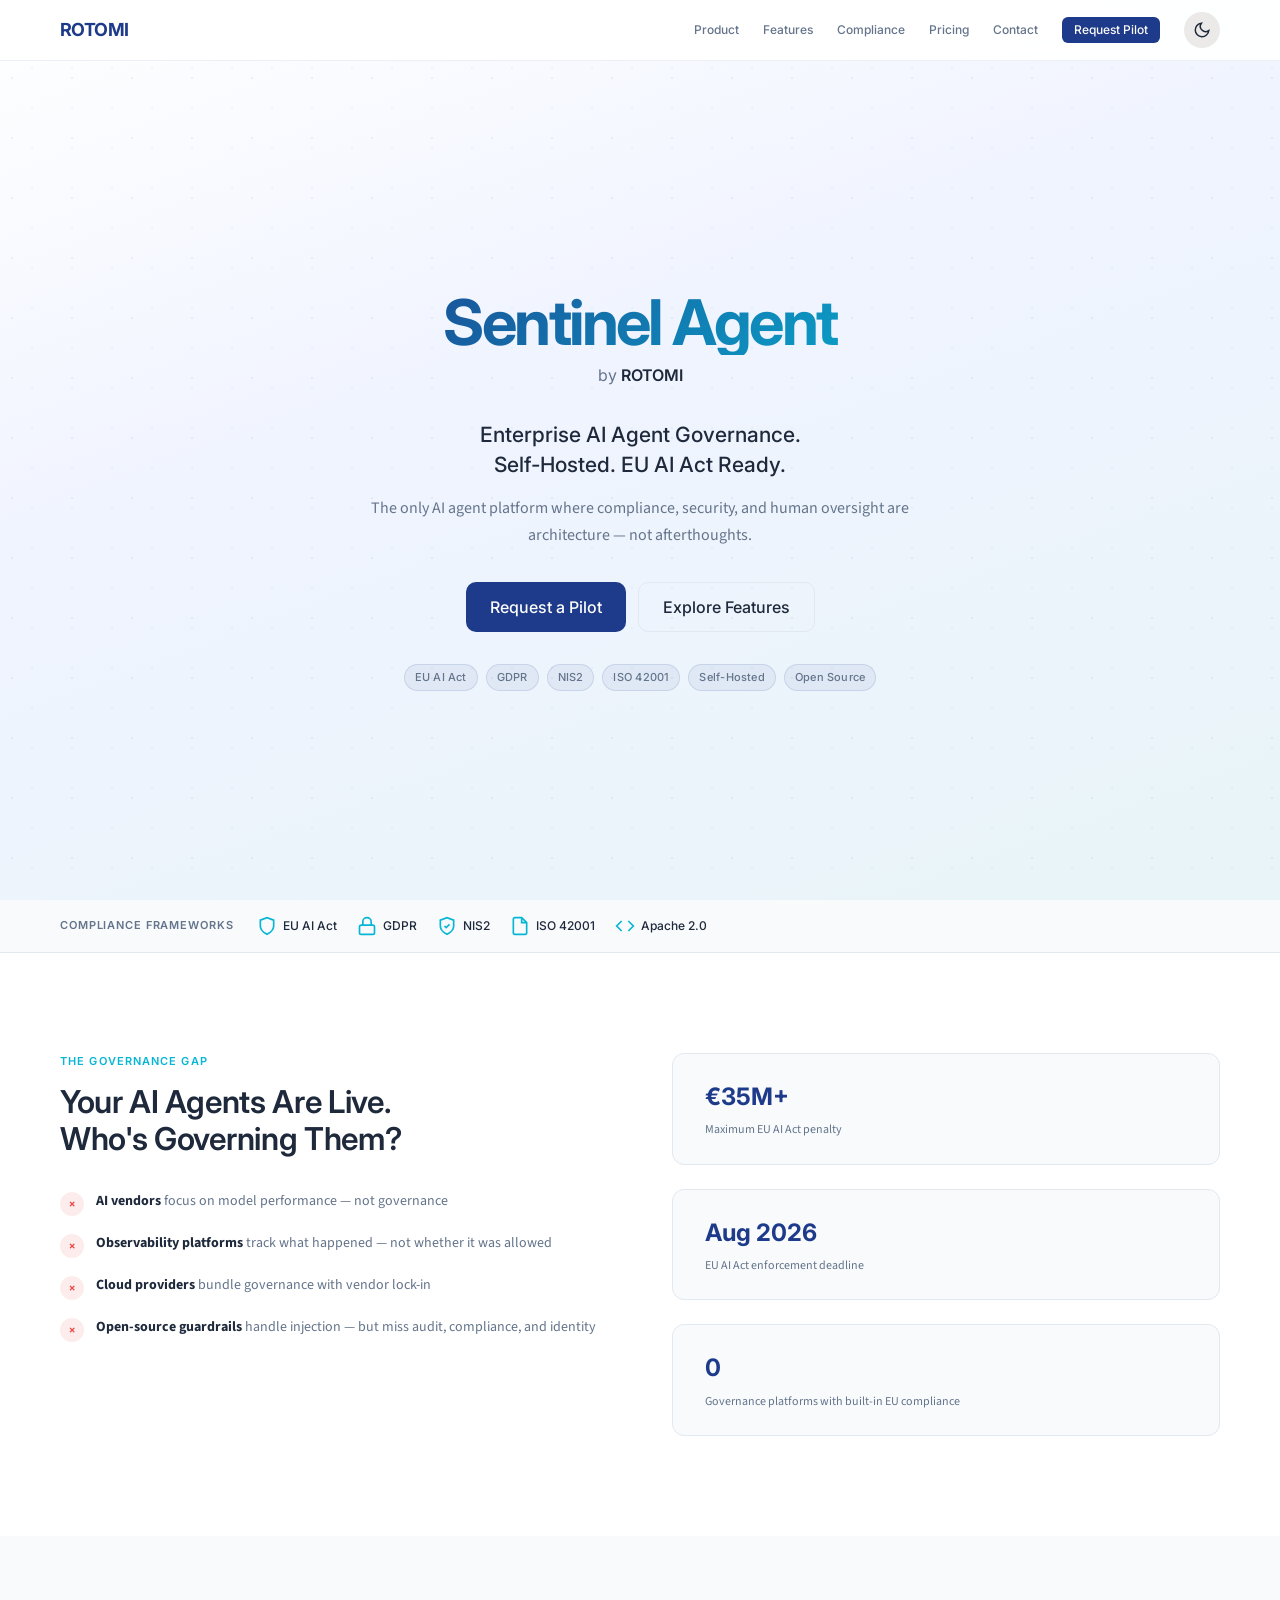
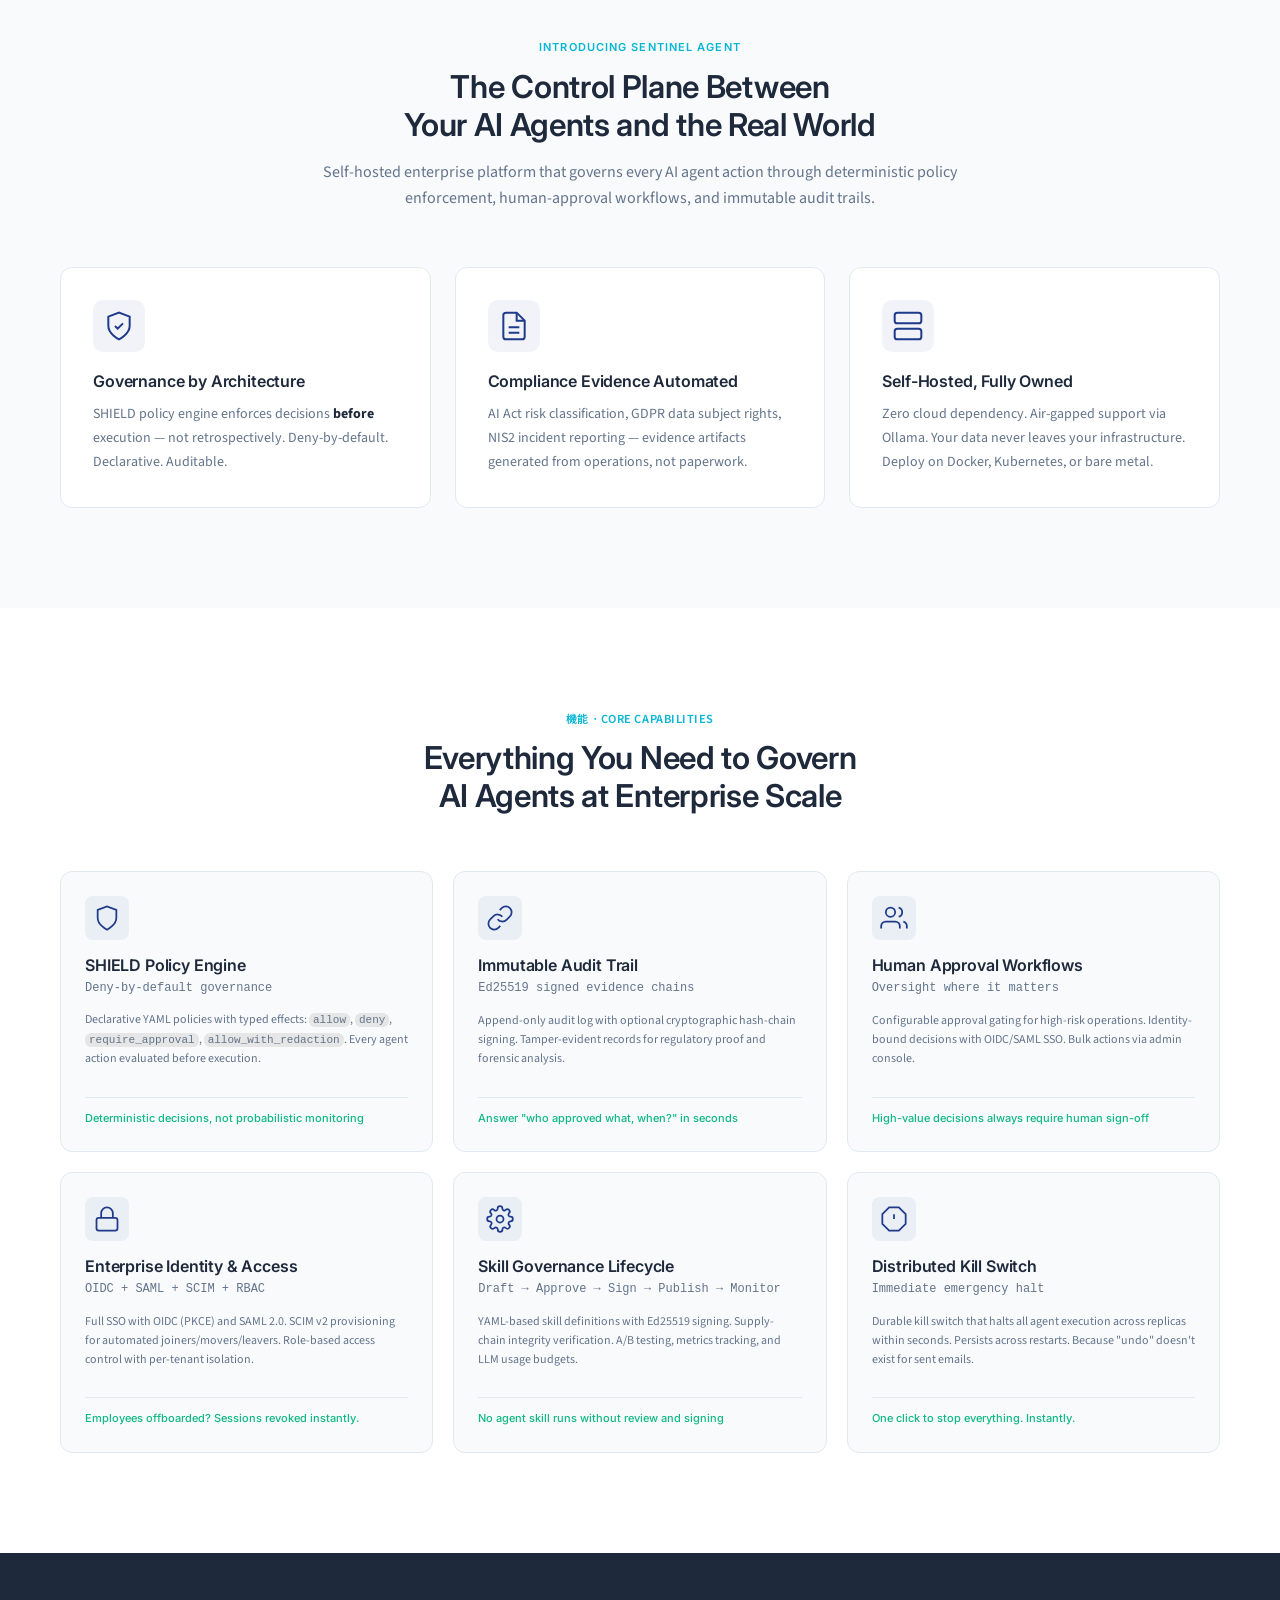
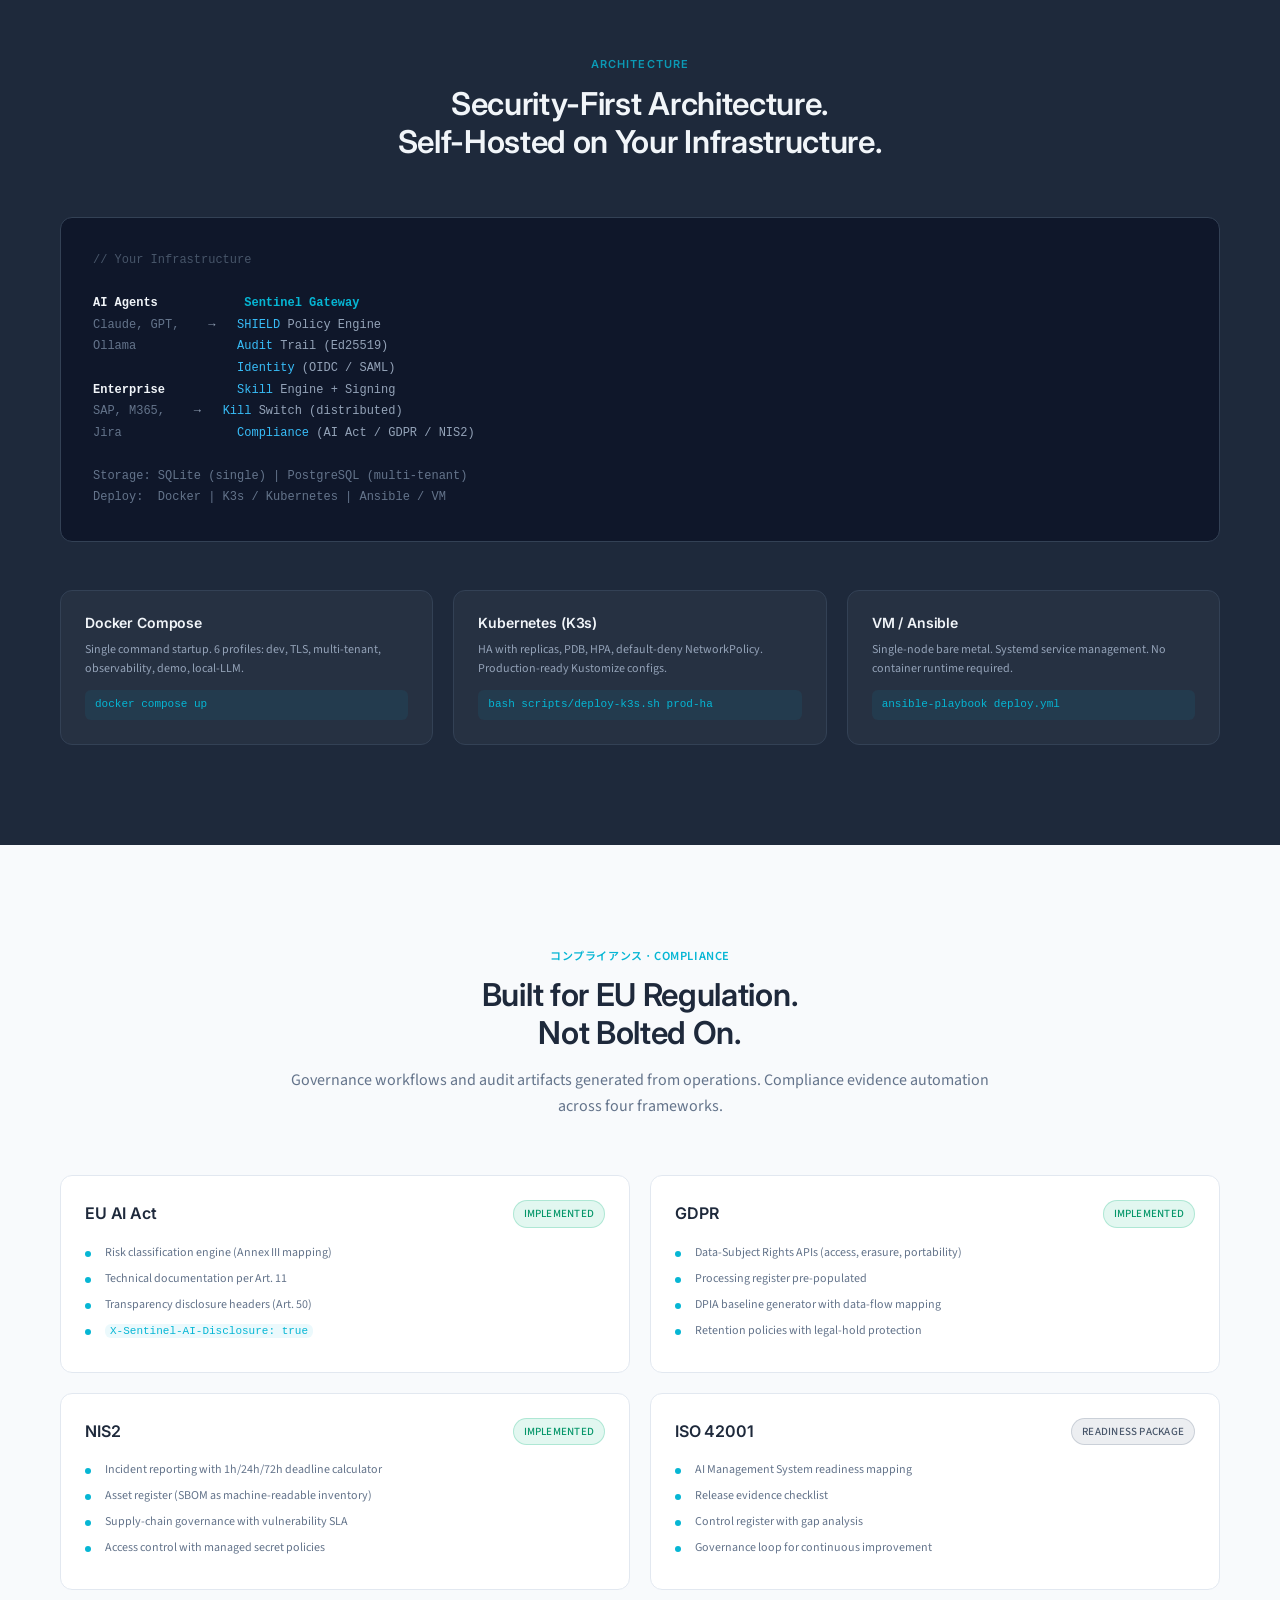
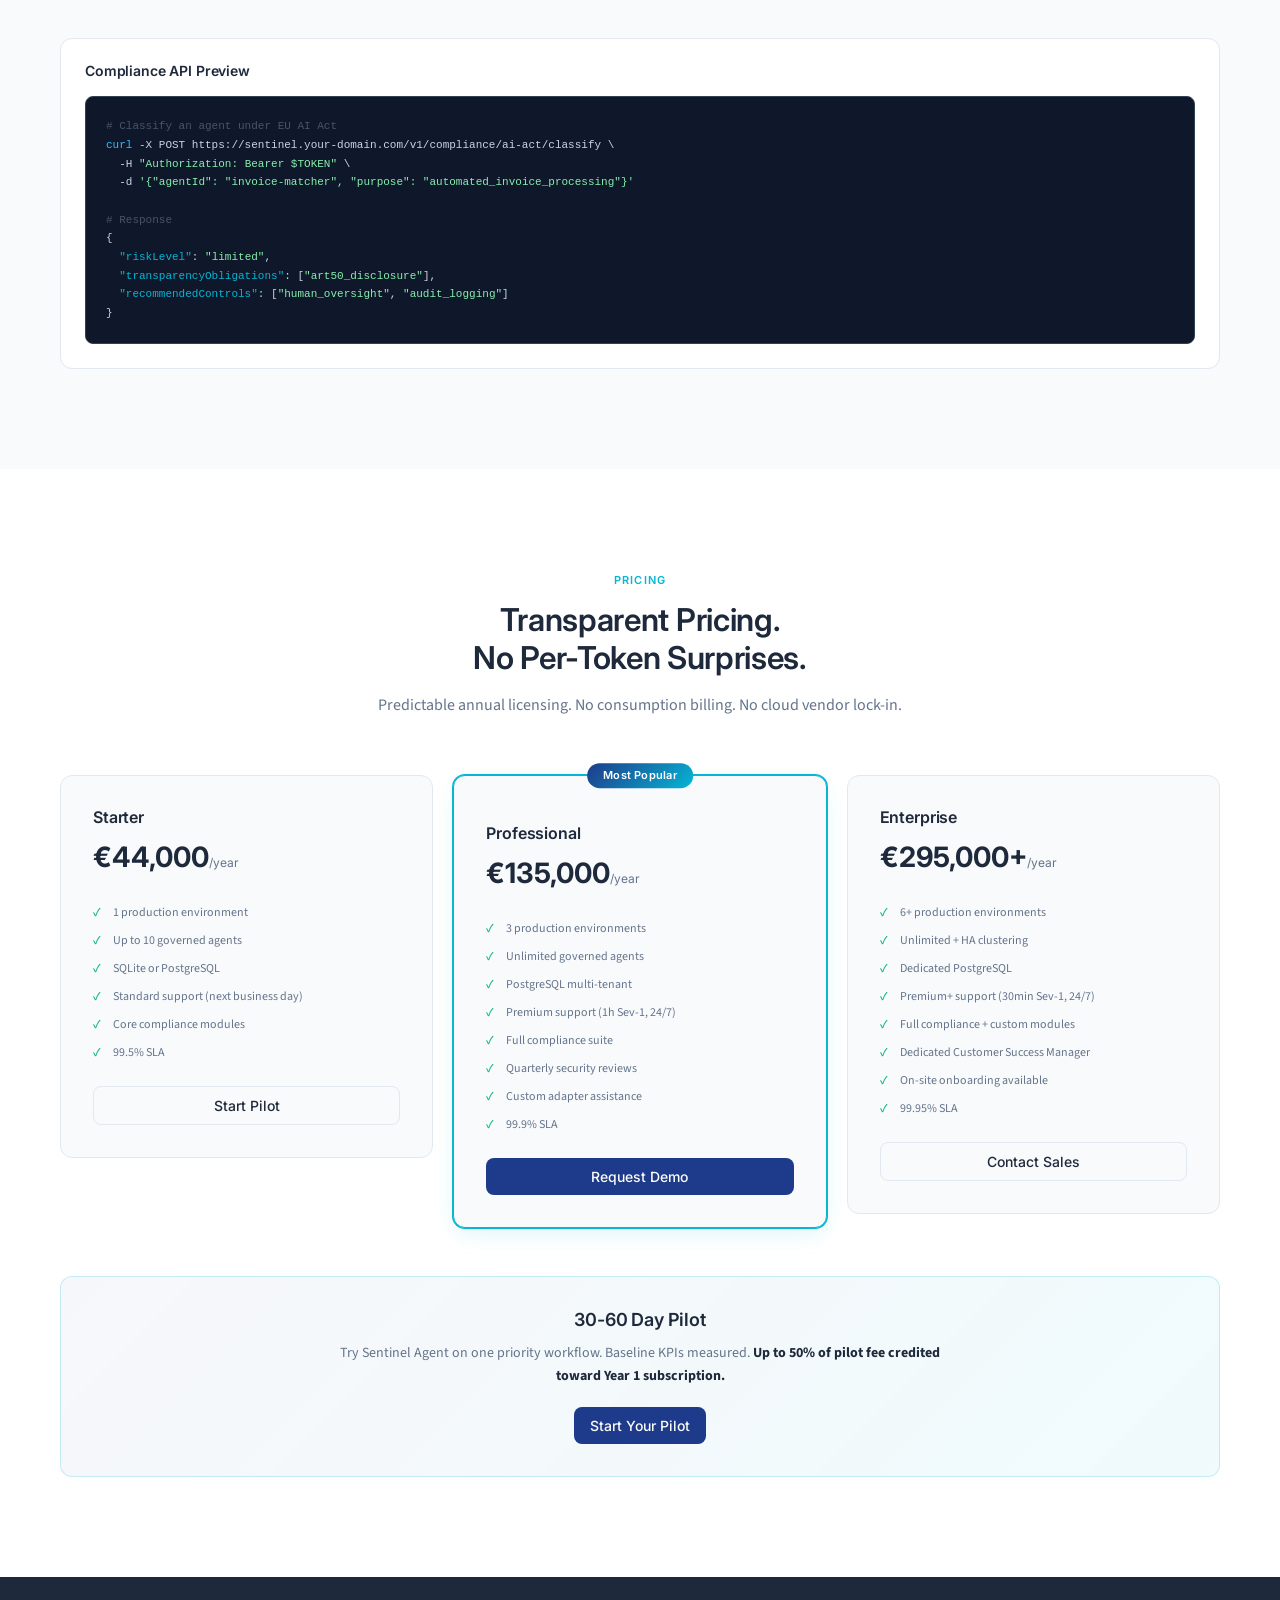
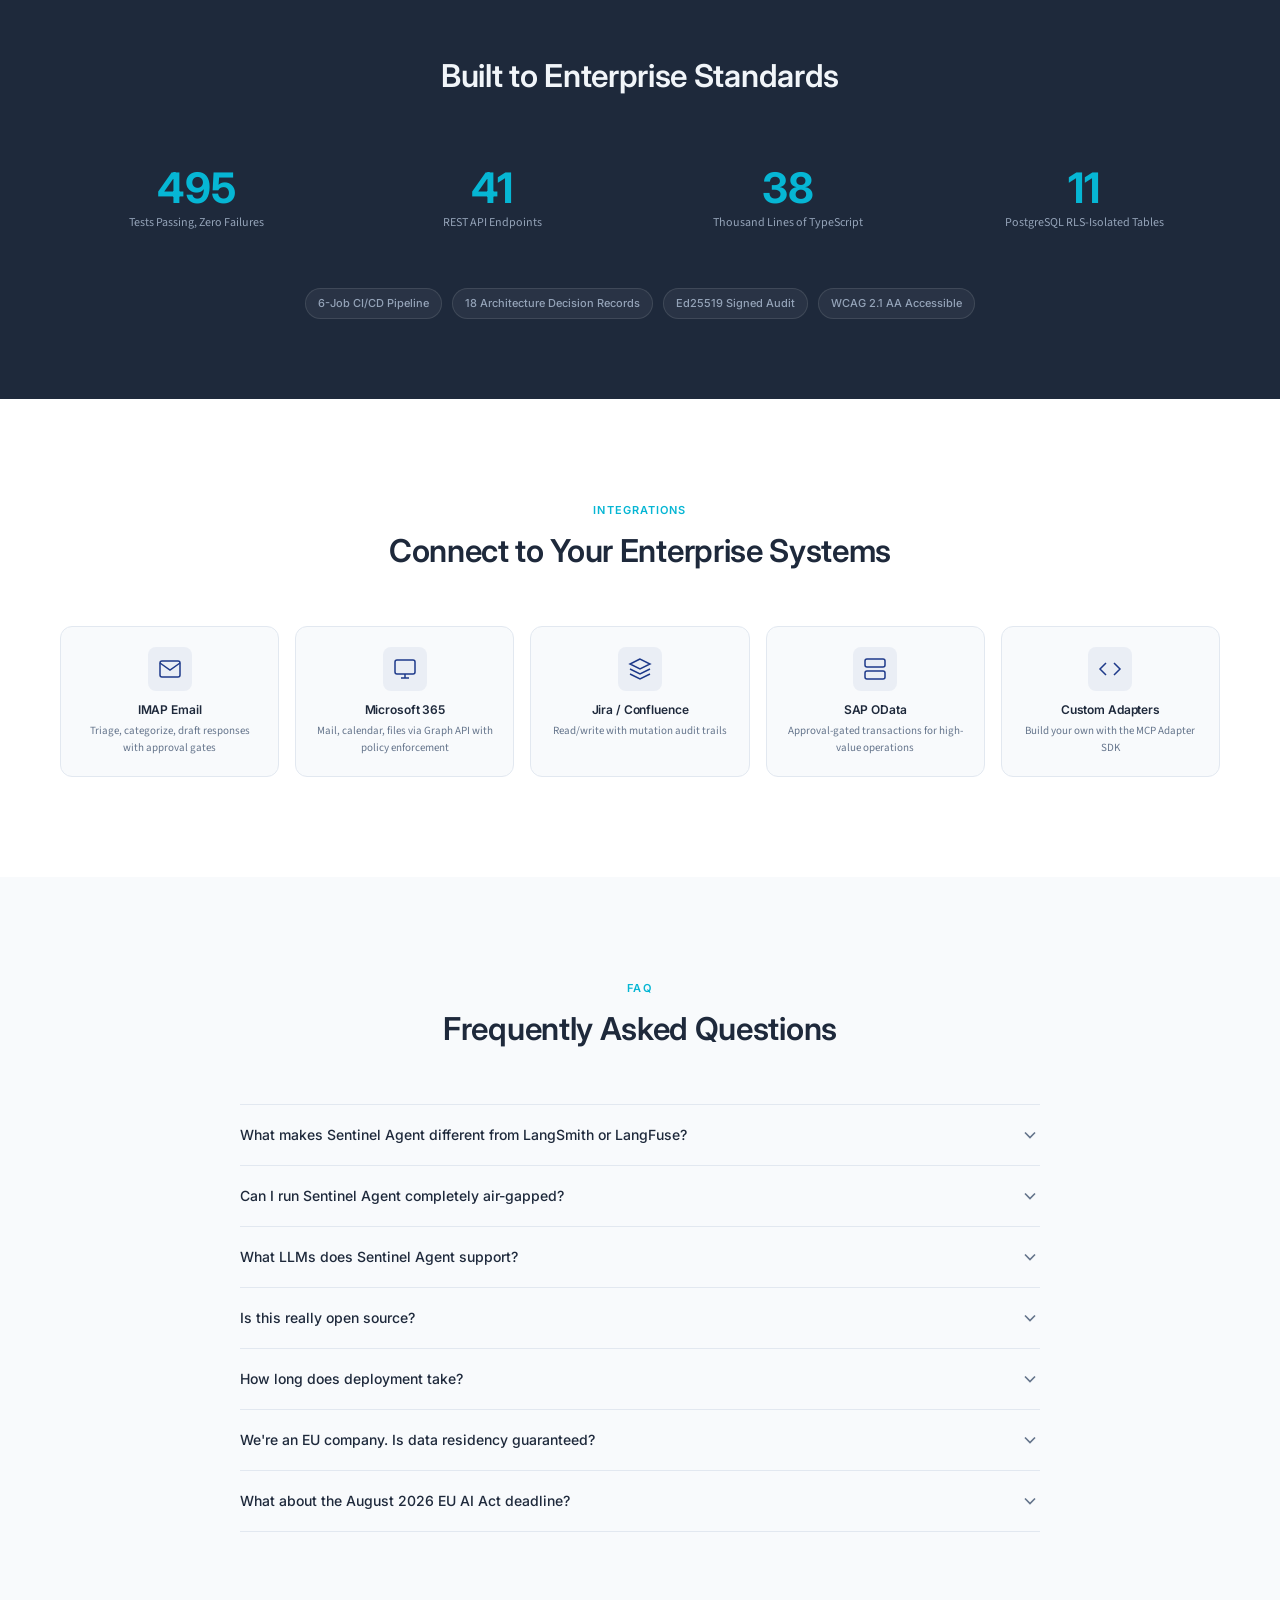
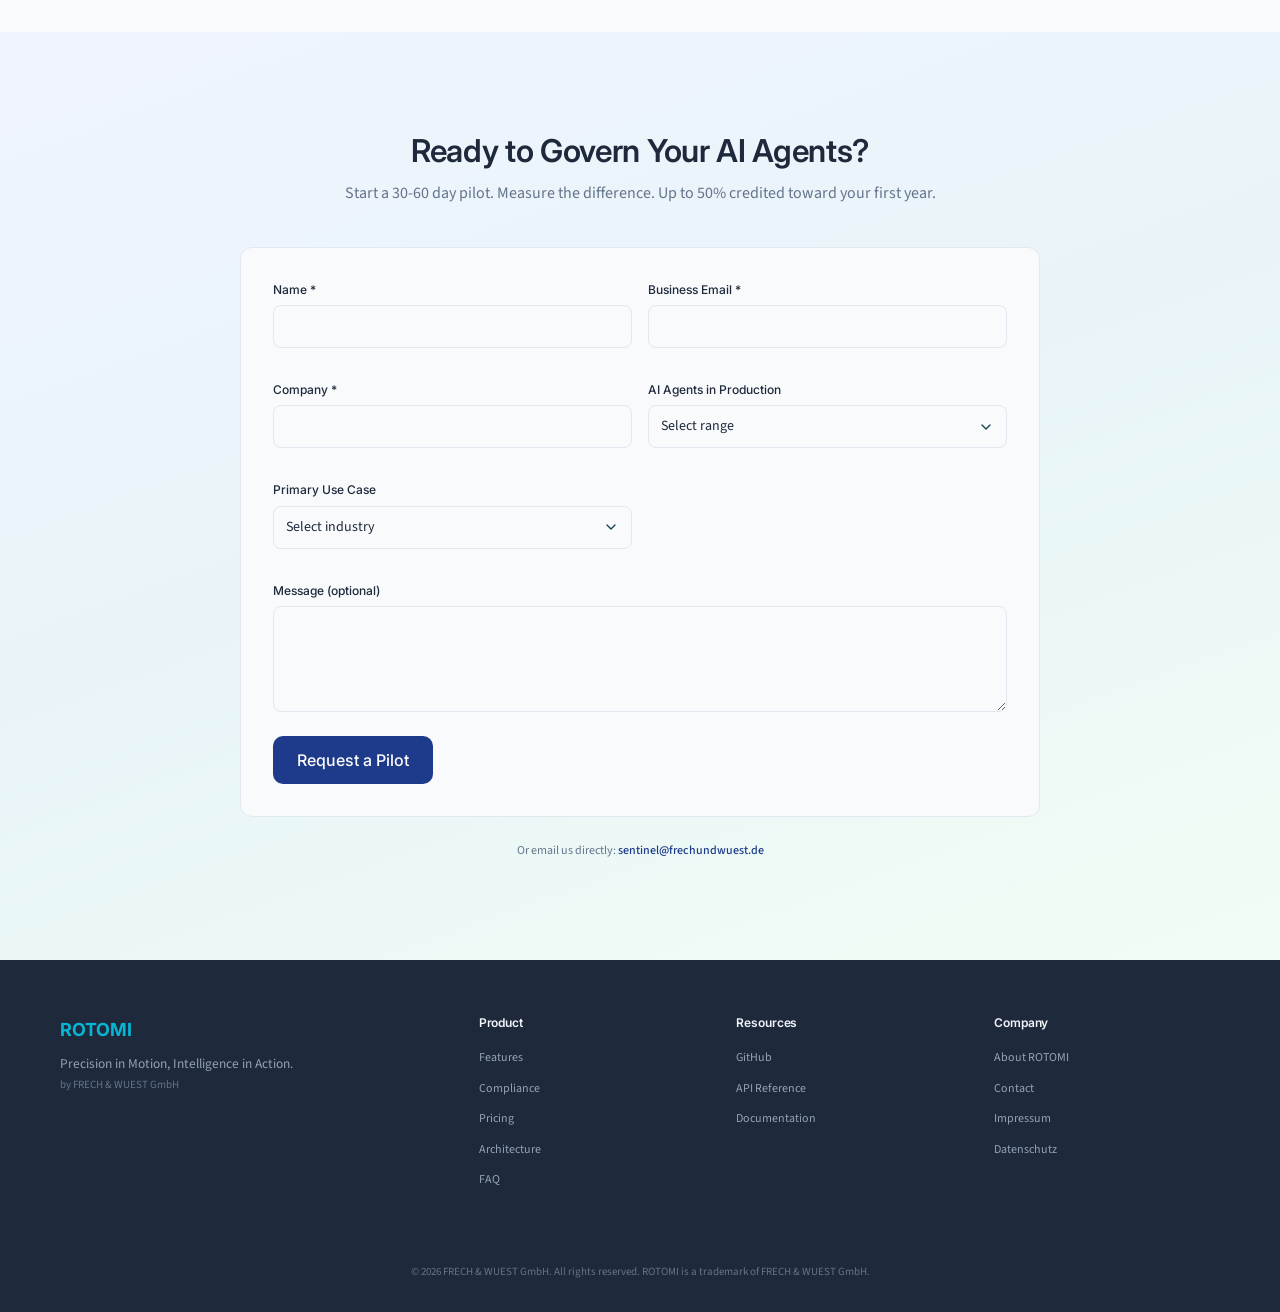
==== index.html @ 96aa4959 "feat: Sentinel Agent landing page for rotomi.de Static HTML/CSS/JS website ready for FTP upload to A" ====
<!DOCTYPE html>
<html lang="en">
<head>
    <meta charset="UTF-8">
    <meta name="viewport" content="width=device-width, initial-scale=1.0">
    <title>ROTOMI | Sentinel Agent — Enterprise AI Agent Governance Platform</title>
    <meta name="description" content="Self-hosted AI agent governance platform with EU AI Act compliance, GDPR data governance, and deterministic policy enforcement. Built by FRECH & WUEST GmbH.">
    <meta name="keywords" content="AI governance, AI agent platform, EU AI Act, GDPR compliance, NIS2, self-hosted AI, enterprise AI security, agent governance, SHIELD policy engine">
    <meta property="og:title" content="ROTOMI Sentinel Agent — Enterprise AI Agent Governance">
    <meta property="og:description" content="The only self-hosted AI agent platform where compliance is architecture, not afterthought. EU AI Act ready.">
    <meta property="og:type" content="website">
    <meta property="og:url" content="https://rotomi.de">
    <meta name="twitter:card" content="summary_large_image">
    <meta name="twitter:title" content="ROTOMI Sentinel Agent">
    <meta name="twitter:description" content="Enterprise AI Agent Governance. Self-Hosted. EU AI Act Ready.">
    <link rel="preconnect" href="https://fonts.googleapis.com">
    <link rel="preconnect" href="https://fonts.gstatic.com" crossorigin>
    <link href="https://fonts.googleapis.com/css2?family=Inter:wght@300;400;500;600;700&family=Noto+Sans+JP:wght@300;400;500;600&family=Source+Sans+Pro:wght@300;400;500;600&display=swap" rel="stylesheet">
    <link rel="stylesheet" href="style.css">
    <script type="application/ld+json">
    {
      "@context": "https://schema.org",
      "@type": "SoftwareApplication",
      "name": "Sentinel Agent",
      "applicationCategory": "BusinessApplication",
      "operatingSystem": "Linux, Docker, Kubernetes",
      "offers": {
        "@type": "AggregateOffer",
        "lowPrice": "44000",
        "highPrice": "295000",
        "priceCurrency": "EUR",
        "offerCount": "3"
      },
      "creator": {
        "@type": "Organization",
        "name": "FRECH & WUEST GmbH",
        "url": "https://rotomi.de"
      },
      "description": "Self-hosted enterprise AI agent governance platform with EU AI Act compliance, GDPR data governance, and deterministic SHIELD policy enforcement."
    }
    </script>
</head>
<body>
    <!-- Navigation -->
    <nav class="nav" role="navigation" aria-label="Main navigation">
        <div class="nav__container">
            <a href="#hero" class="nav__brand">
                <span class="nav__logo">ROTOMI</span>
            </a>
            <button class="nav__hamburger" id="navHamburger" aria-label="Toggle menu" aria-expanded="false">
                <span></span><span></span><span></span>
            </button>
            <div class="nav__menu" id="navMenu">
                <a href="#product" class="nav__link">Product</a>
                <a href="#features" class="nav__link">Features</a>
                <a href="#compliance" class="nav__link">Compliance</a>
                <a href="#pricing" class="nav__link">Pricing</a>
                <a href="#contact" class="nav__link">Contact</a>
                <a href="#contact" class="btn btn--primary btn--sm nav__cta">Request Pilot</a>
                <button class="theme-toggle" id="themeToggle" aria-label="Toggle dark mode">
                    <svg class="theme-toggle__icon theme-toggle__icon--light" width="18" height="18" viewBox="0 0 24 24" fill="none" stroke="currentColor" stroke-width="2"><path d="M21 12.79A9 9 0 1 1 11.21 3 7 7 0 0 0 21 12.79z"/></svg>
                    <svg class="theme-toggle__icon theme-toggle__icon--dark" width="18" height="18" viewBox="0 0 24 24" fill="none" stroke="currentColor" stroke-width="2"><circle cx="12" cy="12" r="5"/><line x1="12" y1="1" x2="12" y2="3"/><line x1="12" y1="21" x2="12" y2="23"/><line x1="4.22" y1="4.22" x2="5.64" y2="5.64"/><line x1="18.36" y1="18.36" x2="19.78" y2="19.78"/><line x1="1" y1="12" x2="3" y2="12"/><line x1="21" y1="12" x2="23" y2="12"/><line x1="4.22" y1="19.78" x2="5.64" y2="18.36"/><line x1="18.36" y1="5.64" x2="19.78" y2="4.22"/></svg>
                </button>
            </div>
        </div>
    </nav>

    <!-- Hero Section -->
    <section id="hero" class="hero">
        <div class="hero__background"></div>
        <div class="container">
            <div class="hero__content">
                <div class="hero__logo">
                    <h1 class="hero__title">Sentinel Agent</h1>
                    <div class="hero__brand">by <span class="hero__brand-name">ROTOMI</span></div>
                </div>
                <p class="hero__tagline">Enterprise AI Agent Governance.<br>Self-Hosted. EU AI Act Ready.</p>
                <p class="hero__description">The only AI agent platform where compliance, security, and human oversight are architecture — not afterthoughts.</p>
                <div class="hero__actions">
                    <a href="#contact" class="btn btn--primary btn--lg">Request a Pilot</a>
                    <a href="#features" class="btn btn--outline btn--lg">Explore Features</a>
                </div>
                <div class="hero__badges">
                    <span class="badge">EU AI Act</span>
                    <span class="badge">GDPR</span>
                    <span class="badge">NIS2</span>
                    <span class="badge">ISO 42001</span>
                    <span class="badge">Self-Hosted</span>
                    <span class="badge">Open Source</span>
                </div>
            </div>
        </div>
    </section>

    <!-- Trust Bar -->
    <section class="trust-bar">
        <div class="container">
            <div class="trust-bar__content">
                <span class="trust-bar__label">Compliance Frameworks</span>
                <div class="trust-bar__items">
                    <div class="trust-bar__item"><svg width="20" height="20" viewBox="0 0 24 24" fill="none" stroke="currentColor" stroke-width="2"><path d="M12 22s8-4 8-10V5l-8-3-8 3v7c0 6 8 10 8 10z"/></svg> EU AI Act</div>
                    <div class="trust-bar__item"><svg width="20" height="20" viewBox="0 0 24 24" fill="none" stroke="currentColor" stroke-width="2"><rect x="3" y="11" width="18" height="11" rx="2"/><path d="M7 11V7a5 5 0 0 1 10 0v4"/></svg> GDPR</div>
                    <div class="trust-bar__item"><svg width="20" height="20" viewBox="0 0 24 24" fill="none" stroke="currentColor" stroke-width="2"><path d="M12 22s8-4 8-10V5l-8-3-8 3v7c0 6 8 10 8 10z"/><path d="m9 12 2 2 4-4"/></svg> NIS2</div>
                    <div class="trust-bar__item"><svg width="20" height="20" viewBox="0 0 24 24" fill="none" stroke="currentColor" stroke-width="2"><path d="M14 2H6a2 2 0 0 0-2 2v16a2 2 0 0 0 2 2h12a2 2 0 0 0 2-2V8z"/><polyline points="14 2 14 8 20 8"/></svg> ISO 42001</div>
                    <div class="trust-bar__item"><svg width="20" height="20" viewBox="0 0 24 24" fill="none" stroke="currentColor" stroke-width="2"><polyline points="16 18 22 12 16 6"/><polyline points="8 6 2 12 8 18"/></svg> Apache 2.0</div>
                </div>
            </div>
        </div>
    </section>

    <!-- Problem Statement -->
    <section id="problem" class="problem">
        <div class="container">
            <div class="problem__grid">
                <div class="problem__text">
                    <span class="section__label">The Governance Gap</span>
                    <h2 class="section__title">Your AI Agents Are Live.<br>Who's Governing Them?</h2>
                    <div class="problem__points">
                        <div class="problem__point"><span class="problem__x">&times;</span><p><strong>AI vendors</strong> focus on model performance — not governance</p></div>
                        <div class="problem__point"><span class="problem__x">&times;</span><p><strong>Observability platforms</strong> track what happened — not whether it was allowed</p></div>
                        <div class="problem__point"><span class="problem__x">&times;</span><p><strong>Cloud providers</strong> bundle governance with vendor lock-in</p></div>
                        <div class="problem__point"><span class="problem__x">&times;</span><p><strong>Open-source guardrails</strong> handle injection — but miss audit, compliance, and identity</p></div>
                    </div>
                </div>
                <div class="problem__stats">
                    <div class="problem__stat">
                        <div class="problem__stat-number">&euro;35M+</div>
                        <div class="problem__stat-label">Maximum EU AI Act penalty</div>
                    </div>
                    <div class="problem__stat">
                        <div class="problem__stat-number">Aug 2026</div>
                        <div class="problem__stat-label">EU AI Act enforcement deadline</div>
                    </div>
                    <div class="problem__stat">
                        <div class="problem__stat-number">0</div>
                        <div class="problem__stat-label">Governance platforms with built-in EU compliance</div>
                    </div>
                </div>
            </div>
        </div>
    </section>

    <!-- Product Overview -->
    <section id="product" class="product">
        <div class="container">
            <div class="section__header">
                <span class="section__label">Introducing Sentinel Agent</span>
                <h2 class="section__title">The Control Plane Between<br>Your AI Agents and the Real World</h2>
                <p class="section__subtitle">Self-hosted enterprise platform that governs every AI agent action through deterministic policy enforcement, human-approval workflows, and immutable audit trails.</p>
            </div>
            <div class="product__grid">
                <div class="product__card">
                    <div class="product__card-icon"><svg width="32" height="32" viewBox="0 0 24 24" fill="none" stroke="currentColor" stroke-width="1.5"><path d="M12 22s8-4 8-10V5l-8-3-8 3v7c0 6 8 10 8 10z"/><path d="m9 12 2 2 4-4"/></svg></div>
                    <h3>Governance by Architecture</h3>
                    <p>SHIELD policy engine enforces decisions <strong>before</strong> execution — not retrospectively. Deny-by-default. Declarative. Auditable.</p>
                </div>
                <div class="product__card">
                    <div class="product__card-icon"><svg width="32" height="32" viewBox="0 0 24 24" fill="none" stroke="currentColor" stroke-width="1.5"><path d="M14 2H6a2 2 0 0 0-2 2v16a2 2 0 0 0 2 2h12a2 2 0 0 0 2-2V8z"/><polyline points="14 2 14 8 20 8"/><line x1="16" y1="13" x2="8" y2="13"/><line x1="16" y1="17" x2="8" y2="17"/></svg></div>
                    <h3>Compliance Evidence Automated</h3>
                    <p>AI Act risk classification, GDPR data subject rights, NIS2 incident reporting — evidence artifacts generated from operations, not paperwork.</p>
                </div>
                <div class="product__card">
                    <div class="product__card-icon"><svg width="32" height="32" viewBox="0 0 24 24" fill="none" stroke="currentColor" stroke-width="1.5"><rect x="2" y="2" width="20" height="8" rx="2"/><rect x="2" y="14" width="20" height="8" rx="2"/><line x1="6" y1="6" x2="6.01" y2="6"/><line x1="6" y1="18" x2="6.01" y2="18"/></svg></div>
                    <h3>Self-Hosted, Fully Owned</h3>
                    <p>Zero cloud dependency. Air-gapped support via Ollama. Your data never leaves your infrastructure. Deploy on Docker, Kubernetes, or bare metal.</p>
                </div>
            </div>
        </div>
    </section>

    <!-- Features Section -->
    <section id="features" class="features">
        <div class="container">
            <div class="section__header">
                <span class="section__label section__label--jp">&#27231;&#33021; &middot; Core Capabilities</span>
                <h2 class="section__title">Everything You Need to Govern<br>AI Agents at Enterprise Scale</h2>
            </div>
            <div class="features__grid">
                <div class="feature-card"><div class="feature-card__icon"><svg width="28" height="28" viewBox="0 0 24 24" fill="none" stroke="currentColor" stroke-width="1.5"><path d="M12 22s8-4 8-10V5l-8-3-8 3v7c0 6 8 10 8 10z"/></svg></div><h3>SHIELD Policy Engine</h3><p class="feature-card__subtitle">Deny-by-default governance</p><p>Declarative YAML policies with typed effects: <code>allow</code>, <code>deny</code>, <code>require_approval</code>, <code>allow_with_redaction</code>. Every agent action evaluated before execution.</p><span class="feature-card__benefit">Deterministic decisions, not probabilistic monitoring</span></div>
                <div class="feature-card"><div class="feature-card__icon"><svg width="28" height="28" viewBox="0 0 24 24" fill="none" stroke="currentColor" stroke-width="1.5"><path d="M10 13a5 5 0 0 0 7.54.54l3-3a5 5 0 0 0-7.07-7.07l-1.72 1.71"/><path d="M14 11a5 5 0 0 0-7.54-.54l-3 3a5 5 0 0 0 7.07 7.07l1.71-1.71"/></svg></div><h3>Immutable Audit Trail</h3><p class="feature-card__subtitle">Ed25519 signed evidence chains</p><p>Append-only audit log with optional cryptographic hash-chain signing. Tamper-evident records for regulatory proof and forensic analysis.</p><span class="feature-card__benefit">Answer "who approved what, when?" in seconds</span></div>
                <div class="feature-card"><div class="feature-card__icon"><svg width="28" height="28" viewBox="0 0 24 24" fill="none" stroke="currentColor" stroke-width="1.5"><path d="M17 21v-2a4 4 0 0 0-4-4H5a4 4 0 0 0-4 4v2"/><circle cx="9" cy="7" r="4"/><path d="M23 21v-2a4 4 0 0 0-3-3.87"/><path d="M16 3.13a4 4 0 0 1 0 7.75"/></svg></div><h3>Human Approval Workflows</h3><p class="feature-card__subtitle">Oversight where it matters</p><p>Configurable approval gating for high-risk operations. Identity-bound decisions with OIDC/SAML SSO. Bulk actions via admin console.</p><span class="feature-card__benefit">High-value decisions always require human sign-off</span></div>
                <div class="feature-card"><div class="feature-card__icon"><svg width="28" height="28" viewBox="0 0 24 24" fill="none" stroke="currentColor" stroke-width="1.5"><rect x="3" y="11" width="18" height="11" rx="2"/><path d="M7 11V7a5 5 0 0 1 10 0v4"/></svg></div><h3>Enterprise Identity &amp; Access</h3><p class="feature-card__subtitle">OIDC + SAML + SCIM + RBAC</p><p>Full SSO with OIDC (PKCE) and SAML 2.0. SCIM v2 provisioning for automated joiners/movers/leavers. Role-based access control with per-tenant isolation.</p><span class="feature-card__benefit">Employees offboarded? Sessions revoked instantly.</span></div>
                <div class="feature-card"><div class="feature-card__icon"><svg width="28" height="28" viewBox="0 0 24 24" fill="none" stroke="currentColor" stroke-width="1.5"><circle cx="12" cy="12" r="3"/><path d="M19.4 15a1.65 1.65 0 0 0 .33 1.82l.06.06a2 2 0 0 1-2.83 2.83l-.06-.06a1.65 1.65 0 0 0-1.82-.33 1.65 1.65 0 0 0-1 1.51V21a2 2 0 0 1-4 0v-.09A1.65 1.65 0 0 0 9 19.4a1.65 1.65 0 0 0-1.82.33l-.06.06a2 2 0 0 1-2.83-2.83l.06-.06A1.65 1.65 0 0 0 4.68 15a1.65 1.65 0 0 0-1.51-1H3a2 2 0 0 1 0-4h.09A1.65 1.65 0 0 0 4.6 9a1.65 1.65 0 0 0-.33-1.82l-.06-.06a2 2 0 0 1 2.83-2.83l.06.06A1.65 1.65 0 0 0 9 4.68a1.65 1.65 0 0 0 1-1.51V3a2 2 0 0 1 4 0v.09a1.65 1.65 0 0 0 1 1.51 1.65 1.65 0 0 0 1.82-.33l.06-.06a2 2 0 0 1 2.83 2.83l-.06.06a1.65 1.65 0 0 0-.33 1.82V9c.26.604.852.997 1.51 1H21a2 2 0 0 1 0 4h-.09c-.658.003-1.25.396-1.51 1z"/></svg></div><h3>Skill Governance Lifecycle</h3><p class="feature-card__subtitle">Draft &rarr; Approve &rarr; Sign &rarr; Publish &rarr; Monitor</p><p>YAML-based skill definitions with Ed25519 signing. Supply-chain integrity verification. A/B testing, metrics tracking, and LLM usage budgets.</p><span class="feature-card__benefit">No agent skill runs without review and signing</span></div>
                <div class="feature-card"><div class="feature-card__icon"><svg width="28" height="28" viewBox="0 0 24 24" fill="none" stroke="currentColor" stroke-width="1.5"><polygon points="7.86 2 16.14 2 22 7.86 22 16.14 16.14 22 7.86 22 2 16.14 2 7.86 7.86 2"/><line x1="12" y1="8" x2="12" y2="12"/><line x1="12" y1="16" x2="12.01" y2="16"/></svg></div><h3>Distributed Kill Switch</h3><p class="feature-card__subtitle">Immediate emergency halt</p><p>Durable kill switch that halts all agent execution across replicas within seconds. Persists across restarts. Because "undo" doesn't exist for sent emails.</p><span class="feature-card__benefit">One click to stop everything. Instantly.</span></div>
            </div>
        </div>
    </section>

    <!-- Architecture Section -->
    <section id="architecture" class="architecture">
        <div class="container">
            <div class="section__header section__header--light">
                <span class="section__label section__label--light">Architecture</span>
                <h2 class="section__title section__title--light">Security-First Architecture.<br>Self-Hosted on Your Infrastructure.</h2>
            </div>
            <div class="architecture__diagram">
<pre class="architecture__code"><span class="arch-comment">// Your Infrastructure</span>

<span class="arch-agent">AI Agents</span>            <span class="arch-highlight">Sentinel Gateway</span>
<span class="arch-muted">Claude, GPT,</span>    &rarr;   <span class="arch-keyword">SHIELD</span> Policy Engine
<span class="arch-muted">Ollama</span>              <span class="arch-keyword">Audit</span> Trail (Ed25519)
                    <span class="arch-keyword">Identity</span> (OIDC / SAML)
<span class="arch-agent">Enterprise</span>          <span class="arch-keyword">Skill</span> Engine + Signing
<span class="arch-muted">SAP, M365,</span>    &rarr;   <span class="arch-keyword">Kill</span> Switch (distributed)
<span class="arch-muted">Jira</span>                <span class="arch-keyword">Compliance</span> (AI Act / GDPR / NIS2)

<span class="arch-muted">Storage: SQLite (single) | PostgreSQL (multi-tenant)</span>
<span class="arch-muted">Deploy:  Docker | K3s / Kubernetes | Ansible / VM</span></pre>
            </div>
            <div class="architecture__deploy">
                <div class="deploy-card"><h4>Docker Compose</h4><p>Single command startup. 6 profiles: dev, TLS, multi-tenant, observability, demo, local-LLM.</p><code>docker compose up</code></div>
                <div class="deploy-card"><h4>Kubernetes (K3s)</h4><p>HA with replicas, PDB, HPA, default-deny NetworkPolicy. Production-ready Kustomize configs.</p><code>bash scripts/deploy-k3s.sh prod-ha</code></div>
                <div class="deploy-card"><h4>VM / Ansible</h4><p>Single-node bare metal. Systemd service management. No container runtime required.</p><code>ansible-playbook deploy.yml</code></div>
            </div>
        </div>
    </section>

    <!-- Compliance Section -->
    <section id="compliance" class="compliance-section">
        <div class="container">
            <div class="section__header">
                <span class="section__label section__label--jp">&#12467;&#12531;&#12503;&#12521;&#12452;&#12450;&#12531;&#12473; &middot; Compliance</span>
                <h2 class="section__title">Built for EU Regulation.<br>Not Bolted On.</h2>
                <p class="section__subtitle">Governance workflows and audit artifacts generated from operations. Compliance evidence automation across four frameworks.</p>
            </div>
            <div class="compliance__grid">
                <div class="compliance-card">
                    <div class="compliance-card__header"><h3>EU AI Act</h3><span class="status status--success">Implemented</span></div>
                    <ul class="compliance-card__list">
                        <li>Risk classification engine (Annex III mapping)</li>
                        <li>Technical documentation per Art. 11</li>
                        <li>Transparency disclosure headers (Art. 50)</li>
                        <li><code>X-Sentinel-AI-Disclosure: true</code></li>
                    </ul>
                </div>
                <div class="compliance-card">
                    <div class="compliance-card__header"><h3>GDPR</h3><span class="status status--success">Implemented</span></div>
                    <ul class="compliance-card__list">
                        <li>Data-Subject Rights APIs (access, erasure, portability)</li>
                        <li>Processing register pre-populated</li>
                        <li>DPIA baseline generator with data-flow mapping</li>
                        <li>Retention policies with legal-hold protection</li>
                    </ul>
                </div>
                <div class="compliance-card">
                    <div class="compliance-card__header"><h3>NIS2</h3><span class="status status--success">Implemented</span></div>
                    <ul class="compliance-card__list">
                        <li>Incident reporting with 1h/24h/72h deadline calculator</li>
                        <li>Asset register (SBOM as machine-readable inventory)</li>
                        <li>Supply-chain governance with vulnerability SLA</li>
                        <li>Access control with managed secret policies</li>
                    </ul>
                </div>
                <div class="compliance-card">
                    <div class="compliance-card__header"><h3>ISO 42001</h3><span class="status status--info">Readiness Package</span></div>
                    <ul class="compliance-card__list">
                        <li>AI Management System readiness mapping</li>
                        <li>Release evidence checklist</li>
                        <li>Control register with gap analysis</li>
                        <li>Governance loop for continuous improvement</li>
                    </ul>
                </div>
            </div>
            <div class="compliance__api">
                <h3>Compliance API Preview</h3>
<pre class="code-block"><span class="code-comment"># Classify an agent under EU AI Act</span>
<span class="code-keyword">curl</span> -X POST https://sentinel.your-domain.com/v1/compliance/ai-act/classify \
  -H <span class="code-string">"Authorization: Bearer $TOKEN"</span> \
  -d <span class="code-string">'{"agentId": "invoice-matcher", "purpose": "automated_invoice_processing"}'</span>

<span class="code-comment"># Response</span>
{
  <span class="code-key">"riskLevel"</span>: <span class="code-string">"limited"</span>,
  <span class="code-key">"transparencyObligations"</span>: [<span class="code-string">"art50_disclosure"</span>],
  <span class="code-key">"recommendedControls"</span>: [<span class="code-string">"human_oversight"</span>, <span class="code-string">"audit_logging"</span>]
}</pre>
            </div>
        </div>
    </section>

    <!-- Pricing Section -->
    <section id="pricing" class="pricing">
        <div class="container">
            <div class="section__header">
                <span class="section__label">Pricing</span>
                <h2 class="section__title">Transparent Pricing.<br>No Per-Token Surprises.</h2>
                <p class="section__subtitle">Predictable annual licensing. No consumption billing. No cloud vendor lock-in.</p>
            </div>
            <div class="pricing__grid">
                <div class="pricing-card">
                    <div class="pricing-card__header"><h3>Starter</h3><div class="pricing-card__price">&euro;44,000<span>/year</span></div></div>
                    <ul class="pricing-card__features">
                        <li>1 production environment</li>
                        <li>Up to 10 governed agents</li>
                        <li>SQLite or PostgreSQL</li>
                        <li>Standard support (next business day)</li>
                        <li>Core compliance modules</li>
                        <li>99.5% SLA</li>
                    </ul>
                    <a href="#contact" class="btn btn--outline btn--full-width">Start Pilot</a>
                </div>
                <div class="pricing-card pricing-card--popular">
                    <div class="pricing-card__badge">Most Popular</div>
                    <div class="pricing-card__header"><h3>Professional</h3><div class="pricing-card__price">&euro;135,000<span>/year</span></div></div>
                    <ul class="pricing-card__features">
                        <li>3 production environments</li>
                        <li>Unlimited governed agents</li>
                        <li>PostgreSQL multi-tenant</li>
                        <li>Premium support (1h Sev-1, 24/7)</li>
                        <li>Full compliance suite</li>
                        <li>Quarterly security reviews</li>
                        <li>Custom adapter assistance</li>
                        <li>99.9% SLA</li>
                    </ul>
                    <a href="#contact" class="btn btn--primary btn--full-width">Request Demo</a>
                </div>
                <div class="pricing-card">
                    <div class="pricing-card__header"><h3>Enterprise</h3><div class="pricing-card__price">&euro;295,000+<span>/year</span></div></div>
                    <ul class="pricing-card__features">
                        <li>6+ production environments</li>
                        <li>Unlimited + HA clustering</li>
                        <li>Dedicated PostgreSQL</li>
                        <li>Premium+ support (30min Sev-1, 24/7)</li>
                        <li>Full compliance + custom modules</li>
                        <li>Dedicated Customer Success Manager</li>
                        <li>On-site onboarding available</li>
                        <li>99.95% SLA</li>
                    </ul>
                    <a href="#contact" class="btn btn--outline btn--full-width">Contact Sales</a>
                </div>
            </div>
            <div class="pricing__pilot">
                <div class="pilot-callout">
                    <h3>30-60 Day Pilot</h3>
                    <p>Try Sentinel Agent on one priority workflow. Baseline KPIs measured. <strong>Up to 50% of pilot fee credited toward Year 1 subscription.</strong></p>
                    <a href="#contact" class="btn btn--primary">Start Your Pilot</a>
                </div>
            </div>
        </div>
    </section>

    <!-- Stats Section -->
    <section class="stats">
        <div class="container">
            <div class="section__header section__header--light">
                <h2 class="section__title section__title--light">Built to Enterprise Standards</h2>
            </div>
            <div class="stats__grid">
                <div class="stat-item"><div class="stat-number" data-target="597">0</div><div class="stat-label">Tests Passing, Zero Failures</div></div>
                <div class="stat-item"><div class="stat-number" data-target="50">0</div><div class="stat-label">REST API Endpoints</div></div>
                <div class="stat-item"><div class="stat-number" data-target="46">0</div><div class="stat-label">Thousand Lines of TypeScript</div></div>
                <div class="stat-item"><div class="stat-number" data-target="14">0</div><div class="stat-label">PostgreSQL RLS-Isolated Tables</div></div>
            </div>
            <div class="stats__badges">
                <span class="stats__badge">6-Job CI/CD Pipeline</span>
                <span class="stats__badge">18 Architecture Decision Records</span>
                <span class="stats__badge">Ed25519 Signed Audit</span>
                <span class="stats__badge">WCAG 2.1 AA Accessible</span>
            </div>
        </div>
    </section>

    <!-- Integrations Section -->
    <section class="integrations">
        <div class="container">
            <div class="section__header">
                <span class="section__label">Integrations</span>
                <h2 class="section__title">Connect to Your Enterprise Systems</h2>
            </div>
            <div class="integrations__grid">
                <div class="integration-card"><div class="integration-card__icon"><svg width="24" height="24" viewBox="0 0 24 24" fill="none" stroke="currentColor" stroke-width="1.5"><path d="M4 4h16c1.1 0 2 .9 2 2v12c0 1.1-.9 2-2 2H4c-1.1 0-2-.9-2-2V6c0-1.1.9-2 2-2z"/><polyline points="22,6 12,13 2,6"/></svg></div><h4>IMAP Email</h4><p>Triage, categorize, draft responses with approval gates</p></div>
                <div class="integration-card"><div class="integration-card__icon"><svg width="24" height="24" viewBox="0 0 24 24" fill="none" stroke="currentColor" stroke-width="1.5"><rect x="2" y="3" width="20" height="14" rx="2"/><line x1="8" y1="21" x2="16" y2="21"/><line x1="12" y1="17" x2="12" y2="21"/></svg></div><h4>Microsoft 365</h4><p>Mail, calendar, files via Graph API with policy enforcement</p></div>
                <div class="integration-card"><div class="integration-card__icon"><svg width="24" height="24" viewBox="0 0 24 24" fill="none" stroke="currentColor" stroke-width="1.5"><path d="M12 2L2 7l10 5 10-5-10-5z"/><path d="M2 17l10 5 10-5"/><path d="M2 12l10 5 10-5"/></svg></div><h4>Jira / Confluence</h4><p>Read/write with mutation audit trails</p></div>
                <div class="integration-card"><div class="integration-card__icon"><svg width="24" height="24" viewBox="0 0 24 24" fill="none" stroke="currentColor" stroke-width="1.5"><rect x="2" y="2" width="20" height="8" rx="2"/><rect x="2" y="14" width="20" height="8" rx="2"/><line x1="6" y1="6" x2="6.01" y2="6"/><line x1="6" y1="18" x2="6.01" y2="18"/></svg></div><h4>SAP OData</h4><p>Approval-gated transactions for high-value operations</p></div>
                <div class="integration-card"><div class="integration-card__icon"><svg width="24" height="24" viewBox="0 0 24 24" fill="none" stroke="currentColor" stroke-width="1.5"><polyline points="16 18 22 12 16 6"/><polyline points="8 6 2 12 8 18"/></svg></div><h4>Custom Adapters</h4><p>Build your own with the MCP Adapter SDK</p></div>
            </div>
        </div>
    </section>

    <!-- FAQ Section -->
    <section id="faq" class="faq">
        <div class="container">
            <div class="section__header">
                <span class="section__label">FAQ</span>
                <h2 class="section__title">Frequently Asked Questions</h2>
            </div>
            <div class="faq__list">
                <div class="faq-item">
                    <button class="faq-item__question" aria-expanded="false"><span>What makes Sentinel Agent different from LangSmith or LangFuse?</span><svg class="faq-item__chevron" width="20" height="20" viewBox="0 0 24 24" fill="none" stroke="currentColor" stroke-width="2"><polyline points="6 9 12 15 18 9"/></svg></button>
                    <div class="faq-item__answer"><p>LangSmith and LangFuse are observability platforms — they show you what happened. Sentinel Agent is a governance control plane — it enforces what's allowed to happen. SHIELD policies evaluate every action before execution, not after. Our immutable Ed25519 audit trail proves tamper evidence. And our compliance modules automate EU AI Act, GDPR, and NIS2 evidence — something no observability platform offers.</p></div>
                </div>
                <div class="faq-item">
                    <button class="faq-item__question" aria-expanded="false"><span>Can I run Sentinel Agent completely air-gapped?</span><svg class="faq-item__chevron" width="20" height="20" viewBox="0 0 24 24" fill="none" stroke="currentColor" stroke-width="2"><polyline points="6 9 12 15 18 9"/></svg></button>
                    <div class="faq-item__answer"><p>Yes. Sentinel Agent supports Ollama for local LLM inference with zero external API calls. Combined with Docker or VM deployment, you can run the entire platform on-premises with no internet connectivity required.</p></div>
                </div>
                <div class="faq-item">
                    <button class="faq-item__question" aria-expanded="false"><span>What LLMs does Sentinel Agent support?</span><svg class="faq-item__chevron" width="20" height="20" viewBox="0 0 24 24" fill="none" stroke="currentColor" stroke-width="2"><polyline points="6 9 12 15 18 9"/></svg></button>
                    <div class="faq-item__answer"><p>Anthropic Claude, any OpenAI-compatible API, and Ollama for local/air-gapped deployments. The platform is LLM-agnostic — you bring your own models, we govern them.</p></div>
                </div>
                <div class="faq-item">
                    <button class="faq-item__question" aria-expanded="false"><span>Is this really open source?</span><svg class="faq-item__chevron" width="20" height="20" viewBox="0 0 24 24" fill="none" stroke="currentColor" stroke-width="2"><polyline points="6 9 12 15 18 9"/></svg></button>
                    <div class="faq-item__answer"><p>Yes. The full 46,000+ LOC TypeScript codebase is available under Apache 2.0. All security controls, compliance modules, deployment configs, and tests are included. Commercial support, SLAs, and managed services are available through FRECH & WUEST GmbH.</p></div>
                </div>
                <div class="faq-item">
                    <button class="faq-item__question" aria-expanded="false"><span>How long does deployment take?</span><svg class="faq-item__chevron" width="20" height="20" viewBox="0 0 24 24" fill="none" stroke="currentColor" stroke-width="2"><polyline points="6 9 12 15 18 9"/></svg></button>
                    <div class="faq-item__answer"><p>Docker Compose: under 5 minutes. Kubernetes (K3s): under 30 minutes with our production configs. VM deployment: under 1 hour with Ansible playbook. A typical pilot is operational within 1-2 weeks including configuration and integration.</p></div>
                </div>
                <div class="faq-item">
                    <button class="faq-item__question" aria-expanded="false"><span>We're an EU company. Is data residency guaranteed?</span><svg class="faq-item__chevron" width="20" height="20" viewBox="0 0 24 24" fill="none" stroke="currentColor" stroke-width="2"><polyline points="6 9 12 15 18 9"/></svg></button>
                    <div class="faq-item__answer"><p>Sentinel Agent is self-hosted. Your data lives on your infrastructure, in your data center, in your jurisdiction. There is zero cloud dependency and no data ever leaves your control.</p></div>
                </div>
                <div class="faq-item">
                    <button class="faq-item__question" aria-expanded="false"><span>What about the August 2026 EU AI Act deadline?</span><svg class="faq-item__chevron" width="20" height="20" viewBox="0 0 24 24" fill="none" stroke="currentColor" stroke-width="2"><polyline points="6 9 12 15 18 9"/></svg></button>
                    <div class="faq-item__answer"><p>Sentinel Agent includes AI Act risk classification (Annex III), technical documentation support (Art. 11), and transparency disclosure headers (Art. 50). Our compliance module generates the evidence artifacts regulators expect. Starting a pilot now gives you a proven governance framework well before the deadline.</p></div>
                </div>
            </div>
        </div>
    </section>

    <!-- CTA Section -->
    <section id="contact" class="cta-section">
        <div class="container">
            <div class="cta__content">
                <h2 class="cta__title">Ready to Govern Your AI Agents?</h2>
                <p class="cta__subtitle">Start a 30-60 day pilot. Measure the difference. Up to 50% credited toward your first year.</p>
                <form class="cta__form" id="contactForm">
                    <div class="cta__form-grid">
                        <div class="form-group"><label for="name" class="form-label">Name *</label><input type="text" id="name" name="name" class="form-control" required></div>
                        <div class="form-group"><label for="email" class="form-label">Business Email *</label><input type="email" id="email" name="email" class="form-control" required></div>
                        <div class="form-group"><label for="company" class="form-label">Company *</label><input type="text" id="company" name="company" class="form-control" required></div>
                        <div class="form-group"><label for="agents" class="form-label">AI Agents in Production</label><select id="agents" name="agents" class="form-control"><option value="">Select range</option><option value="1-5">1-5 agents</option><option value="5-20">5-20 agents</option><option value="20-50">20-50 agents</option><option value="50+">50+ agents</option></select></div>
                        <div class="form-group"><label for="usecase" class="form-label">Primary Use Case</label><select id="usecase" name="usecase" class="form-control"><option value="">Select industry</option><option value="manufacturing">Manufacturing / SAP</option><option value="financial">Financial Services</option><option value="healthcare">Healthcare</option><option value="insurance">Insurance</option><option value="government">Government / Public Sector</option><option value="other">Other</option></select></div>
                        <div class="form-group form-group--full"><label for="message" class="form-label">Message (optional)</label><textarea id="message" name="message" class="form-control" rows="4"></textarea></div>
                    </div>
                    <button type="submit" class="btn btn--primary btn--lg">Request a Pilot</button>
                </form>
                <p class="cta__email">Or email us directly: <a href="mailto:sentinel@frechundwuest.de">sentinel@frechundwuest.de</a></p>
            </div>
        </div>
    </section>

    <!-- Footer -->
    <footer class="footer">
        <div class="container">
            <div class="footer__content">
                <div class="footer__brand">
                    <div class="footer__logo">ROTOMI</div>
                    <p class="footer__tagline">Precision in Motion, Intelligence in Action.</p>
                    <p class="footer__company">by FRECH & WUEST GmbH</p>
                </div>
                <div class="footer__links">
                    <div class="footer__section"><h4>Product</h4><ul><li><a href="#features">Features</a></li><li><a href="#compliance">Compliance</a></li><li><a href="#pricing">Pricing</a></li><li><a href="#architecture">Architecture</a></li><li><a href="#faq">FAQ</a></li></ul></div>
                    <div class="footer__section"><h4>Resources</h4><ul><li><a href="https://github.com/frechundwuest/sentinel-agent" target="_blank" rel="noopener">GitHub</a></li><li><a href="https://github.com/frechundwuest/sentinel-agent/blob/main/docs/API.md" target="_blank" rel="noopener">API Reference</a></li><li><a href="https://github.com/frechundwuest/sentinel-agent/blob/main/docs/DEPLOYMENT.md" target="_blank" rel="noopener">Documentation</a></li></ul></div>
                    <div class="footer__section"><h4>Company</h4><ul><li><a href="#product">About ROTOMI</a></li><li><a href="#contact">Contact</a></li><li><a href="impressum.html">Impressum</a></li><li><a href="datenschutz.html">Datenschutz</a></li></ul></div>
                </div>
            </div>
            <div class="footer__bottom"><p>&copy; 2026 FRECH & WUEST GmbH. All rights reserved. ROTOMI is a trademark of FRECH & WUEST GmbH.</p></div>
        </div>
    </footer>

    <script src="app.js"></script>
</body>
</html>
---- style.css ----
:root {
  /* Colors */
  --color-background: rgba(252, 252, 249, 1);
  --color-surface: rgba(255, 255, 253, 1);
  --color-text: rgba(19, 52, 59, 1);
  --color-text-secondary: rgba(98, 108, 113, 1);
  --color-primary: rgba(33, 128, 141, 1);
  --color-primary-hover: rgba(29, 116, 128, 1);
  --color-primary-active: rgba(26, 104, 115, 1);
  --color-secondary: rgba(94, 82, 64, 0.12);
  --color-secondary-hover: rgba(94, 82, 64, 0.2);
  --color-secondary-active: rgba(94, 82, 64, 0.25);
  --color-border: rgba(94, 82, 64, 0.2);
  --color-btn-primary-text: rgba(252, 252, 249, 1);
  --color-card-border: rgba(94, 82, 64, 0.12);
  --color-card-border-inner: rgba(94, 82, 64, 0.12);
  --color-error: rgba(192, 21, 47, 1);
  --color-success: rgba(33, 128, 141, 1);
  --color-warning: rgba(168, 75, 47, 1);
  --color-info: rgba(98, 108, 113, 1);
  --color-focus-ring: rgba(33, 128, 141, 0.4);
  --color-select-caret: rgba(19, 52, 59, 0.8);

  /* Common style patterns */
  --focus-ring: 0 0 0 3px var(--color-focus-ring);
  --focus-outline: 2px solid var(--color-primary);
  --status-bg-opacity: 0.15;
  --status-border-opacity: 0.25;
  --select-caret-light: url("data:image/svg+xml,%3Csvg xmlns='http://www.w3.org/2000/svg' width='16' height='16' viewBox='0 0 24 24' fill='none' stroke='%23134252' stroke-width='2' stroke-linecap='round' stroke-linejoin='round'%3E%3Cpolyline points='6 9 12 15 18 9'%3E%3C/polyline%3E%3C/svg%3E");
  --select-caret-dark: url("data:image/svg+xml,%3Csvg xmlns='http://www.w3.org/2000/svg' width='16' height='16' viewBox='0 0 24 24' fill='none' stroke='%23f5f5f5' stroke-width='2' stroke-linecap='round' stroke-linejoin='round'%3E%3Cpolyline points='6 9 12 15 18 9'%3E%3C/polyline%3E%3C/svg%3E");

  /* RGB versions for opacity control */
  --color-success-rgb: 33, 128, 141;
  --color-error-rgb: 192, 21, 47;
  --color-warning-rgb: 168, 75, 47;
  --color-info-rgb: 98, 108, 113;

  /* Typography */
  --font-family-base: "FKGroteskNeue", "Geist", "Inter", -apple-system,
    BlinkMacSystemFont, "Segoe UI", Roboto, sans-serif;
  --font-family-mono: "Berkeley Mono", ui-monospace, SFMono-Regular, Menlo,
    Monaco, Consolas, monospace;
  --font-size-xs: 11px;
  --font-size-sm: 12px;
  --font-size-base: 14px;
  --font-size-md: 14px;
  --font-size-lg: 16px;
  --font-size-xl: 18px;
  --font-size-2xl: 20px;
  --font-size-3xl: 24px;
  --font-size-4xl: 30px;
  --font-weight-normal: 400;
  --font-weight-medium: 500;
  --font-weight-semibold: 550;
  --font-weight-bold: 600;
  --line-height-tight: 1.2;
  --line-height-normal: 1.5;
  --letter-spacing-tight: -0.01em;

  /* Spacing */
  --space-0: 0;
  --space-1: 1px;
  --space-2: 2px;
  --space-4: 4px;
  --space-6: 6px;
  --space-8: 8px;
  --space-10: 10px;
  --space-12: 12px;
  --space-16: 16px;
  --space-20: 20px;
  --space-24: 24px;
  --space-32: 32px;

  /* Border Radius */
  --radius-sm: 6px;
  --radius-base: 8px;
  --radius-md: 10px;
  --radius-lg: 12px;
  --radius-full: 9999px;

  /* Shadows */
  --shadow-xs: 0 1px 2px rgba(0, 0, 0, 0.02);
  --shadow-sm: 0 1px 3px rgba(0, 0, 0, 0.04), 0 1px 2px rgba(0, 0, 0, 0.02);
  --shadow-md: 0 4px 6px -1px rgba(0, 0, 0, 0.04),
    0 2px 4px -1px rgba(0, 0, 0, 0.02);
  --shadow-lg: 0 10px 15px -3px rgba(0, 0, 0, 0.04),
    0 4px 6px -2px rgba(0, 0, 0, 0.02);
  --shadow-inset-sm: inset 0 1px 0 rgba(255, 255, 255, 0.15),
    inset 0 -1px 0 rgba(0, 0, 0, 0.03);

  /* Animation */
  --duration-fast: 150ms;
  --duration-normal: 250ms;
  --ease-standard: cubic-bezier(0.16, 1, 0.3, 1);

  /* Layout */
  --container-sm: 640px;
  --container-md: 768px;
  --container-lg: 1024px;
  --container-xl: 1280px;
}

/* Dark mode colors (prefers-color-scheme) */
@media (prefers-color-scheme: dark) {
  :root:not([data-theme="light"]) {
    --color-background: rgba(31, 33, 33, 1);
    --color-surface: rgba(38, 40, 40, 1);
    --color-text: rgba(245, 245, 245, 1);
    --color-text-secondary: rgba(167, 169, 169, 0.7);
    --color-primary: rgba(50, 184, 198, 1);
    --color-primary-hover: rgba(45, 166, 178, 1);
    --color-primary-active: rgba(41, 150, 161, 1);
    --color-secondary: rgba(119, 124, 124, 0.15);
    --color-secondary-hover: rgba(119, 124, 124, 0.25);
    --color-secondary-active: rgba(119, 124, 124, 0.3);
    --color-border: rgba(119, 124, 124, 0.3);
    --color-error: rgba(255, 84, 89, 1);
    --color-success: rgba(50, 184, 198, 1);
    --color-warning: rgba(230, 129, 97, 1);
    --color-info: rgba(167, 169, 169, 1);
    --color-focus-ring: rgba(50, 184, 198, 0.4);
    --color-btn-primary-text: rgba(19, 52, 59, 1);
    --color-card-border: rgba(119, 124, 124, 0.2);
    --color-card-border-inner: rgba(119, 124, 124, 0.15);
    --color-select-caret: rgba(245, 245, 245, 0.8);
  }
}

/* Base styles */
html {
  font-size: var(--font-size-base);
  font-family: var(--font-family-base);
  line-height: var(--line-height-normal);
  color: var(--color-text);
  background-color: var(--color-background);
  -webkit-font-smoothing: antialiased;
  box-sizing: border-box;
}

body {
  margin: 0;
  padding: 0;
}

*,
*::before,
*::after {
  box-sizing: inherit;
}

/* Typography */
h1, h2, h3, h4, h5, h6 {
  margin: 0;
  font-weight: var(--font-weight-semibold);
  line-height: var(--line-height-tight);
  color: var(--color-text);
  letter-spacing: var(--letter-spacing-tight);
}

h1 { font-size: var(--font-size-4xl); }
h2 { font-size: var(--font-size-3xl); }
h3 { font-size: var(--font-size-2xl); }
h4 { font-size: var(--font-size-xl); }
h5 { font-size: var(--font-size-lg); }
h6 { font-size: var(--font-size-md); }

p {
  margin: 0 0 var(--space-16) 0;
}

a {
  color: var(--color-primary);
  text-decoration: none;
  transition: color var(--duration-fast) var(--ease-standard);
}

a:hover {
  color: var(--color-primary-hover);
}

code, pre {
  font-family: var(--font-family-mono);
  font-size: calc(var(--font-size-base) * 0.95);
  background-color: var(--color-secondary);
  border-radius: var(--radius-sm);
}

code {
  padding: var(--space-1) var(--space-4);
}

pre {
  padding: var(--space-16);
  margin: var(--space-16) 0;
  overflow: auto;
  border: 1px solid var(--color-border);
}

pre code {
  background: none;
  padding: 0;
}

/* Buttons */
.btn {
  display: inline-flex;
  align-items: center;
  justify-content: center;
  padding: var(--space-8) var(--space-16);
  border-radius: var(--radius-base);
  font-size: var(--font-size-base);
  font-weight: 500;
  line-height: 1.5;
  cursor: pointer;
  transition: all var(--duration-normal) var(--ease-standard);
  border: none;
  text-decoration: none;
  position: relative;
  font-family: var(--font-primary);
}

.btn:focus-visible {
  outline: none;
  box-shadow: var(--focus-ring);
}

.btn--primary {
  background: var(--color-primary);
  color: var(--color-btn-primary-text);
}

.btn--primary:hover {
  background: var(--color-primary-hover);
  transform: translateY(-1px);
  box-shadow: var(--shadow-md);
}

.btn--primary:active {
  background: var(--color-primary-active);
  transform: none;
}

.btn--secondary {
  background: var(--color-secondary);
  color: var(--color-text);
}

.btn--secondary:hover {
  background: var(--color-secondary-hover);
}

.btn--secondary:active {
  background: var(--color-secondary-active);
}

.btn--outline {
  background: transparent;
  border: 1px solid var(--color-border);
  color: var(--color-text);
}

.btn--outline:hover {
  background: var(--color-secondary);
  transform: translateY(-1px);
}

.btn--sm {
  padding: var(--space-4) var(--space-12);
  font-size: var(--font-size-sm);
  border-radius: var(--radius-sm);
}

.btn--lg {
  padding: var(--space-12) var(--space-24);
  font-size: var(--font-size-lg);
  border-radius: var(--radius-md);
}

.btn--full-width {
  width: 100%;
}

.btn:disabled {
  opacity: 0.5;
  cursor: not-allowed;
}

/* Form elements */
.form-control {
  display: block;
  width: 100%;
  padding: var(--space-10) var(--space-12);
  font-size: var(--font-size-md);
  line-height: 1.5;
  color: var(--color-text);
  background-color: var(--color-surface);
  border: 1px solid var(--color-border);
  border-radius: var(--radius-base);
  font-family: var(--font-body);
  transition: border-color var(--duration-fast) var(--ease-standard),
    box-shadow var(--duration-fast) var(--ease-standard);
}

textarea.form-control {
  font-family: var(--font-body);
  font-size: var(--font-size-base);
  resize: vertical;
}

select.form-control {
  padding: var(--space-10) var(--space-12);
  -webkit-appearance: none;
  -moz-appearance: none;
  appearance: none;
  background-image: var(--select-caret-light);
  background-repeat: no-repeat;
  background-position: right var(--space-12) center;
  background-size: 16px;
  padding-right: var(--space-32);
}

[data-theme="dark"] select.form-control {
  background-image: var(--select-caret-dark);
}

.form-control:focus {
  border-color: var(--color-primary);
  outline: var(--focus-outline);
}

.form-control.error {
  border-color: var(--error-red);
  box-shadow: 0 0 0 3px rgba(239, 68, 68, 0.15);
}

.form-label {
  display: block;
  margin-bottom: var(--space-6);
  font-weight: var(--font-weight-medium);
  font-size: var(--font-size-sm);
  font-family: var(--font-primary);
}

.form-group {
  margin-bottom: var(--space-16);
}

/* Status indicators */
.status {
  display: inline-flex;
  align-items: center;
  padding: var(--space-4) var(--space-10);
  border-radius: var(--radius-full);
  font-weight: var(--font-weight-medium);
  font-size: var(--font-size-xs);
  letter-spacing: 0.02em;
  text-transform: uppercase;
}

.status--success {
  background-color: rgba(16, 185, 129, 0.12);
  color: #059669;
  border: 1px solid rgba(16, 185, 129, 0.25);
}

[data-theme="dark"] .status--success {
  background-color: rgba(16, 185, 129, 0.15);
  color: #34D399;
}

.status--error {
  background-color: rgba(239, 68, 68, 0.12);
  color: #DC2626;
  border: 1px solid rgba(239, 68, 68, 0.25);
}

.status--info {
  background-color: rgba(100, 116, 139, 0.12);
  color: #475569;
  border: 1px solid rgba(100, 116, 139, 0.25);
}

[data-theme="dark"] .status--info {
  background-color: rgba(148, 163, 184, 0.15);
  color: #94A3B8;
}

/* Container layout */
.container {
  width: 100%;
  margin-right: auto;
  margin-left: auto;
  padding-right: var(--space-20);
  padding-left: var(--space-20);
  max-width: 1200px;
}

/* Utility classes */
.sr-only {
  position: absolute;
  width: 1px;
  height: 1px;
  padding: 0;
  margin: -1px;
  overflow: hidden;
  clip: rect(0, 0, 0, 0);
  white-space: nowrap;
  border-width: 0;
}

:focus-visible {
  outline: var(--focus-outline);
  outline-offset: 2px;
}

/* ============================================
   ROTOMI Brand Colors Override
   ============================================ */
:root {
  --rotomi-blue: #1E3A8A;
  --innovation-cyan: #06B6D4;
  --precision-white: #FFFFFF;
  --tech-gray: #64748B;
  --deep-charcoal: #1E293B;
  --success-green: #10B981;
  --warning-orange: #F59E0B;
  --error-red: #EF4444;
  --sakura-pink: #FFB7C5;
  --bamboo-green: #4ADE80;

  /* Override design system colors with ROTOMI brand */
  --color-primary: var(--rotomi-blue);
  --color-primary-hover: #1E40AF;
  --color-primary-active: #1D4ED8;
  --color-text: var(--deep-charcoal);
  --color-text-secondary: var(--tech-gray);
  --color-background: var(--precision-white);
  --color-surface: #F8FAFC;
  --color-border: #E2E8F0;
  --color-card-border: #E2E8F0;

  /* ROTOMI Fonts */
  --font-primary: 'Inter', -apple-system, BlinkMacSystemFont, sans-serif;
  --font-secondary: 'Noto Sans JP', sans-serif;
  --font-body: 'Source Sans Pro', -apple-system, BlinkMacSystemFont, sans-serif;

  /* Animations */
  --ease-out-quart: cubic-bezier(0.25, 1, 0.5, 1);
  --ease-in-out-quart: cubic-bezier(0.76, 0, 0.24, 1);
}

/* Dark mode */
[data-theme="dark"] {
  --color-background: #0F172A;
  --color-surface: #1E293B;
  --color-text: #F1F5F9;
  --color-text-secondary: #94A3B8;
  --color-primary: var(--innovation-cyan);
  --color-primary-hover: #0891B2;
  --color-primary-active: #0E7490;
  --color-border: #334155;
  --color-card-border: #334155;
  --color-btn-primary-text: #0F172A;
  --color-focus-ring: rgba(6, 182, 212, 0.4);
}

/* Base Typography */
body {
  font-family: var(--font-body);
  font-weight: 400;
  line-height: 1.6;
  scroll-behavior: smooth;
}

h1, h2, h3, h4, h5, h6 {
  font-family: var(--font-primary);
  font-weight: 600;
  line-height: 1.2;
}

/* ============================================
   NAVIGATION
   ============================================ */
.nav {
  position: fixed;
  top: 0;
  left: 0;
  right: 0;
  background: rgba(255, 255, 255, 0.92);
  backdrop-filter: blur(20px);
  -webkit-backdrop-filter: blur(20px);
  border-bottom: 1px solid rgba(30, 58, 138, 0.08);
  z-index: 1000;
  transition: box-shadow var(--duration-normal) var(--ease-standard);
}

[data-theme="dark"] .nav {
  background: rgba(15, 23, 42, 0.92);
  border-bottom-color: rgba(6, 182, 212, 0.15);
}

.nav__container {
  display: flex;
  align-items: center;
  justify-content: space-between;
  padding: var(--space-12) var(--space-20);
  max-width: 1200px;
  margin: 0 auto;
}

.nav__brand {
  text-decoration: none;
}

.nav__logo {
  font-family: var(--font-primary);
  font-size: var(--font-size-xl);
  font-weight: 700;
  color: var(--rotomi-blue);
  letter-spacing: -0.03em;
}

[data-theme="dark"] .nav__logo {
  color: var(--innovation-cyan);
}

.nav__hamburger {
  display: none;
  flex-direction: column;
  gap: 5px;
  background: none;
  border: none;
  cursor: pointer;
  padding: var(--space-8);
  z-index: 1001;
}

.nav__hamburger span {
  display: block;
  width: 22px;
  height: 2px;
  background: var(--color-text);
  border-radius: 2px;
  transition: all var(--duration-normal) var(--ease-standard);
}

.nav__hamburger.active span:nth-child(1) {
  transform: rotate(45deg) translate(5px, 5px);
}

.nav__hamburger.active span:nth-child(2) {
  opacity: 0;
}

.nav__hamburger.active span:nth-child(3) {
  transform: rotate(-45deg) translate(5px, -5px);
}

.nav__menu {
  display: flex;
  align-items: center;
  gap: var(--space-24);
}

.nav__link {
  font-family: var(--font-primary);
  font-weight: 500;
  font-size: var(--font-size-sm);
  color: var(--color-text-secondary);
  text-decoration: none;
  transition: color var(--duration-fast) var(--ease-standard);
  position: relative;
}

.nav__link:hover,
.nav__link.active {
  color: var(--color-text);
}

.nav__link::after {
  content: '';
  position: absolute;
  bottom: -4px;
  left: 0;
  width: 0;
  height: 2px;
  background: var(--color-primary);
  transition: width var(--duration-normal) var(--ease-standard);
}

.nav__link:hover::after,
.nav__link.active::after {
  width: 100%;
}

.nav__cta {
  white-space: nowrap;
}

/* Theme Toggle */
.theme-toggle {
  background: var(--color-secondary);
  border: none;
  border-radius: var(--radius-full);
  width: 36px;
  height: 36px;
  display: flex;
  align-items: center;
  justify-content: center;
  cursor: pointer;
  transition: all var(--duration-normal) var(--ease-standard);
  flex-shrink: 0;
  color: var(--color-text);
}

.theme-toggle:hover {
  background: var(--color-secondary-hover);
  transform: scale(1.05);
}

.theme-toggle__icon--dark {
  display: none;
}

[data-theme="dark"] .theme-toggle__icon--light {
  display: none;
}

[data-theme="dark"] .theme-toggle__icon--dark {
  display: block;
}

/* ============================================
   HERO SECTION
   ============================================ */
.hero {
  position: relative;
  min-height: 100vh;
  display: flex;
  align-items: center;
  background: linear-gradient(160deg, #FFFFFF 0%, #F0F4FF 40%, #E8F4F8 100%);
  overflow: hidden;
  padding-top: 80px;
}

[data-theme="dark"] .hero {
  background: linear-gradient(160deg, #0F172A 0%, #1E293B 40%, #0F172A 100%);
}

.hero__background {
  position: absolute;
  top: 0;
  left: 0;
  right: 0;
  bottom: 0;
  opacity: 0.06;
  background-image:
    radial-gradient(circle at 20% 30%, var(--rotomi-blue) 1.5px, transparent 1.5px),
    radial-gradient(circle at 80% 70%, var(--innovation-cyan) 1px, transparent 1px);
  background-size: 60px 60px, 40px 40px;
  animation: heroFloat 25s ease-in-out infinite;
}

@keyframes heroFloat {
  0%, 100% { transform: translateY(0) rotate(0deg); }
  50% { transform: translateY(-15px) rotate(0.5deg); }
}

.hero__content {
  text-align: center;
  max-width: 800px;
  margin: 0 auto;
  padding: 60px var(--space-20);
}

.hero__logo {
  margin-bottom: var(--space-32);
}

.hero__title {
  font-size: clamp(2.5rem, 6vw, 4.5rem);
  font-weight: 700;
  letter-spacing: -0.04em;
  background: linear-gradient(135deg, var(--rotomi-blue) 0%, var(--innovation-cyan) 100%);
  -webkit-background-clip: text;
  -webkit-text-fill-color: transparent;
  background-clip: text;
  margin-bottom: var(--space-8);
  line-height: 1.05;
}

.hero__brand {
  font-family: var(--font-primary);
  font-size: var(--font-size-lg);
  color: var(--color-text-secondary);
  font-weight: 400;
  margin-bottom: var(--space-32);
}

.hero__brand-name {
  font-weight: 600;
  color: var(--color-text);
}

[data-theme="dark"] .hero__brand-name {
  color: var(--innovation-cyan);
}

.hero__tagline {
  font-family: var(--font-primary);
  font-size: clamp(1.1rem, 2.5vw, 1.5rem);
  font-weight: 500;
  color: var(--color-text);
  margin-bottom: var(--space-16);
  line-height: 1.4;
}

.hero__description {
  font-size: var(--font-size-lg);
  color: var(--color-text-secondary);
  margin-bottom: var(--space-32);
  max-width: 600px;
  margin-left: auto;
  margin-right: auto;
  line-height: 1.7;
}

.hero__actions {
  display: flex;
  gap: var(--space-12);
  justify-content: center;
  flex-wrap: wrap;
  margin-bottom: var(--space-32);
}

.hero__badges {
  display: flex;
  flex-wrap: wrap;
  gap: var(--space-8);
  justify-content: center;
}

.badge {
  display: inline-flex;
  align-items: center;
  padding: var(--space-4) var(--space-10);
  background: rgba(30, 58, 138, 0.06);
  border: 1px solid rgba(30, 58, 138, 0.12);
  border-radius: var(--radius-full);
  font-family: var(--font-primary);
  font-size: var(--font-size-xs);
  font-weight: 500;
  color: var(--tech-gray);
  letter-spacing: 0.02em;
}

[data-theme="dark"] .badge {
  background: rgba(6, 182, 212, 0.08);
  border-color: rgba(6, 182, 212, 0.2);
  color: #94A3B8;
}

/* ============================================
   TRUST BAR
   ============================================ */
.trust-bar {
  background: var(--color-surface);
  border-bottom: 1px solid var(--color-border);
  padding: var(--space-16) 0;
}

[data-theme="dark"] .trust-bar {
  background: #1E293B;
}

.trust-bar__content {
  display: flex;
  align-items: center;
  gap: var(--space-24);
  overflow-x: auto;
  -webkit-overflow-scrolling: touch;
  scrollbar-width: none;
}

.trust-bar__content::-webkit-scrollbar {
  display: none;
}

.trust-bar__label {
  font-family: var(--font-primary);
  font-size: var(--font-size-xs);
  font-weight: 600;
  color: var(--color-text-secondary);
  text-transform: uppercase;
  letter-spacing: 0.08em;
  white-space: nowrap;
  flex-shrink: 0;
}

.trust-bar__items {
  display: flex;
  align-items: center;
  gap: var(--space-20);
}

.trust-bar__item {
  display: flex;
  align-items: center;
  gap: var(--space-6);
  font-family: var(--font-primary);
  font-size: var(--font-size-sm);
  font-weight: 500;
  color: var(--color-text);
  white-space: nowrap;
}

.trust-bar__item svg {
  color: var(--innovation-cyan);
  flex-shrink: 0;
}

/* ============================================
   SECTION HEADER STYLES
   ============================================ */
.section__header {
  text-align: center;
  margin-bottom: 56px;
  max-width: 700px;
  margin-left: auto;
  margin-right: auto;
}

.section__label {
  display: inline-block;
  font-family: var(--font-primary);
  font-size: var(--font-size-xs);
  font-weight: 600;
  text-transform: uppercase;
  letter-spacing: 0.1em;
  color: var(--innovation-cyan);
  margin-bottom: var(--space-12);
}

.section__label--jp {
  font-family: var(--font-secondary);
  letter-spacing: 0.05em;
}

.section__label--light {
  color: rgba(6, 182, 212, 0.8);
}

.section__title {
  font-size: clamp(1.5rem, 3.5vw, 2.25rem);
  color: var(--color-text);
  margin-bottom: var(--space-16);
  line-height: 1.2;
}

.section__title--light {
  color: #F1F5F9;
}

.section__header--light .section__subtitle {
  color: #94A3B8;
}

.section__subtitle {
  font-size: var(--font-size-lg);
  color: var(--color-text-secondary);
  line-height: 1.6;
}

/* ============================================
   PROBLEM STATEMENT
   ============================================ */
.problem {
  padding: 100px 0;
  background: var(--color-background);
}

.problem__grid {
  display: grid;
  grid-template-columns: 1fr 1fr;
  gap: 64px;
  align-items: start;
}

.problem__text .section__label {
  text-align: left;
  display: block;
}

.problem__text .section__title {
  text-align: left;
  margin-bottom: var(--space-32);
}

.problem__points {
  display: flex;
  flex-direction: column;
  gap: var(--space-16);
}

.problem__point {
  display: flex;
  align-items: flex-start;
  gap: var(--space-12);
}

.problem__x {
  display: flex;
  align-items: center;
  justify-content: center;
  width: 24px;
  height: 24px;
  background: rgba(239, 68, 68, 0.1);
  color: var(--error-red);
  border-radius: var(--radius-full);
  font-weight: 700;
  font-size: var(--font-size-sm);
  flex-shrink: 0;
  margin-top: 2px;
}

.problem__point p {
  margin: 0;
  color: var(--color-text-secondary);
  font-size: var(--font-size-base);
  line-height: 1.6;
}

.problem__point strong {
  color: var(--color-text);
}

.problem__stats {
  display: flex;
  flex-direction: column;
  gap: var(--space-24);
}

.problem__stat {
  background: var(--color-surface);
  border: 1px solid var(--color-border);
  border-radius: var(--radius-lg);
  padding: var(--space-24) var(--space-32);
  transition: transform var(--duration-normal) var(--ease-standard);
}

.problem__stat:hover {
  transform: translateY(-2px);
}

.problem__stat-number {
  font-family: var(--font-primary);
  font-size: var(--font-size-3xl);
  font-weight: 700;
  color: var(--color-primary);
  margin-bottom: var(--space-4);
}

.problem__stat-label {
  font-size: var(--font-size-sm);
  color: var(--color-text-secondary);
}

/* ============================================
   PRODUCT OVERVIEW
   ============================================ */
.product {
  padding: 100px 0;
  background: var(--color-surface);
}

.product__grid {
  display: grid;
  grid-template-columns: repeat(3, 1fr);
  gap: var(--space-24);
}

.product__card {
  background: var(--color-background);
  border: 1px solid var(--color-border);
  border-radius: var(--radius-lg);
  padding: var(--space-32);
  transition: all var(--duration-normal) var(--ease-standard);
  position: relative;
  overflow: hidden;
}

.product__card::before {
  content: '';
  position: absolute;
  top: 0;
  left: 0;
  right: 0;
  height: 3px;
  background: linear-gradient(90deg, var(--rotomi-blue), var(--innovation-cyan));
  transform: scaleX(0);
  transform-origin: left;
  transition: transform var(--duration-normal) var(--ease-standard);
}

.product__card:hover {
  transform: translateY(-4px);
  box-shadow: var(--shadow-lg);
}

.product__card:hover::before {
  transform: scaleX(1);
}

.product__card-icon {
  display: flex;
  align-items: center;
  justify-content: center;
  width: 52px;
  height: 52px;
  background: rgba(30, 58, 138, 0.06);
  border-radius: var(--radius-md);
  margin-bottom: var(--space-20);
  color: var(--rotomi-blue);
}

[data-theme="dark"] .product__card-icon {
  background: rgba(6, 182, 212, 0.1);
  color: var(--innovation-cyan);
}

.product__card h3 {
  font-size: var(--font-size-lg);
  margin-bottom: var(--space-12);
}

.product__card p {
  color: var(--color-text-secondary);
  font-size: var(--font-size-base);
  line-height: 1.7;
  margin: 0;
}

.product__card p strong {
  color: var(--color-text);
}

/* ============================================
   FEATURES GRID
   ============================================ */
.features {
  padding: 100px 0;
  background: var(--color-background);
}

.features__grid {
  display: grid;
  grid-template-columns: repeat(3, 1fr);
  gap: var(--space-20);
}

.feature-card {
  background: var(--color-surface);
  border: 1px solid var(--color-border);
  border-radius: var(--radius-lg);
  padding: var(--space-24);
  transition: all var(--duration-normal) var(--ease-standard);
  display: flex;
  flex-direction: column;
}

.feature-card:hover {
  transform: translateY(-3px);
  box-shadow: var(--shadow-lg);
  border-color: rgba(6, 182, 212, 0.3);
}

.feature-card__icon {
  display: flex;
  align-items: center;
  justify-content: center;
  width: 44px;
  height: 44px;
  background: rgba(30, 58, 138, 0.06);
  border-radius: var(--radius-base);
  margin-bottom: var(--space-16);
  color: var(--rotomi-blue);
}

[data-theme="dark"] .feature-card__icon {
  background: rgba(6, 182, 212, 0.1);
  color: var(--innovation-cyan);
}

.feature-card h3 {
  font-size: var(--font-size-lg);
  margin-bottom: var(--space-4);
}

.feature-card__subtitle {
  font-family: var(--font-family-mono);
  font-size: var(--font-size-xs);
  color: var(--innovation-cyan);
  margin-bottom: var(--space-12);
  font-weight: 500;
}

.feature-card p {
  color: var(--color-text-secondary);
  font-size: var(--font-size-sm);
  line-height: 1.6;
  flex: 1;
}

.feature-card code {
  font-size: var(--font-size-xs);
  padding: 1px 4px;
}

.feature-card__benefit {
  display: block;
  margin-top: var(--space-12);
  padding-top: var(--space-12);
  border-top: 1px solid var(--color-border);
  font-family: var(--font-primary);
  font-size: var(--font-size-xs);
  font-weight: 500;
  color: var(--success-green);
}

/* ============================================
   ARCHITECTURE SECTION
   ============================================ */
.architecture {
  padding: 100px 0;
  background: var(--deep-charcoal);
  color: #F1F5F9;
}

[data-theme="dark"] .architecture {
  background: #020617;
}

.architecture__diagram {
  margin-bottom: 48px;
}

.architecture__code {
  background: #0F172A;
  border: 1px solid #334155;
  border-radius: var(--radius-lg);
  padding: var(--space-32);
  font-family: var(--font-family-mono);
  font-size: var(--font-size-sm);
  line-height: 1.8;
  color: #94A3B8;
  overflow-x: auto;
  margin: 0;
}

.arch-comment { color: #475569; }
.arch-agent { color: #F1F5F9; font-weight: 600; }
.arch-highlight { color: #06B6D4; font-weight: 600; }
.arch-keyword { color: #38BDF8; font-weight: 500; }
.arch-muted { color: #64748B; }

.architecture__deploy {
  display: grid;
  grid-template-columns: repeat(3, 1fr);
  gap: var(--space-20);
}

.deploy-card {
  background: rgba(255, 255, 255, 0.04);
  border: 1px solid #334155;
  border-radius: var(--radius-lg);
  padding: var(--space-24);
  transition: all var(--duration-normal) var(--ease-standard);
}

.deploy-card:hover {
  background: rgba(255, 255, 255, 0.06);
  border-color: rgba(6, 182, 212, 0.3);
}

.deploy-card h4 {
  color: #F1F5F9;
  font-size: var(--font-size-base);
  margin-bottom: var(--space-8);
}

.deploy-card p {
  color: #94A3B8;
  font-size: var(--font-size-sm);
  margin-bottom: var(--space-12);
  line-height: 1.6;
}

.deploy-card code {
  display: block;
  background: rgba(6, 182, 212, 0.08);
  color: var(--innovation-cyan);
  padding: var(--space-6) var(--space-10);
  border-radius: var(--radius-sm);
  font-size: var(--font-size-xs);
}

/* ============================================
   COMPLIANCE SECTION
   ============================================ */
.compliance-section {
  padding: 100px 0;
  background: var(--color-surface);
}

.compliance__grid {
  display: grid;
  grid-template-columns: repeat(2, 1fr);
  gap: var(--space-20);
  margin-bottom: 48px;
}

.compliance-card {
  background: var(--color-background);
  border: 1px solid var(--color-border);
  border-radius: var(--radius-lg);
  padding: var(--space-24);
  transition: all var(--duration-normal) var(--ease-standard);
}

.compliance-card:hover {
  transform: translateY(-2px);
  box-shadow: var(--shadow-md);
}

.compliance-card__header {
  display: flex;
  align-items: center;
  justify-content: space-between;
  margin-bottom: var(--space-16);
}

.compliance-card__header h3 {
  font-size: var(--font-size-lg);
}

.compliance-card__list {
  list-style: none;
  padding: 0;
  margin: 0;
}

.compliance-card__list li {
  position: relative;
  padding-left: var(--space-20);
  margin-bottom: var(--space-8);
  font-size: var(--font-size-sm);
  color: var(--color-text-secondary);
  line-height: 1.5;
}

.compliance-card__list li::before {
  content: '';
  position: absolute;
  left: 0;
  top: 7px;
  width: 6px;
  height: 6px;
  background: var(--innovation-cyan);
  border-radius: var(--radius-full);
}

.compliance-card__list code {
  font-size: var(--font-size-xs);
  background: rgba(6, 182, 212, 0.08);
  color: var(--innovation-cyan);
  padding: 1px 5px;
}

/* Compliance API Preview */
.compliance__api {
  background: var(--color-background);
  border: 1px solid var(--color-border);
  border-radius: var(--radius-lg);
  padding: var(--space-24);
}

.compliance__api h3 {
  font-size: var(--font-size-base);
  margin-bottom: var(--space-16);
}

.code-block {
  background: #0F172A;
  border: 1px solid #334155;
  border-radius: var(--radius-base);
  padding: var(--space-20);
  font-family: var(--font-family-mono);
  font-size: var(--font-size-xs);
  line-height: 1.7;
  color: #CBD5E1;
  overflow-x: auto;
  margin: 0;
}

.code-comment { color: #475569; }
.code-keyword { color: #38BDF8; }
.code-string { color: #86EFAC; }
.code-key { color: #06B6D4; }

/* ============================================
   PRICING SECTION
   ============================================ */
.pricing {
  padding: 100px 0;
  background: var(--color-background);
}

.pricing__grid {
  display: grid;
  grid-template-columns: repeat(3, 1fr);
  gap: var(--space-20);
  align-items: start;
  margin-bottom: 48px;
}

.pricing-card {
  background: var(--color-surface);
  border: 1px solid var(--color-border);
  border-radius: var(--radius-lg);
  padding: var(--space-32);
  transition: all var(--duration-normal) var(--ease-standard);
  position: relative;
}

.pricing-card:hover {
  transform: translateY(-3px);
  box-shadow: var(--shadow-lg);
}

.pricing-card--popular {
  border-color: var(--innovation-cyan);
  box-shadow: 0 0 0 1px var(--innovation-cyan), 0 8px 24px -4px rgba(6, 182, 212, 0.15);
  padding-top: 48px;
}

.pricing-card--popular:hover {
  box-shadow: 0 0 0 1px var(--innovation-cyan), 0 12px 32px -4px rgba(6, 182, 212, 0.2);
}

.pricing-card__badge {
  position: absolute;
  top: 0;
  left: 50%;
  transform: translate(-50%, -50%);
  background: linear-gradient(135deg, var(--rotomi-blue), var(--innovation-cyan));
  color: white;
  padding: var(--space-4) var(--space-16);
  border-radius: var(--radius-full);
  font-family: var(--font-primary);
  font-size: var(--font-size-xs);
  font-weight: 600;
  letter-spacing: 0.02em;
  white-space: nowrap;
}

.pricing-card__header {
  margin-bottom: var(--space-24);
}

.pricing-card__header h3 {
  font-size: var(--font-size-lg);
  margin-bottom: var(--space-8);
}

.pricing-card__price {
  font-family: var(--font-primary);
  font-size: clamp(1.5rem, 3vw, 2rem);
  font-weight: 700;
  color: var(--color-text);
}

.pricing-card__price span {
  font-size: var(--font-size-sm);
  font-weight: 400;
  color: var(--color-text-secondary);
}

.pricing-card__features {
  list-style: none;
  padding: 0;
  margin: 0 0 var(--space-24) 0;
}

.pricing-card__features li {
  position: relative;
  padding-left: var(--space-20);
  margin-bottom: var(--space-10);
  font-size: var(--font-size-sm);
  color: var(--color-text-secondary);
  line-height: 1.5;
}

.pricing-card__features li::before {
  content: '\2713';
  position: absolute;
  left: 0;
  color: var(--success-green);
  font-weight: 600;
  font-size: var(--font-size-sm);
}

/* Pilot Callout */
.pilot-callout {
  background: linear-gradient(135deg, rgba(30, 58, 138, 0.04) 0%, rgba(6, 182, 212, 0.06) 100%);
  border: 1px solid rgba(6, 182, 212, 0.2);
  border-radius: var(--radius-lg);
  padding: var(--space-32);
  text-align: center;
}

[data-theme="dark"] .pilot-callout {
  background: linear-gradient(135deg, rgba(30, 58, 138, 0.12) 0%, rgba(6, 182, 212, 0.08) 100%);
}

.pilot-callout h3 {
  font-size: var(--font-size-xl);
  margin-bottom: var(--space-12);
}

.pilot-callout p {
  color: var(--color-text-secondary);
  max-width: 600px;
  margin: 0 auto var(--space-20);
  line-height: 1.6;
}

.pilot-callout strong {
  color: var(--color-text);
}

/* ============================================
   STATS SECTION
   ============================================ */
.stats {
  padding: 80px 0;
  background: var(--deep-charcoal);
  color: #F1F5F9;
}

[data-theme="dark"] .stats {
  background: #020617;
}

.stats__grid {
  display: grid;
  grid-template-columns: repeat(4, 1fr);
  gap: var(--space-24);
  text-align: center;
  margin-bottom: 40px;
}

.stats .stat-item {
  padding: var(--space-16);
}

.stats .stat-number {
  font-family: var(--font-primary);
  font-size: clamp(2rem, 4vw, 3rem);
  font-weight: 700;
  color: var(--innovation-cyan);
  margin-bottom: var(--space-4);
  line-height: 1;
}

.stats .stat-label {
  color: #94A3B8;
  font-size: var(--font-size-sm);
  font-weight: 400;
}

.stats__badges {
  display: flex;
  flex-wrap: wrap;
  gap: var(--space-10);
  justify-content: center;
}

.stats__badge {
  display: inline-flex;
  align-items: center;
  padding: var(--space-6) var(--space-12);
  background: rgba(255, 255, 255, 0.05);
  border: 1px solid rgba(255, 255, 255, 0.1);
  border-radius: var(--radius-full);
  font-family: var(--font-primary);
  font-size: var(--font-size-xs);
  font-weight: 500;
  color: #94A3B8;
}

/* ============================================
   INTEGRATIONS SECTION
   ============================================ */
.integrations {
  padding: 100px 0;
  background: var(--color-background);
}

.integrations__grid {
  display: grid;
  grid-template-columns: repeat(5, 1fr);
  gap: var(--space-16);
}

.integration-card {
  background: var(--color-surface);
  border: 1px solid var(--color-border);
  border-radius: var(--radius-lg);
  padding: var(--space-20);
  text-align: center;
  transition: all var(--duration-normal) var(--ease-standard);
}

.integration-card:hover {
  transform: translateY(-3px);
  box-shadow: var(--shadow-md);
  border-color: rgba(6, 182, 212, 0.3);
}

.integration-card__icon {
  display: flex;
  align-items: center;
  justify-content: center;
  width: 44px;
  height: 44px;
  background: rgba(30, 58, 138, 0.06);
  border-radius: var(--radius-base);
  margin: 0 auto var(--space-12);
  color: var(--rotomi-blue);
}

[data-theme="dark"] .integration-card__icon {
  background: rgba(6, 182, 212, 0.1);
  color: var(--innovation-cyan);
}

.integration-card h4 {
  font-size: var(--font-size-sm);
  margin-bottom: var(--space-6);
}

.integration-card p {
  font-size: var(--font-size-xs);
  color: var(--color-text-secondary);
  margin: 0;
  line-height: 1.5;
}

/* ============================================
   FAQ SECTION
   ============================================ */
.faq {
  padding: 100px 0;
  background: var(--color-surface);
}

.faq__list {
  max-width: 800px;
  margin: 0 auto;
}

.faq-item {
  border-bottom: 1px solid var(--color-border);
}

.faq-item:first-child {
  border-top: 1px solid var(--color-border);
}

.faq-item__question {
  display: flex;
  align-items: center;
  justify-content: space-between;
  width: 100%;
  padding: var(--space-20) 0;
  background: none;
  border: none;
  cursor: pointer;
  text-align: left;
  font-family: var(--font-primary);
  font-size: var(--font-size-base);
  font-weight: 500;
  color: var(--color-text);
  gap: var(--space-16);
  transition: color var(--duration-fast) var(--ease-standard);
}

.faq-item__question:hover {
  color: var(--color-primary);
}

.faq-item__question span {
  flex: 1;
}

.faq-item__chevron {
  flex-shrink: 0;
  color: var(--color-text-secondary);
  transition: transform var(--duration-normal) var(--ease-standard);
}

.faq-item__question[aria-expanded="true"] .faq-item__chevron {
  transform: rotate(180deg);
}

.faq-item__answer {
  max-height: 0;
  overflow: hidden;
  transition: max-height 0.35s var(--ease-standard),
              padding 0.35s var(--ease-standard);
}

.faq-item__answer.open {
  max-height: 500px;
}

.faq-item__answer p {
  padding-bottom: var(--space-20);
  color: var(--color-text-secondary);
  font-size: var(--font-size-sm);
  line-height: 1.7;
  margin: 0;
}

/* ============================================
   CTA SECTION
   ============================================ */
.cta-section {
  padding: 100px 0;
  background: linear-gradient(160deg, #F0F4FF 0%, #E8F4F8 50%, #F0FDF4 100%);
}

[data-theme="dark"] .cta-section {
  background: linear-gradient(160deg, #0F172A 0%, #1E293B 50%, #0F172A 100%);
}

.cta__content {
  max-width: 800px;
  margin: 0 auto;
  text-align: center;
}

.cta__title {
  font-size: clamp(1.5rem, 3.5vw, 2.25rem);
  margin-bottom: var(--space-12);
}

.cta__subtitle {
  font-size: var(--font-size-lg);
  color: var(--color-text-secondary);
  margin-bottom: 40px;
  line-height: 1.6;
}

.cta__form {
  background: var(--color-surface);
  border: 1px solid var(--color-border);
  border-radius: var(--radius-lg);
  padding: var(--space-32);
  text-align: left;
  margin-bottom: var(--space-24);
}

[data-theme="dark"] .cta__form {
  background: #1E293B;
}

.cta__form-grid {
  display: grid;
  grid-template-columns: 1fr 1fr;
  gap: var(--space-16);
}

.form-group--full {
  grid-column: 1 / -1;
}

.cta__form .btn {
  margin-top: var(--space-8);
}

.cta__email {
  font-size: var(--font-size-sm);
  color: var(--color-text-secondary);
  margin: 0;
}

.cta__email a {
  font-weight: 500;
}

/* ============================================
   FOOTER
   ============================================ */
.footer {
  background: var(--deep-charcoal);
  color: var(--precision-white);
  padding: 56px 0 32px;
}

[data-theme="dark"] .footer {
  background: #020617;
}

.footer__content {
  display: grid;
  grid-template-columns: 1fr 2fr;
  gap: 48px;
  margin-bottom: 40px;
}

.footer__logo {
  font-family: var(--font-primary);
  font-size: var(--font-size-xl);
  font-weight: 700;
  color: var(--innovation-cyan);
  margin-bottom: var(--space-8);
}

.footer__tagline {
  font-family: var(--font-secondary);
  color: #94A3B8;
  font-size: var(--font-size-sm);
  margin: 0 0 var(--space-4);
}

.footer__company {
  color: #64748B;
  font-size: var(--font-size-xs);
  margin: 0;
}

.footer__links {
  display: grid;
  grid-template-columns: repeat(3, 1fr);
  gap: var(--space-32);
}

.footer__section h4 {
  color: #F1F5F9;
  font-size: var(--font-size-sm);
  margin-bottom: var(--space-16);
}

.footer__section ul {
  list-style: none;
  padding: 0;
  margin: 0;
}

.footer__section ul li {
  margin-bottom: var(--space-8);
}

.footer__section ul li a {
  color: #94A3B8;
  text-decoration: none;
  font-size: var(--font-size-sm);
  transition: color var(--duration-fast) var(--ease-standard);
}

.footer__section ul li a:hover {
  color: var(--innovation-cyan);
}

.footer__bottom {
  text-align: center;
  padding-top: var(--space-24);
  border-top: 1px solid #1E293B;
}

.footer__bottom p {
  color: #64748B;
  font-size: var(--font-size-xs);
  margin: 0;
}

/* ============================================
   ANIMATIONS
   ============================================ */
@keyframes fadeInUp {
  from {
    opacity: 0;
    transform: translateY(24px);
  }
  to {
    opacity: 1;
    transform: translateY(0);
  }
}

.animate-in {
  animation: fadeInUp 0.5s var(--ease-out-quart) forwards;
}

/* Theme transition smoothing */
.nav,
.hero,
.trust-bar,
.problem,
.product,
.features,
.compliance-section,
.pricing,
.integrations,
.faq,
.cta-section,
.footer {
  transition: background-color 0.3s ease, color 0.3s ease;
}

/* ============================================
   RESPONSIVE DESIGN
   ============================================ */

/* Tablet */
@media (max-width: 1024px) {
  .features__grid {
    grid-template-columns: repeat(2, 1fr);
  }

  .integrations__grid {
    grid-template-columns: repeat(3, 1fr);
  }

  .architecture__deploy {
    grid-template-columns: 1fr;
  }

  .pricing__grid {
    grid-template-columns: 1fr;
    max-width: 480px;
    margin-left: auto;
    margin-right: auto;
  }

  .pricing-card--popular {
    order: -1;
  }

  .compliance__grid {
    grid-template-columns: 1fr;
  }

  .stats__grid {
    grid-template-columns: repeat(2, 1fr);
  }
}

/* Mobile */
@media (max-width: 768px) {
  .nav__hamburger {
    display: flex;
  }

  .nav__menu {
    position: fixed;
    top: 0;
    right: -100%;
    width: 280px;
    height: 100vh;
    background: var(--color-background);
    flex-direction: column;
    align-items: flex-start;
    padding: 80px var(--space-24) var(--space-24);
    gap: var(--space-8);
    transition: right 0.35s var(--ease-standard);
    box-shadow: -4px 0 24px rgba(0, 0, 0, 0.1);
    z-index: 1000;
  }

  [data-theme="dark"] .nav__menu {
    background: #0F172A;
    box-shadow: -4px 0 24px rgba(0, 0, 0, 0.3);
  }

  .nav__menu.open {
    right: 0;
  }

  .nav__link {
    font-size: var(--font-size-base);
    padding: var(--space-10) 0;
    width: 100%;
  }

  .nav__cta {
    margin-top: var(--space-8);
    width: 100%;
    justify-content: center;
  }

  .hero__content {
    padding: 40px var(--space-16);
  }

  .hero__actions {
    flex-direction: column;
    align-items: center;
  }

  .hero__actions .btn {
    width: 100%;
    max-width: 280px;
  }

  .problem__grid {
    grid-template-columns: 1fr;
    gap: 40px;
  }

  .product__grid {
    grid-template-columns: 1fr;
  }

  .features__grid {
    grid-template-columns: 1fr;
  }

  .architecture__deploy {
    grid-template-columns: 1fr;
  }

  .integrations__grid {
    grid-template-columns: repeat(2, 1fr);
  }

  .stats__grid {
    grid-template-columns: repeat(2, 1fr);
    gap: var(--space-16);
  }

  .cta__form-grid {
    grid-template-columns: 1fr;
  }

  .footer__content {
    grid-template-columns: 1fr;
    gap: var(--space-32);
  }

  .footer__links {
    grid-template-columns: 1fr;
    gap: var(--space-24);
  }

  .section__title {
    font-size: clamp(1.3rem, 5vw, 1.8rem);
  }

  .container {
    padding-left: var(--space-16);
    padding-right: var(--space-16);
  }

  .problem,
  .product,
  .features,
  .compliance-section,
  .pricing,
  .integrations,
  .faq,
  .cta-section {
    padding: 64px 0;
  }

  .stats {
    padding: 48px 0;
  }
}

/* Small mobile */
@media (max-width: 480px) {
  .trust-bar__label {
    display: none;
  }

  .trust-bar__items {
    gap: var(--space-12);
  }

  .integrations__grid {
    grid-template-columns: 1fr;
  }

  .stats__grid {
    grid-template-columns: 1fr;
  }

  .hero__badges {
    gap: var(--space-6);
  }

  .badge {
    font-size: 10px;
    padding: 3px 8px;
  }
}

/* Mobile nav overlay */
.nav-overlay {
  position: fixed;
  top: 0;
  left: 0;
  width: 100%;
  height: 100%;
  background: rgba(0, 0, 0, 0.4);
  opacity: 0;
  visibility: hidden;
  transition: all 0.35s var(--ease-standard);
  z-index: 999;
}

.nav-overlay.visible {
  opacity: 1;
  visibility: visible;
}

/* Print styles */
@media print {
  .nav,
  .theme-toggle,
  .nav__hamburger,
  .hero__actions,
  .hero__background {
    display: none !important;
  }

  .hero {
    min-height: auto;
    padding: 40px 0;
  }

  body {
    color: #000;
    background: #fff;
  }
}
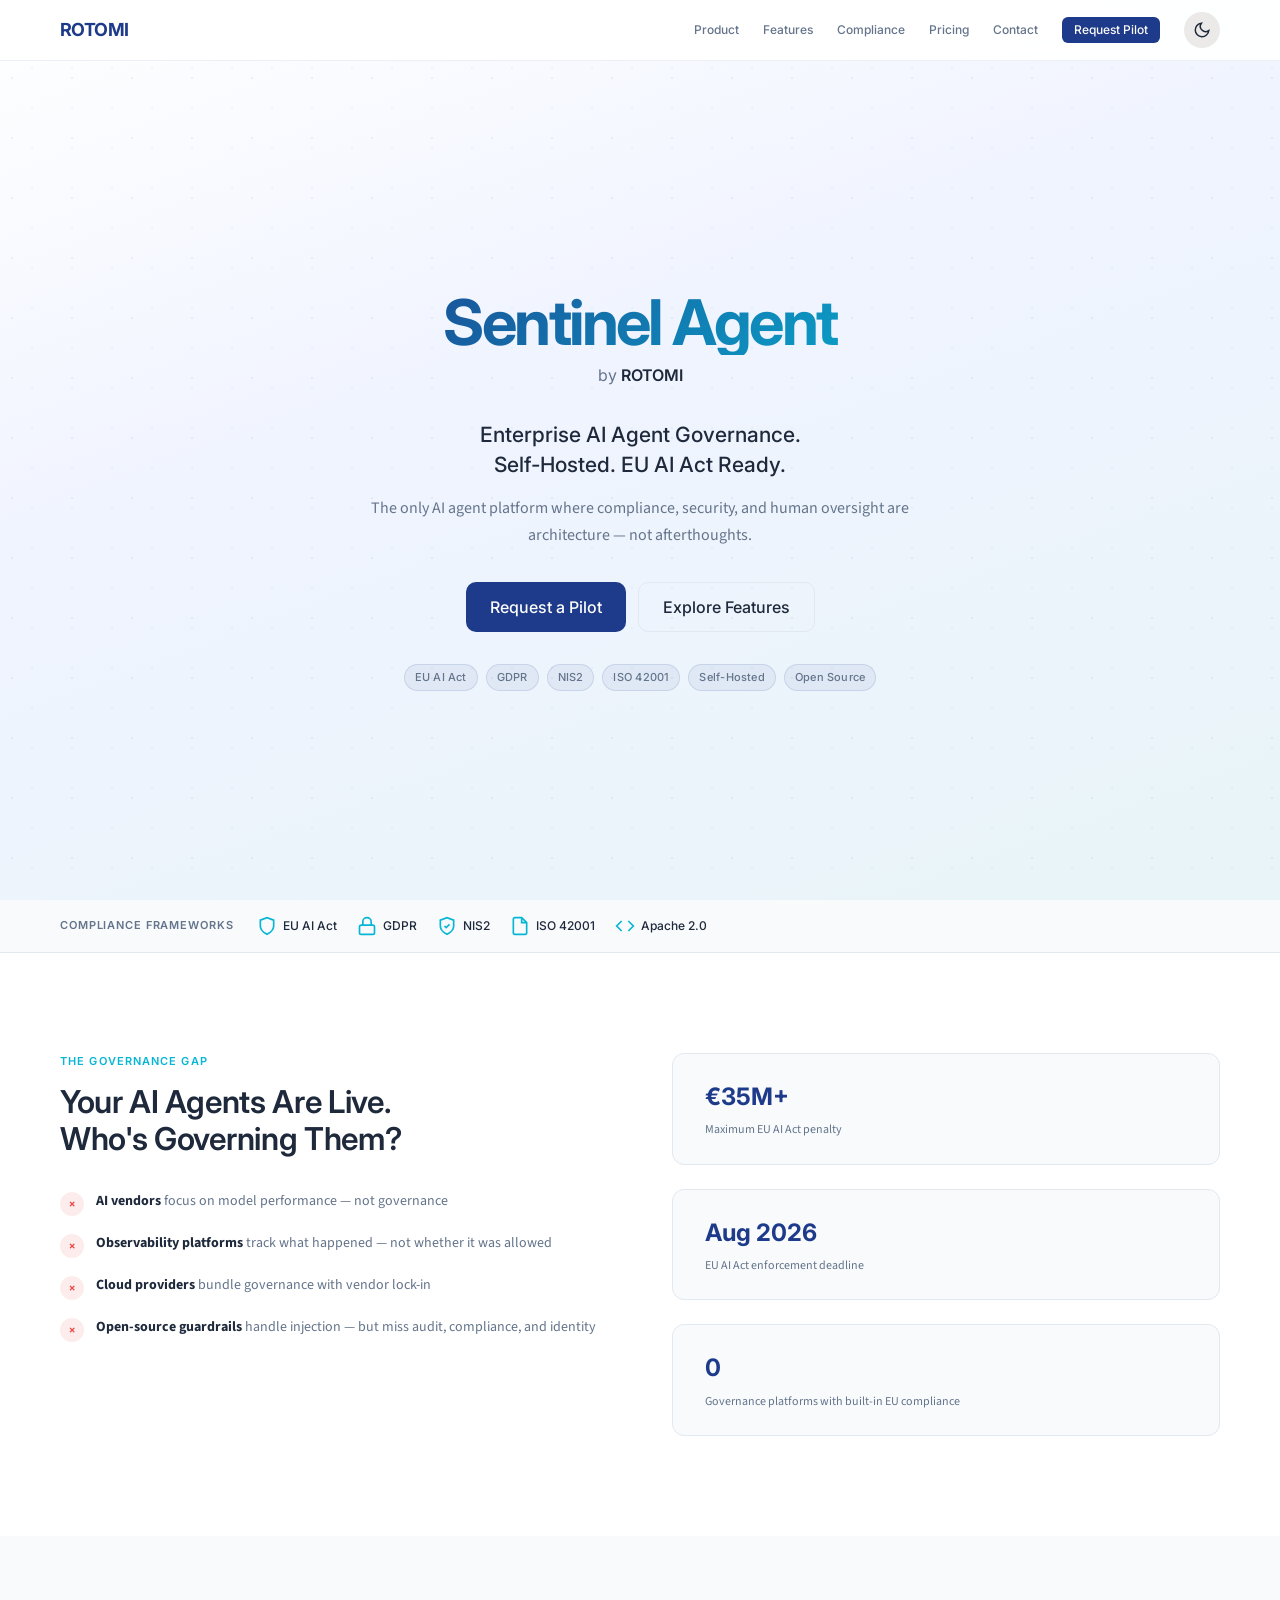
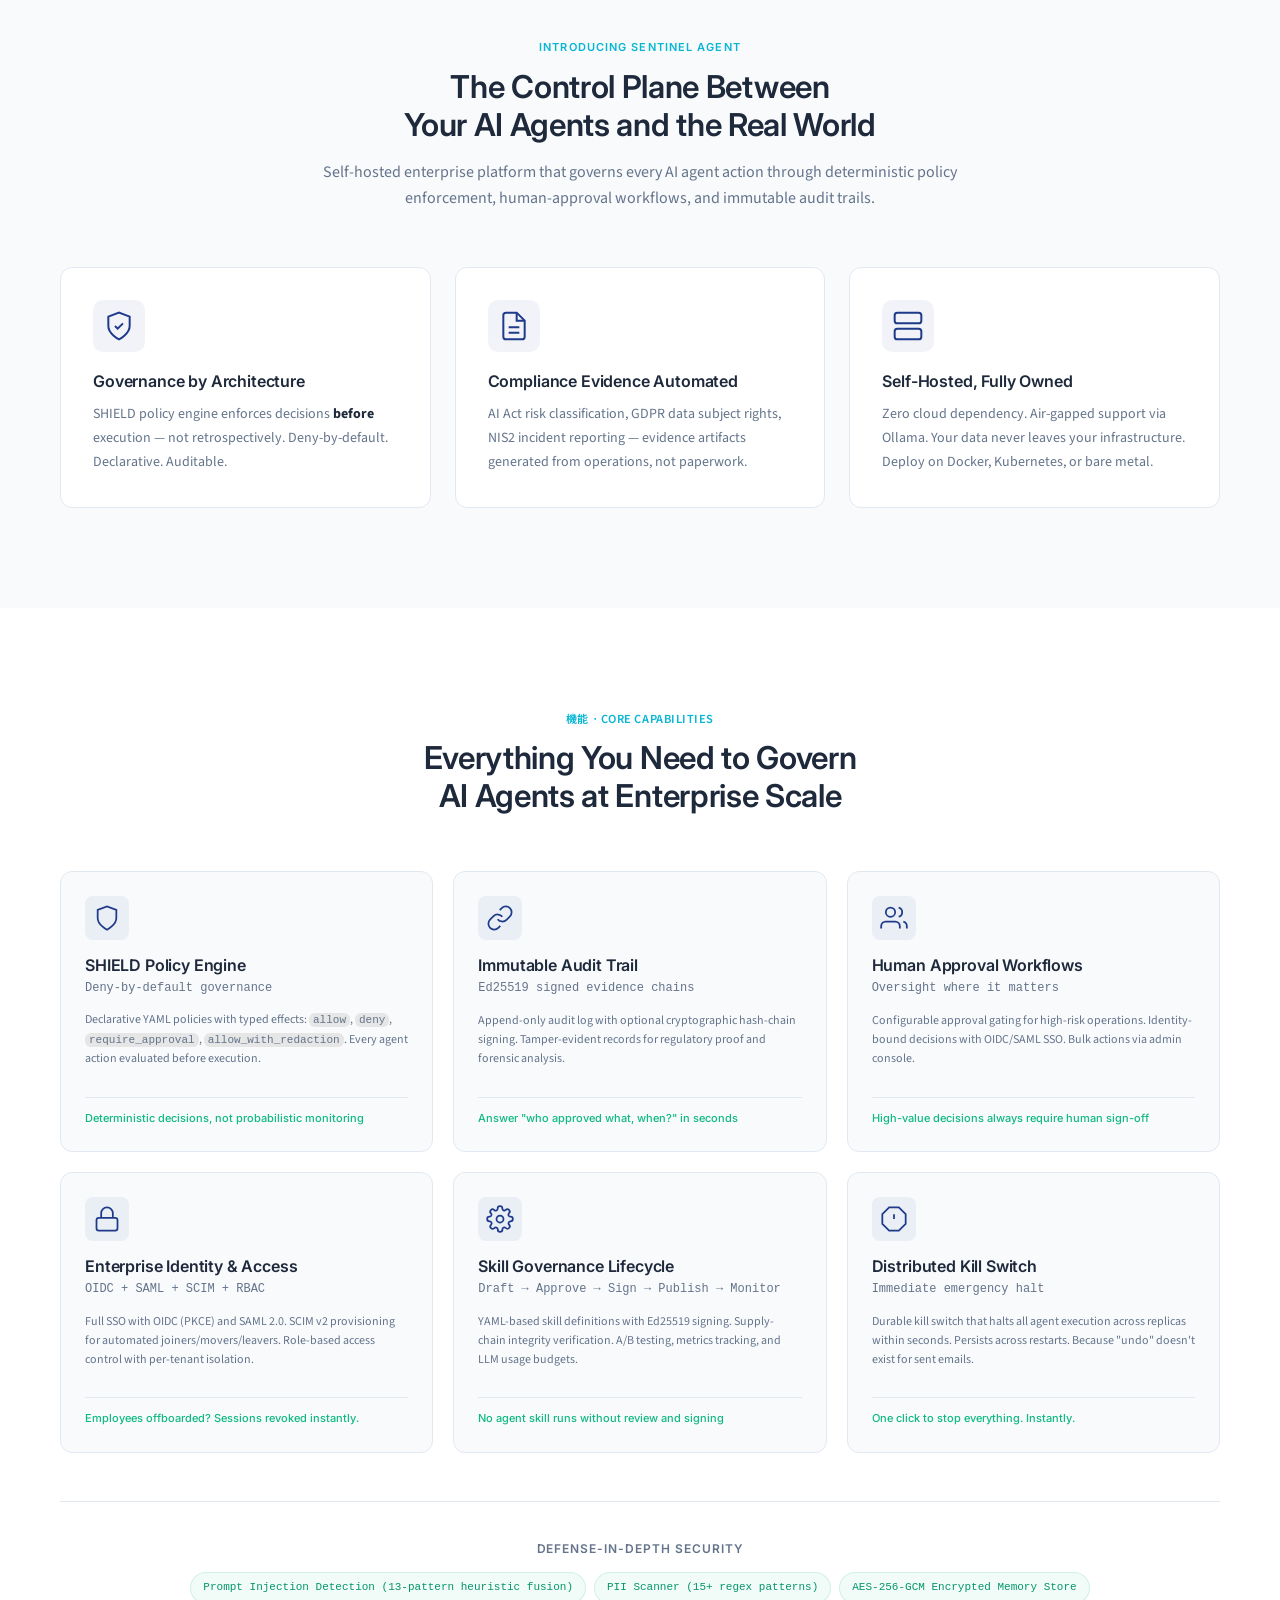
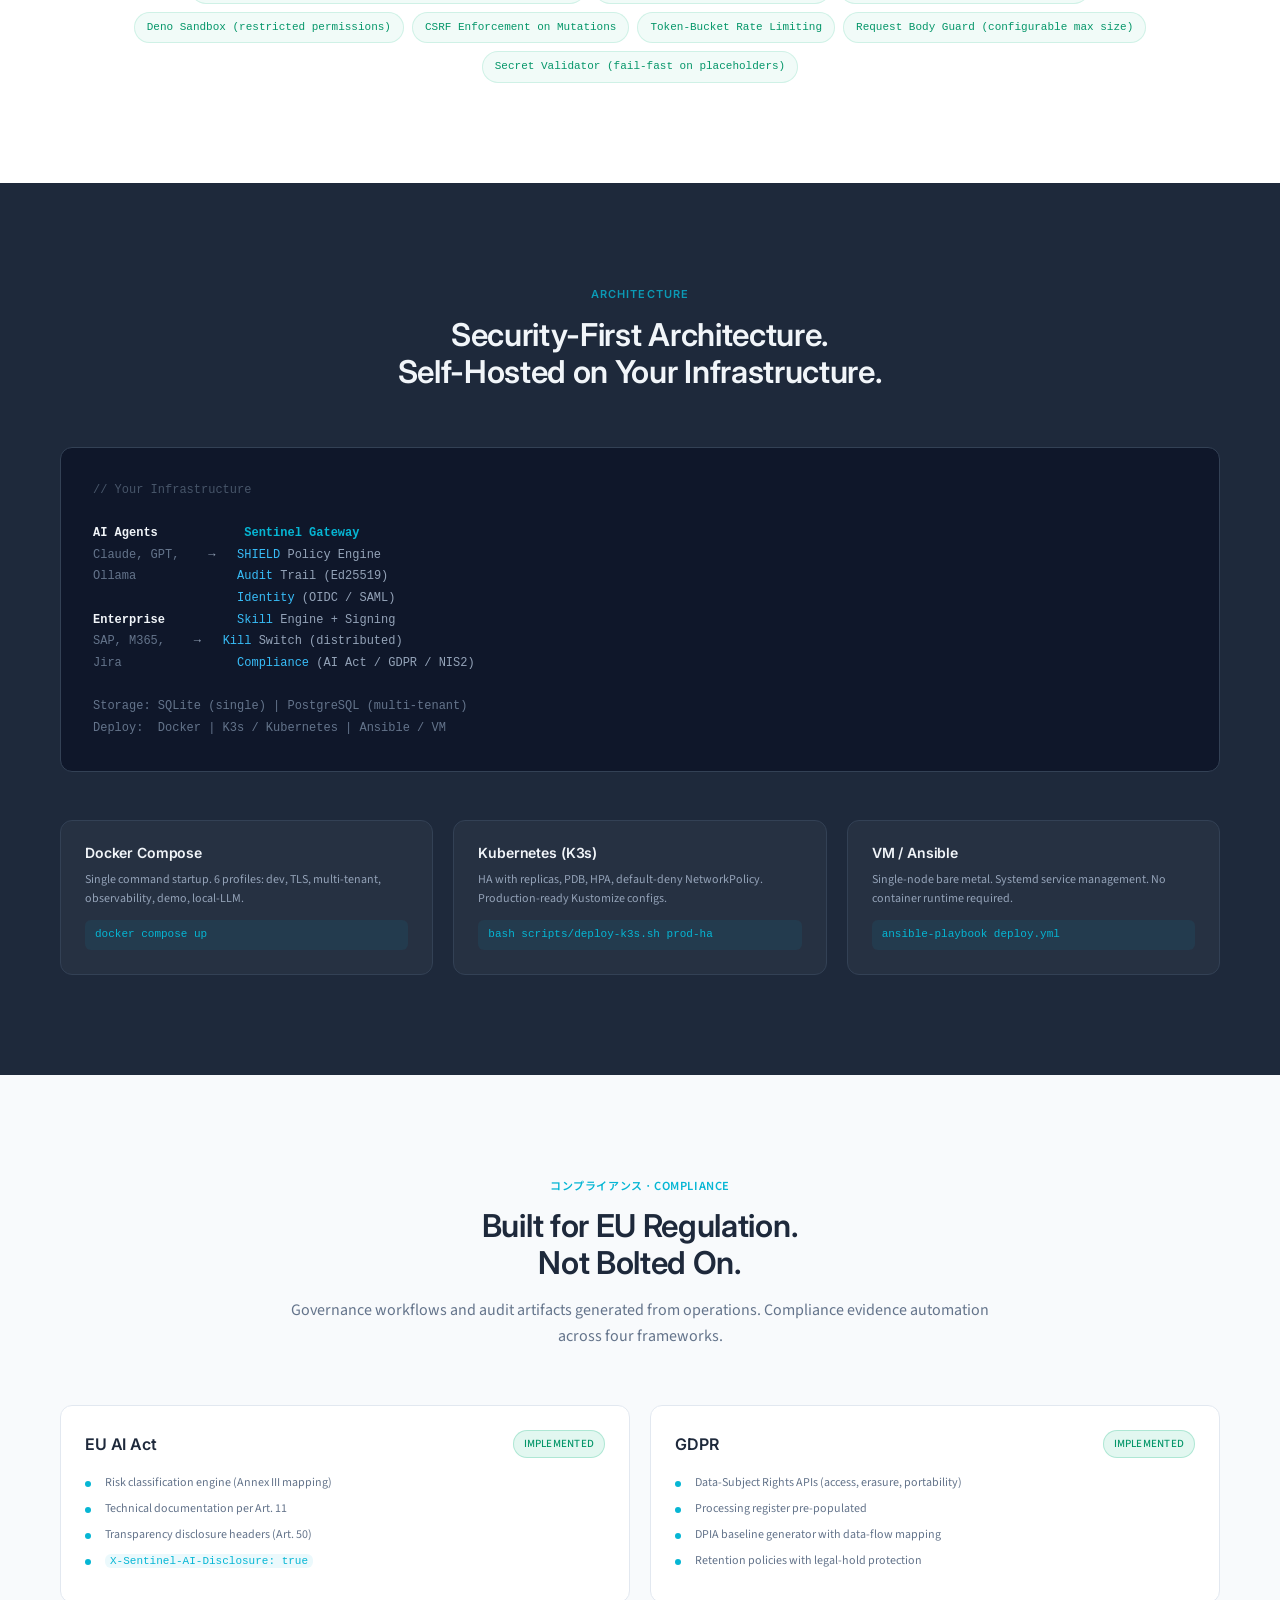
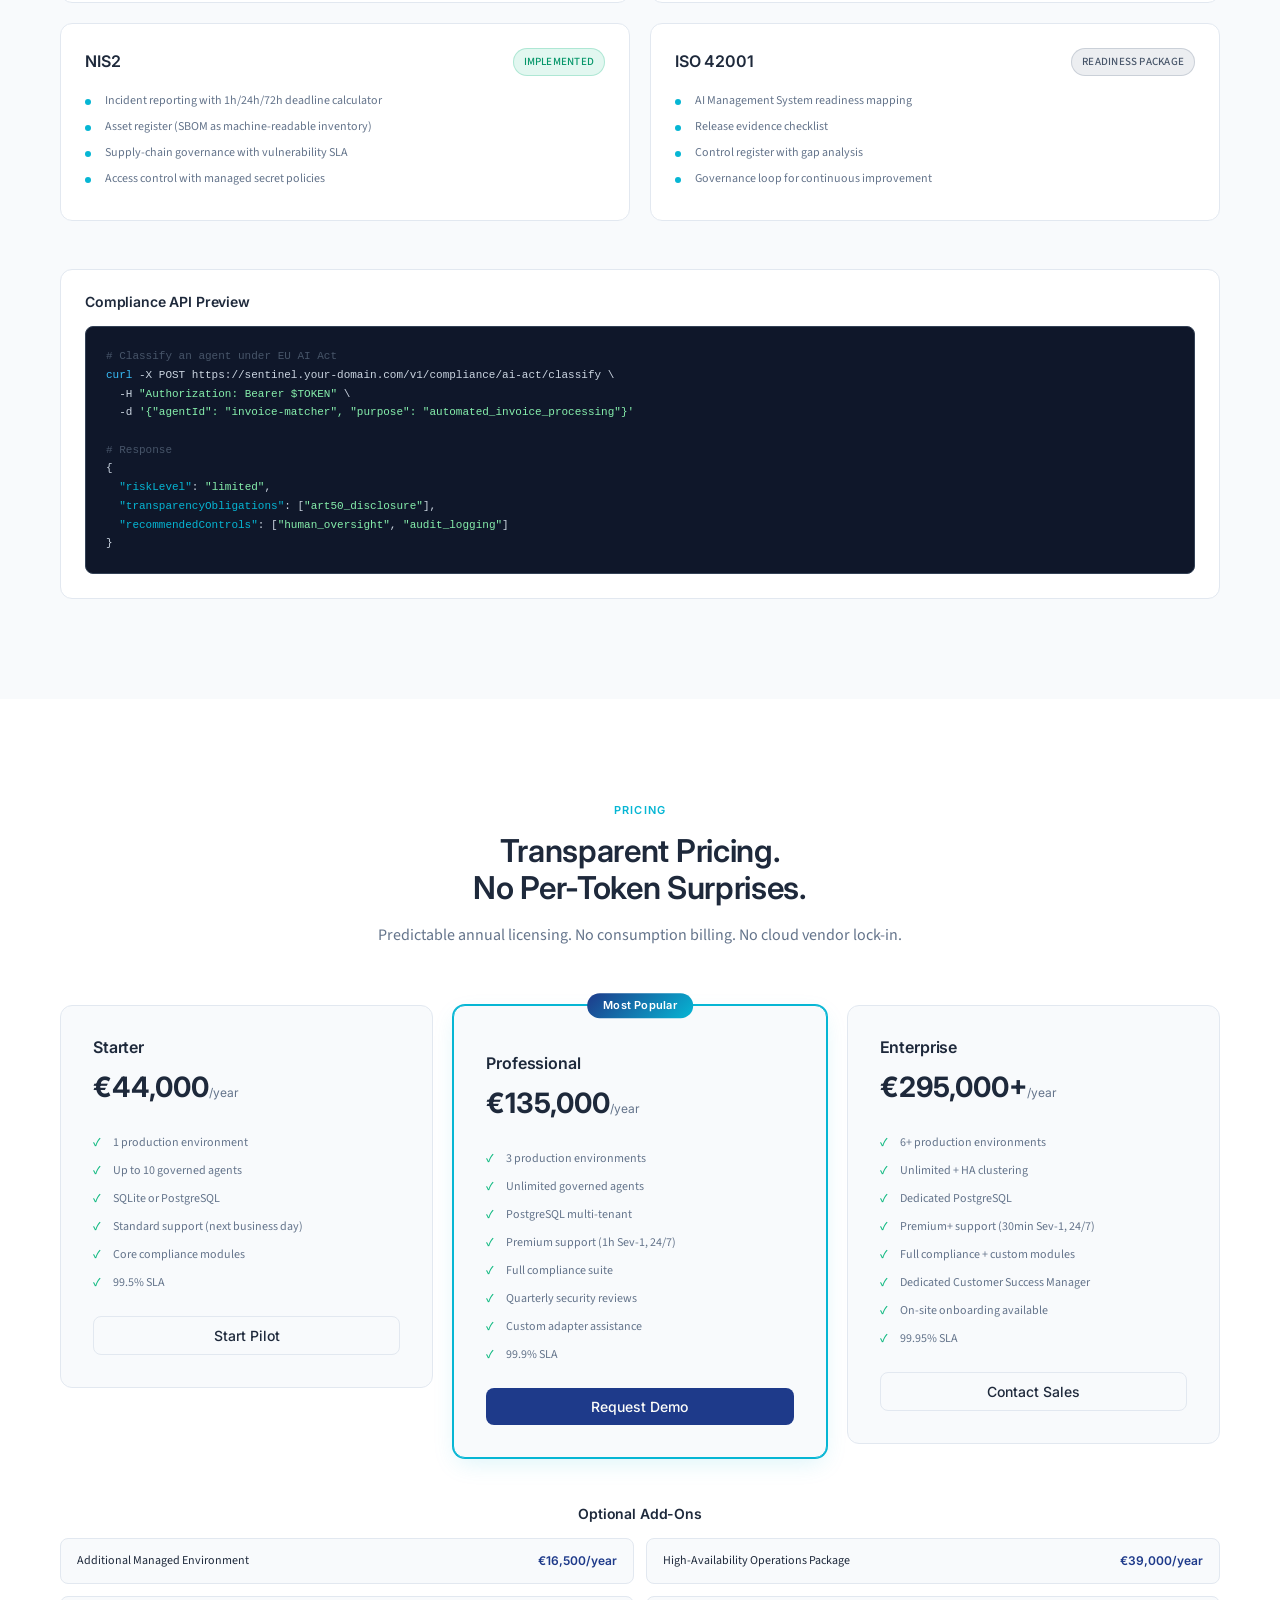
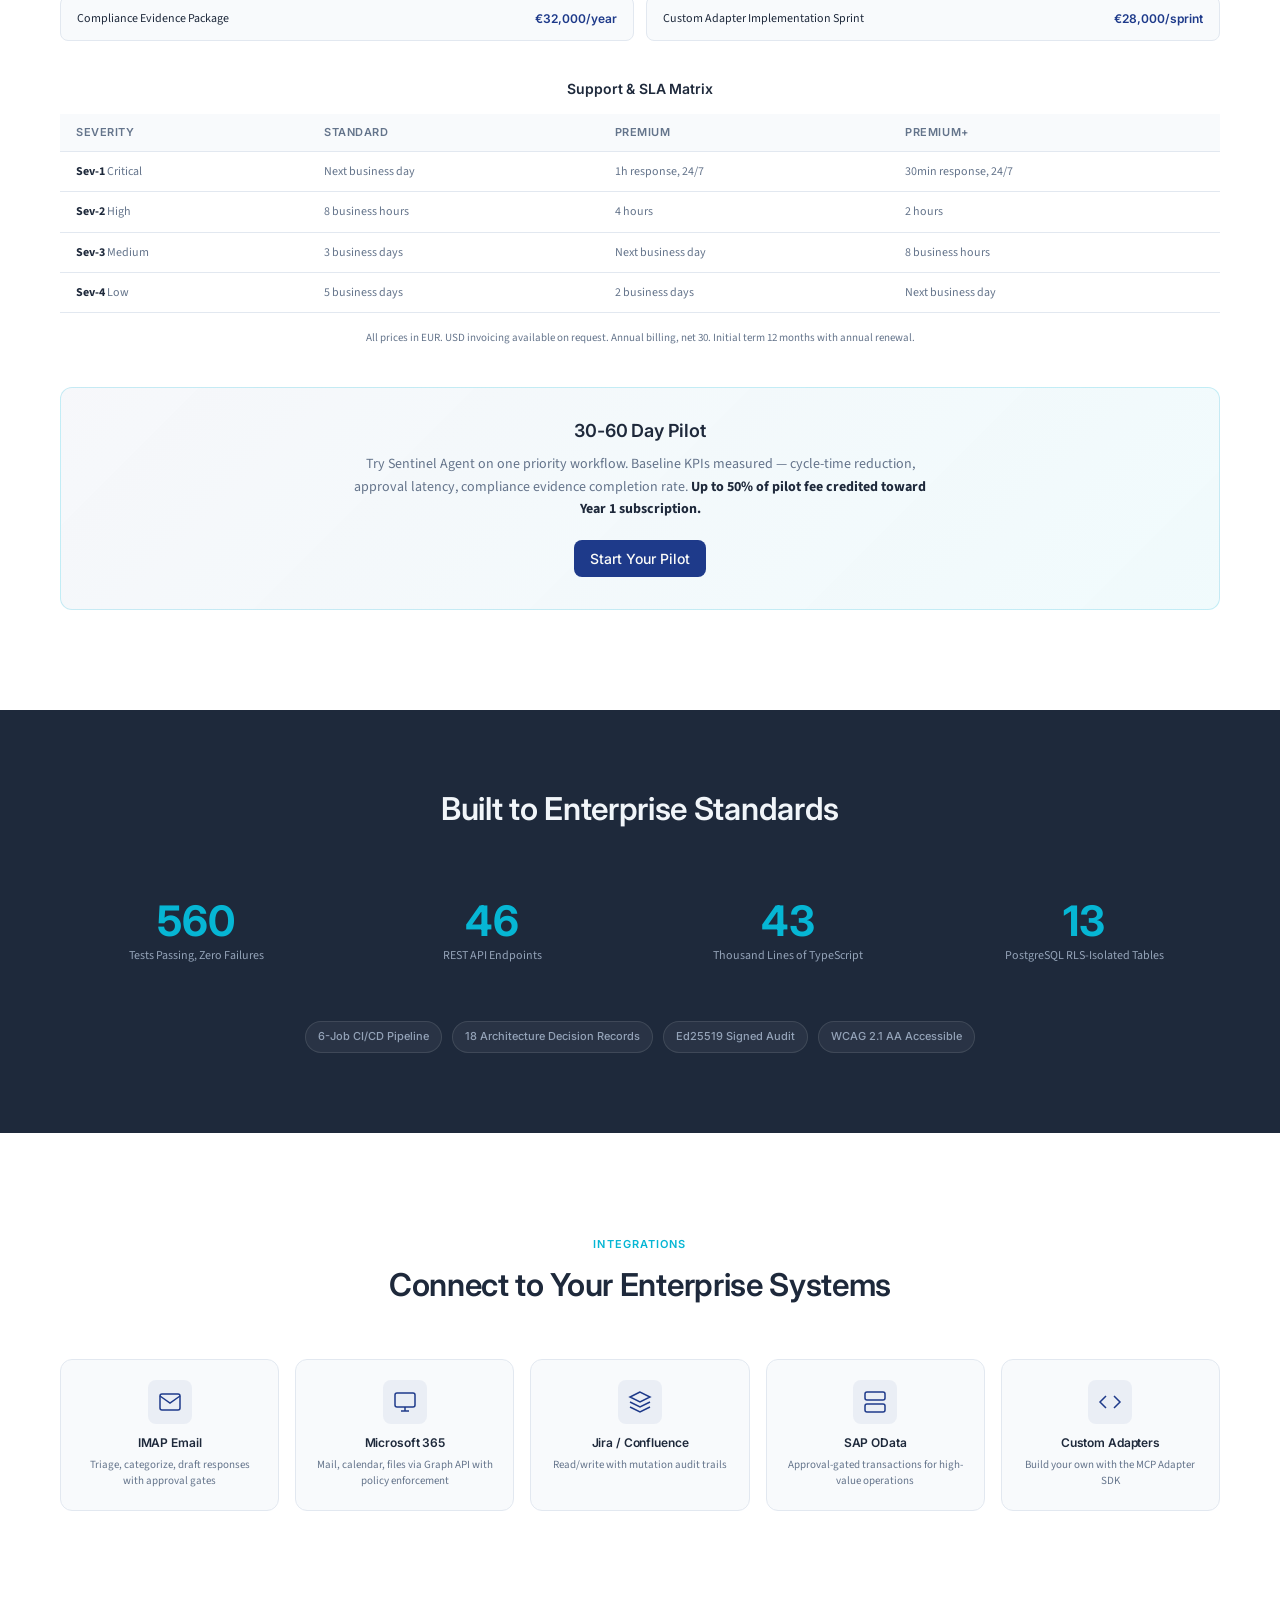
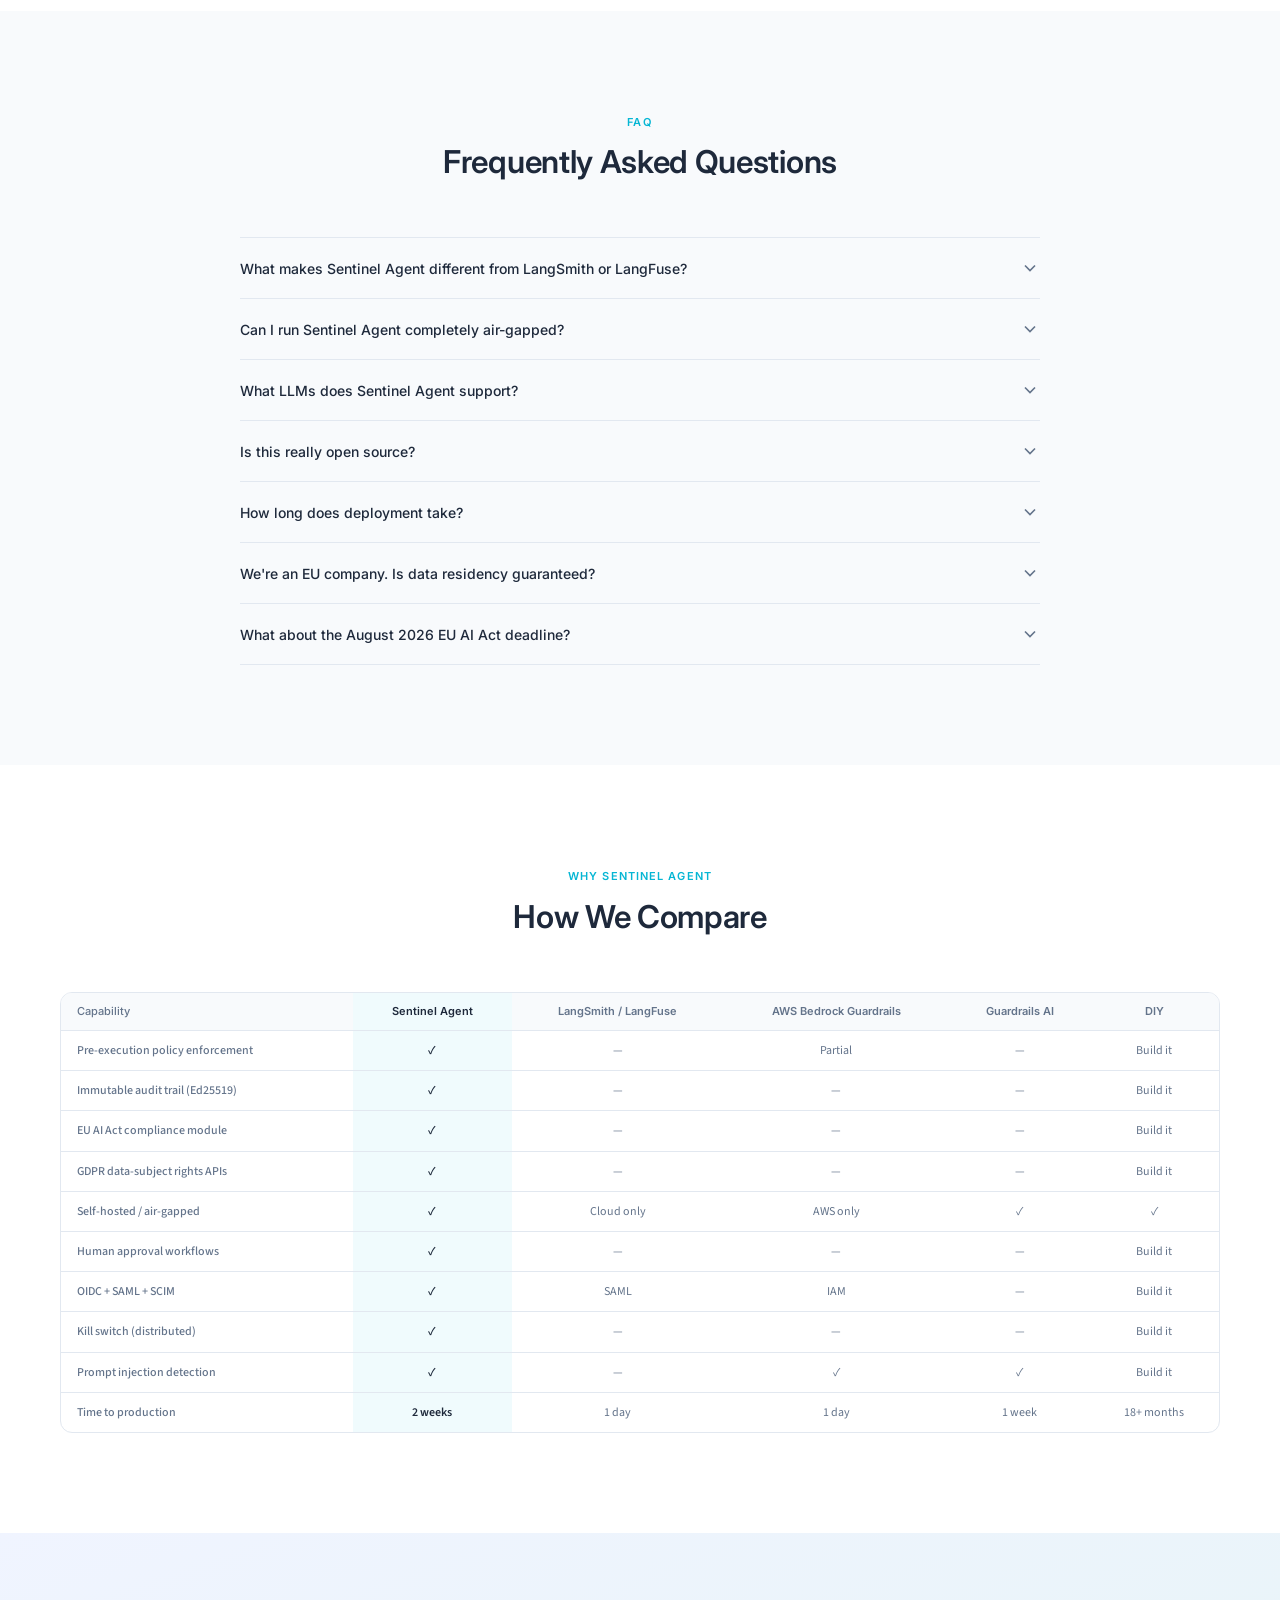
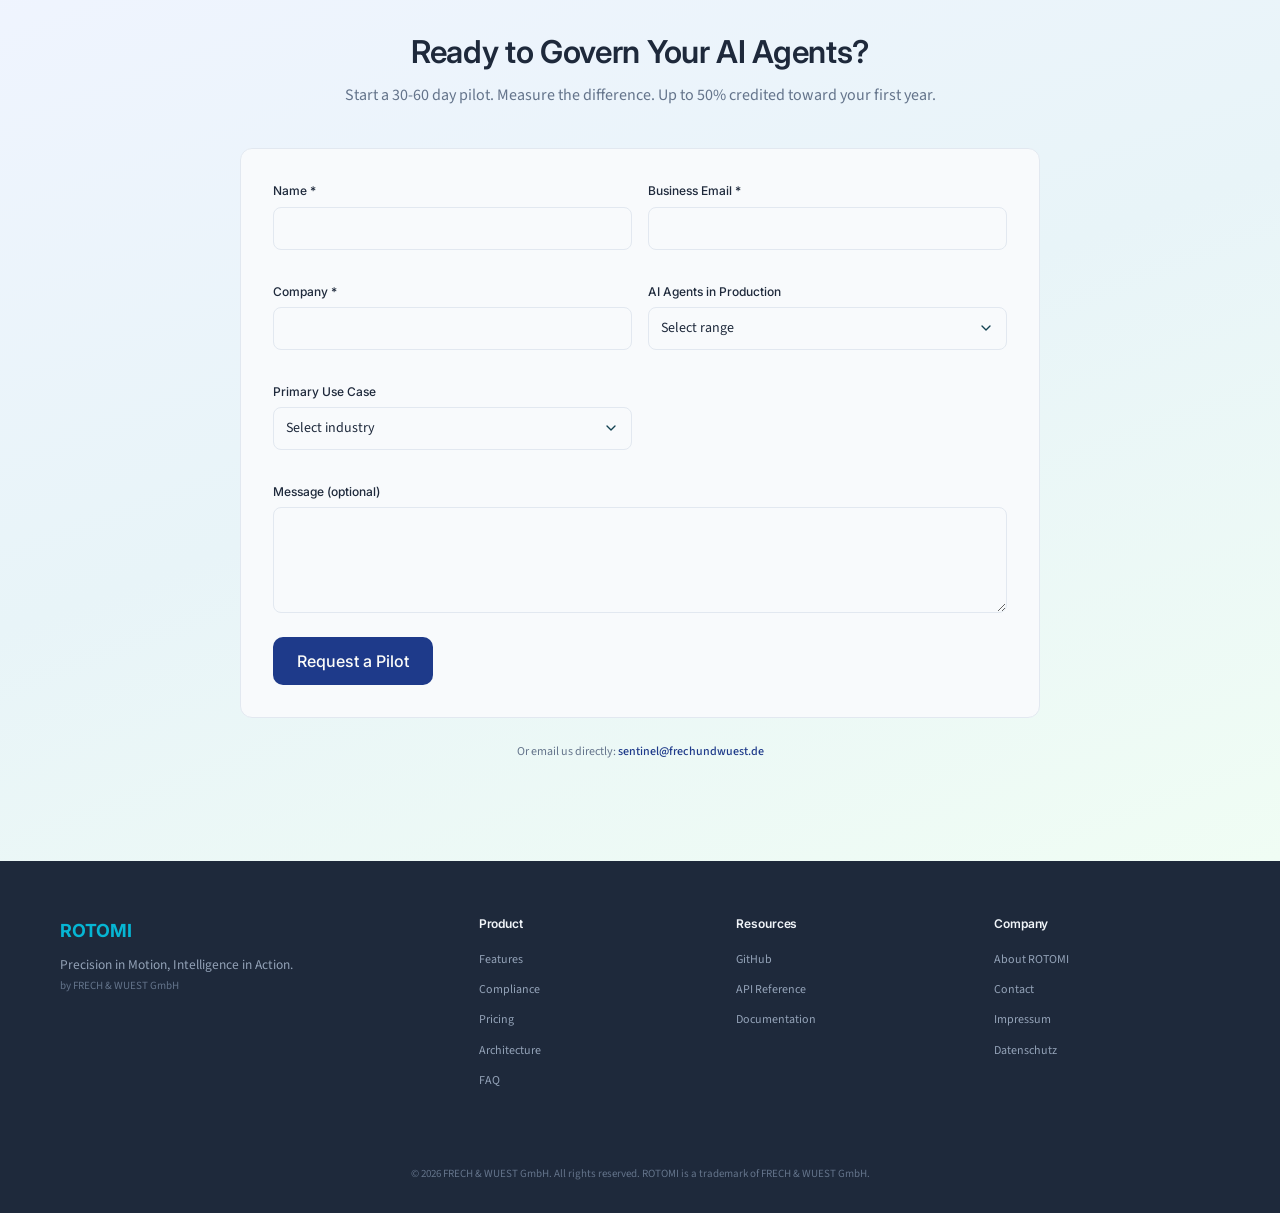
==== commit 5b5374c3: "feat: add competitive comparison, add-ons, SLA matrix, security strip Audit against Sentinel Agent d" ====
--- a/index.html
+++ b/index.html
@@ -183,6 +183,20 @@
                 <div class="feature-card"><div class="feature-card__icon"><svg width="28" height="28" viewBox="0 0 24 24" fill="none" stroke="currentColor" stroke-width="1.5"><circle cx="12" cy="12" r="3"/><path d="M19.4 15a1.65 1.65 0 0 0 .33 1.82l.06.06a2 2 0 0 1-2.83 2.83l-.06-.06a1.65 1.65 0 0 0-1.82-.33 1.65 1.65 0 0 0-1 1.51V21a2 2 0 0 1-4 0v-.09A1.65 1.65 0 0 0 9 19.4a1.65 1.65 0 0 0-1.82.33l-.06.06a2 2 0 0 1-2.83-2.83l.06-.06A1.65 1.65 0 0 0 4.68 15a1.65 1.65 0 0 0-1.51-1H3a2 2 0 0 1 0-4h.09A1.65 1.65 0 0 0 4.6 9a1.65 1.65 0 0 0-.33-1.82l-.06-.06a2 2 0 0 1 2.83-2.83l.06.06A1.65 1.65 0 0 0 9 4.68a1.65 1.65 0 0 0 1-1.51V3a2 2 0 0 1 4 0v.09a1.65 1.65 0 0 0 1 1.51 1.65 1.65 0 0 0 1.82-.33l.06-.06a2 2 0 0 1 2.83 2.83l-.06.06a1.65 1.65 0 0 0-.33 1.82V9c.26.604.852.997 1.51 1H21a2 2 0 0 1 0 4h-.09c-.658.003-1.25.396-1.51 1z"/></svg></div><h3>Skill Governance Lifecycle</h3><p class="feature-card__subtitle">Draft &rarr; Approve &rarr; Sign &rarr; Publish &rarr; Monitor</p><p>YAML-based skill definitions with Ed25519 signing. Supply-chain integrity verification. A/B testing, metrics tracking, and LLM usage budgets.</p><span class="feature-card__benefit">No agent skill runs without review and signing</span></div>
                 <div class="feature-card"><div class="feature-card__icon"><svg width="28" height="28" viewBox="0 0 24 24" fill="none" stroke="currentColor" stroke-width="1.5"><polygon points="7.86 2 16.14 2 22 7.86 22 16.14 16.14 22 7.86 22 2 16.14 2 7.86 7.86 2"/><line x1="12" y1="8" x2="12" y2="12"/><line x1="12" y1="16" x2="12.01" y2="16"/></svg></div><h3>Distributed Kill Switch</h3><p class="feature-card__subtitle">Immediate emergency halt</p><p>Durable kill switch that halts all agent execution across replicas within seconds. Persists across restarts. Because "undo" doesn't exist for sent emails.</p><span class="feature-card__benefit">One click to stop everything. Instantly.</span></div>
             </div>
+            <!-- Security Hardening Strip -->
+            <div class="features__security">
+                <h3>Defense-in-Depth Security</h3>
+                <div class="security-strip">
+                    <span class="security-strip__item">Prompt Injection Detection (13-pattern heuristic fusion)</span>
+                    <span class="security-strip__item">PII Scanner (15+ regex patterns)</span>
+                    <span class="security-strip__item">AES-256-GCM Encrypted Memory Store</span>
+                    <span class="security-strip__item">Deno Sandbox (restricted permissions)</span>
+                    <span class="security-strip__item">CSRF Enforcement on Mutations</span>
+                    <span class="security-strip__item">Token-Bucket Rate Limiting</span>
+                    <span class="security-strip__item">Request Body Guard (configurable max size)</span>
+                    <span class="security-strip__item">Secret Validator (fail-fast on placeholders)</span>
+                </div>
+            </div>
         </div>
     </section>
 
@@ -329,10 +343,37 @@
                     <a href="#contact" class="btn btn--outline btn--full-width">Contact Sales</a>
                 </div>
             </div>
+            <!-- Add-Ons -->
+            <div class="pricing__addons">
+                <h3>Optional Add-Ons</h3>
+                <div class="addons-grid">
+                    <div class="addon-item"><span class="addon-item__name">Additional Managed Environment</span><span class="addon-item__price">&euro;16,500/year</span></div>
+                    <div class="addon-item"><span class="addon-item__name">High-Availability Operations Package</span><span class="addon-item__price">&euro;39,000/year</span></div>
+                    <div class="addon-item"><span class="addon-item__name">Compliance Evidence Package</span><span class="addon-item__price">&euro;32,000/year</span></div>
+                    <div class="addon-item"><span class="addon-item__name">Custom Adapter Implementation Sprint</span><span class="addon-item__price">&euro;28,000/sprint</span></div>
+                </div>
+            </div>
+            <!-- SLA Support Matrix -->
+            <div class="pricing__sla">
+                <h3>Support &amp; SLA Matrix</h3>
+                <div class="sla-table-wrapper">
+                    <table class="sla-table">
+                        <thead><tr><th>Severity</th><th>Standard</th><th>Premium</th><th>Premium+</th></tr></thead>
+                        <tbody>
+                            <tr><td><strong>Sev-1</strong> Critical</td><td>Next business day</td><td>1h response, 24/7</td><td>30min response, 24/7</td></tr>
+                            <tr><td><strong>Sev-2</strong> High</td><td>8 business hours</td><td>4 hours</td><td>2 hours</td></tr>
+                            <tr><td><strong>Sev-3</strong> Medium</td><td>3 business days</td><td>Next business day</td><td>8 business hours</td></tr>
+                            <tr><td><strong>Sev-4</strong> Low</td><td>5 business days</td><td>2 business days</td><td>Next business day</td></tr>
+                        </tbody>
+                    </table>
+                </div>
+                <p class="pricing__note">All prices in EUR. USD invoicing available on request. Annual billing, net 30. Initial term 12 months with annual renewal.</p>
+            </div>
+            <!-- Pilot Callout -->
             <div class="pricing__pilot">
                 <div class="pilot-callout">
                     <h3>30-60 Day Pilot</h3>
-                    <p>Try Sentinel Agent on one priority workflow. Baseline KPIs measured. <strong>Up to 50% of pilot fee credited toward Year 1 subscription.</strong></p>
+                    <p>Try Sentinel Agent on one priority workflow. Baseline KPIs measured &mdash; cycle-time reduction, approval latency, compliance evidence completion rate. <strong>Up to 50% of pilot fee credited toward Year 1 subscription.</strong></p>
                     <a href="#contact" class="btn btn--primary">Start Your Pilot</a>
                 </div>
             </div>
@@ -413,6 +454,33 @@
                     <button class="faq-item__question" aria-expanded="false"><span>What about the August 2026 EU AI Act deadline?</span><svg class="faq-item__chevron" width="20" height="20" viewBox="0 0 24 24" fill="none" stroke="currentColor" stroke-width="2"><polyline points="6 9 12 15 18 9"/></svg></button>
                     <div class="faq-item__answer"><p>Sentinel Agent includes AI Act risk classification (Annex III), technical documentation support (Art. 11), and transparency disclosure headers (Art. 50). Our compliance module generates the evidence artifacts regulators expect. Starting a pilot now gives you a proven governance framework well before the deadline.</p></div>
                 </div>
+            </div>
+        </div>
+    </section>
+
+    <!-- Comparison Section -->
+    <section class="comparison">
+        <div class="container">
+            <div class="section__header">
+                <span class="section__label">Why Sentinel Agent</span>
+                <h2 class="section__title">How We Compare</h2>
+            </div>
+            <div class="comparison-table-wrapper">
+                <table class="comparison-table">
+                    <thead><tr><th>Capability</th><th class="comparison-table__highlight">Sentinel Agent</th><th>LangSmith / LangFuse</th><th>AWS Bedrock Guardrails</th><th>Guardrails AI</th><th>DIY</th></tr></thead>
+                    <tbody>
+                        <tr><td>Pre-execution policy enforcement</td><td class="comparison-table__highlight">&check;</td><td>&mdash;</td><td>Partial</td><td>&mdash;</td><td>Build it</td></tr>
+                        <tr><td>Immutable audit trail (Ed25519)</td><td class="comparison-table__highlight">&check;</td><td>&mdash;</td><td>&mdash;</td><td>&mdash;</td><td>Build it</td></tr>
+                        <tr><td>EU AI Act compliance module</td><td class="comparison-table__highlight">&check;</td><td>&mdash;</td><td>&mdash;</td><td>&mdash;</td><td>Build it</td></tr>
+                        <tr><td>GDPR data-subject rights APIs</td><td class="comparison-table__highlight">&check;</td><td>&mdash;</td><td>&mdash;</td><td>&mdash;</td><td>Build it</td></tr>
+                        <tr><td>Self-hosted / air-gapped</td><td class="comparison-table__highlight">&check;</td><td>Cloud only</td><td>AWS only</td><td>&check;</td><td>&check;</td></tr>
+                        <tr><td>Human approval workflows</td><td class="comparison-table__highlight">&check;</td><td>&mdash;</td><td>&mdash;</td><td>&mdash;</td><td>Build it</td></tr>
+                        <tr><td>OIDC + SAML + SCIM</td><td class="comparison-table__highlight">&check;</td><td>SAML</td><td>IAM</td><td>&mdash;</td><td>Build it</td></tr>
+                        <tr><td>Kill switch (distributed)</td><td class="comparison-table__highlight">&check;</td><td>&mdash;</td><td>&mdash;</td><td>&mdash;</td><td>Build it</td></tr>
+                        <tr><td>Prompt injection detection</td><td class="comparison-table__highlight">&check;</td><td>&mdash;</td><td>&check;</td><td>&check;</td><td>Build it</td></tr>
+                        <tr><td>Time to production</td><td class="comparison-table__highlight">2 weeks</td><td>1 day</td><td>1 day</td><td>1 week</td><td>18+ months</td></tr>
+                    </tbody>
+                </table>
             </div>
         </div>
     </section>
--- a/style.css
+++ b/style.css
@@ -1787,6 +1787,209 @@
 }
 
 /* ============================================
+   SECURITY STRIP (under Features)
+   ============================================ */
+.features__security {
+  margin-top: 48px;
+  padding-top: 40px;
+  border-top: 1px solid var(--color-border);
+}
+
+.features__security h3 {
+  font-size: var(--font-size-sm);
+  text-transform: uppercase;
+  letter-spacing: 0.08em;
+  color: var(--color-text-secondary);
+  margin-bottom: var(--space-16);
+  text-align: center;
+}
+
+.security-strip {
+  display: flex;
+  flex-wrap: wrap;
+  gap: var(--space-8);
+  justify-content: center;
+}
+
+.security-strip__item {
+  display: inline-flex;
+  align-items: center;
+  padding: var(--space-6) var(--space-12);
+  background: rgba(16, 185, 129, 0.06);
+  border: 1px solid rgba(16, 185, 129, 0.15);
+  border-radius: var(--radius-full);
+  font-family: var(--font-family-mono);
+  font-size: var(--font-size-xs);
+  color: #059669;
+}
+
+[data-theme="dark"] .security-strip__item {
+  background: rgba(16, 185, 129, 0.1);
+  color: #34D399;
+}
+
+/* ============================================
+   ADD-ONS (under Pricing)
+   ============================================ */
+.pricing__addons {
+  margin-bottom: 40px;
+}
+
+.pricing__addons h3 {
+  font-size: var(--font-size-base);
+  margin-bottom: var(--space-16);
+  text-align: center;
+}
+
+.addons-grid {
+  display: grid;
+  grid-template-columns: repeat(2, 1fr);
+  gap: var(--space-12);
+}
+
+.addon-item {
+  display: flex;
+  justify-content: space-between;
+  align-items: center;
+  background: var(--color-surface);
+  border: 1px solid var(--color-border);
+  border-radius: var(--radius-base);
+  padding: var(--space-12) var(--space-16);
+}
+
+.addon-item__name {
+  font-size: var(--font-size-sm);
+  color: var(--color-text);
+}
+
+.addon-item__price {
+  font-family: var(--font-primary);
+  font-size: var(--font-size-sm);
+  font-weight: 600;
+  color: var(--color-primary);
+  white-space: nowrap;
+  margin-left: var(--space-12);
+}
+
+/* ============================================
+   SLA TABLE (under Pricing)
+   ============================================ */
+.pricing__sla {
+  margin-bottom: 40px;
+}
+
+.pricing__sla h3 {
+  font-size: var(--font-size-base);
+  margin-bottom: var(--space-16);
+  text-align: center;
+}
+
+.sla-table-wrapper {
+  overflow-x: auto;
+  -webkit-overflow-scrolling: touch;
+}
+
+.sla-table {
+  width: 100%;
+  border-collapse: collapse;
+  font-size: var(--font-size-sm);
+}
+
+.sla-table th,
+.sla-table td {
+  padding: var(--space-10) var(--space-16);
+  text-align: left;
+  border-bottom: 1px solid var(--color-border);
+}
+
+.sla-table th {
+  font-family: var(--font-primary);
+  font-weight: 600;
+  font-size: var(--font-size-xs);
+  text-transform: uppercase;
+  letter-spacing: 0.05em;
+  color: var(--color-text-secondary);
+  background: var(--color-surface);
+}
+
+.sla-table td {
+  color: var(--color-text-secondary);
+}
+
+.sla-table td strong {
+  color: var(--color-text);
+}
+
+.pricing__note {
+  text-align: center;
+  font-size: var(--font-size-xs);
+  color: var(--color-text-secondary);
+  margin-top: var(--space-16);
+}
+
+/* ============================================
+   COMPARISON TABLE
+   ============================================ */
+.comparison {
+  padding: 100px 0;
+  background: var(--color-background);
+}
+
+.comparison-table-wrapper {
+  overflow-x: auto;
+  -webkit-overflow-scrolling: touch;
+  border: 1px solid var(--color-border);
+  border-radius: var(--radius-lg);
+}
+
+.comparison-table {
+  width: 100%;
+  border-collapse: collapse;
+  font-size: var(--font-size-sm);
+  min-width: 700px;
+}
+
+.comparison-table th,
+.comparison-table td {
+  padding: var(--space-10) var(--space-16);
+  text-align: center;
+  border-bottom: 1px solid var(--color-border);
+}
+
+.comparison-table th:first-child,
+.comparison-table td:first-child {
+  text-align: left;
+  font-weight: 500;
+}
+
+.comparison-table th {
+  font-family: var(--font-primary);
+  font-weight: 600;
+  font-size: var(--font-size-xs);
+  color: var(--color-text-secondary);
+  background: var(--color-surface);
+  white-space: nowrap;
+}
+
+.comparison-table__highlight {
+  background: rgba(6, 182, 212, 0.06) !important;
+  color: var(--color-text) !important;
+  font-weight: 600;
+}
+
+[data-theme="dark"] .comparison-table__highlight {
+  background: rgba(6, 182, 212, 0.1) !important;
+}
+
+.comparison-table tbody tr:last-child td {
+  border-bottom: none;
+}
+
+.comparison-table td {
+  color: var(--color-text-secondary);
+}
+
+/* ============================================
    ANIMATIONS
    ============================================ */
 @keyframes fadeInUp {
@@ -1856,6 +2059,10 @@
   .stats__grid {
     grid-template-columns: repeat(2, 1fr);
   }
+
+  .addons-grid {
+    grid-template-columns: 1fr;
+  }
 }
 
 /* Mobile */
@@ -1945,6 +2152,14 @@
     grid-template-columns: 1fr;
   }
 
+  .addons-grid {
+    grid-template-columns: 1fr;
+  }
+
+  .comparison {
+    padding: 64px 0;
+  }
+
   .footer__content {
     grid-template-columns: 1fr;
     gap: var(--space-32);
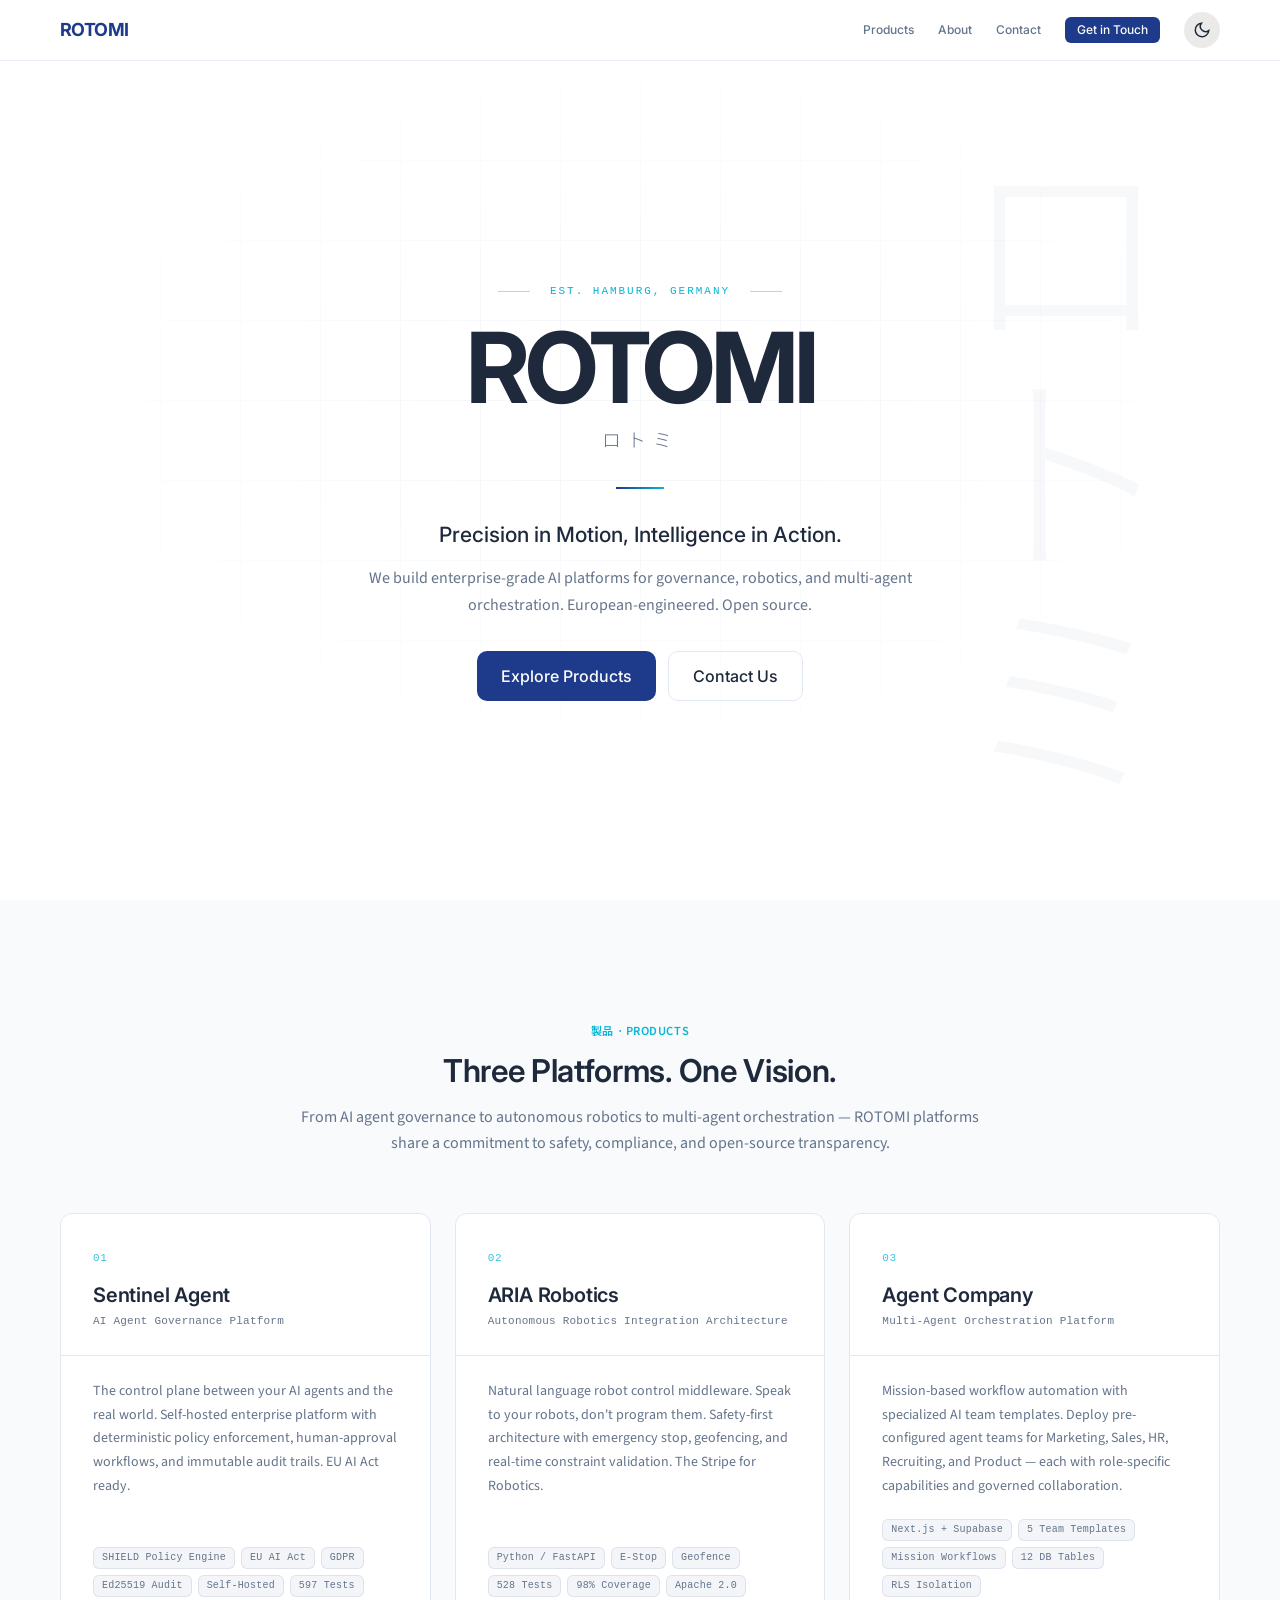
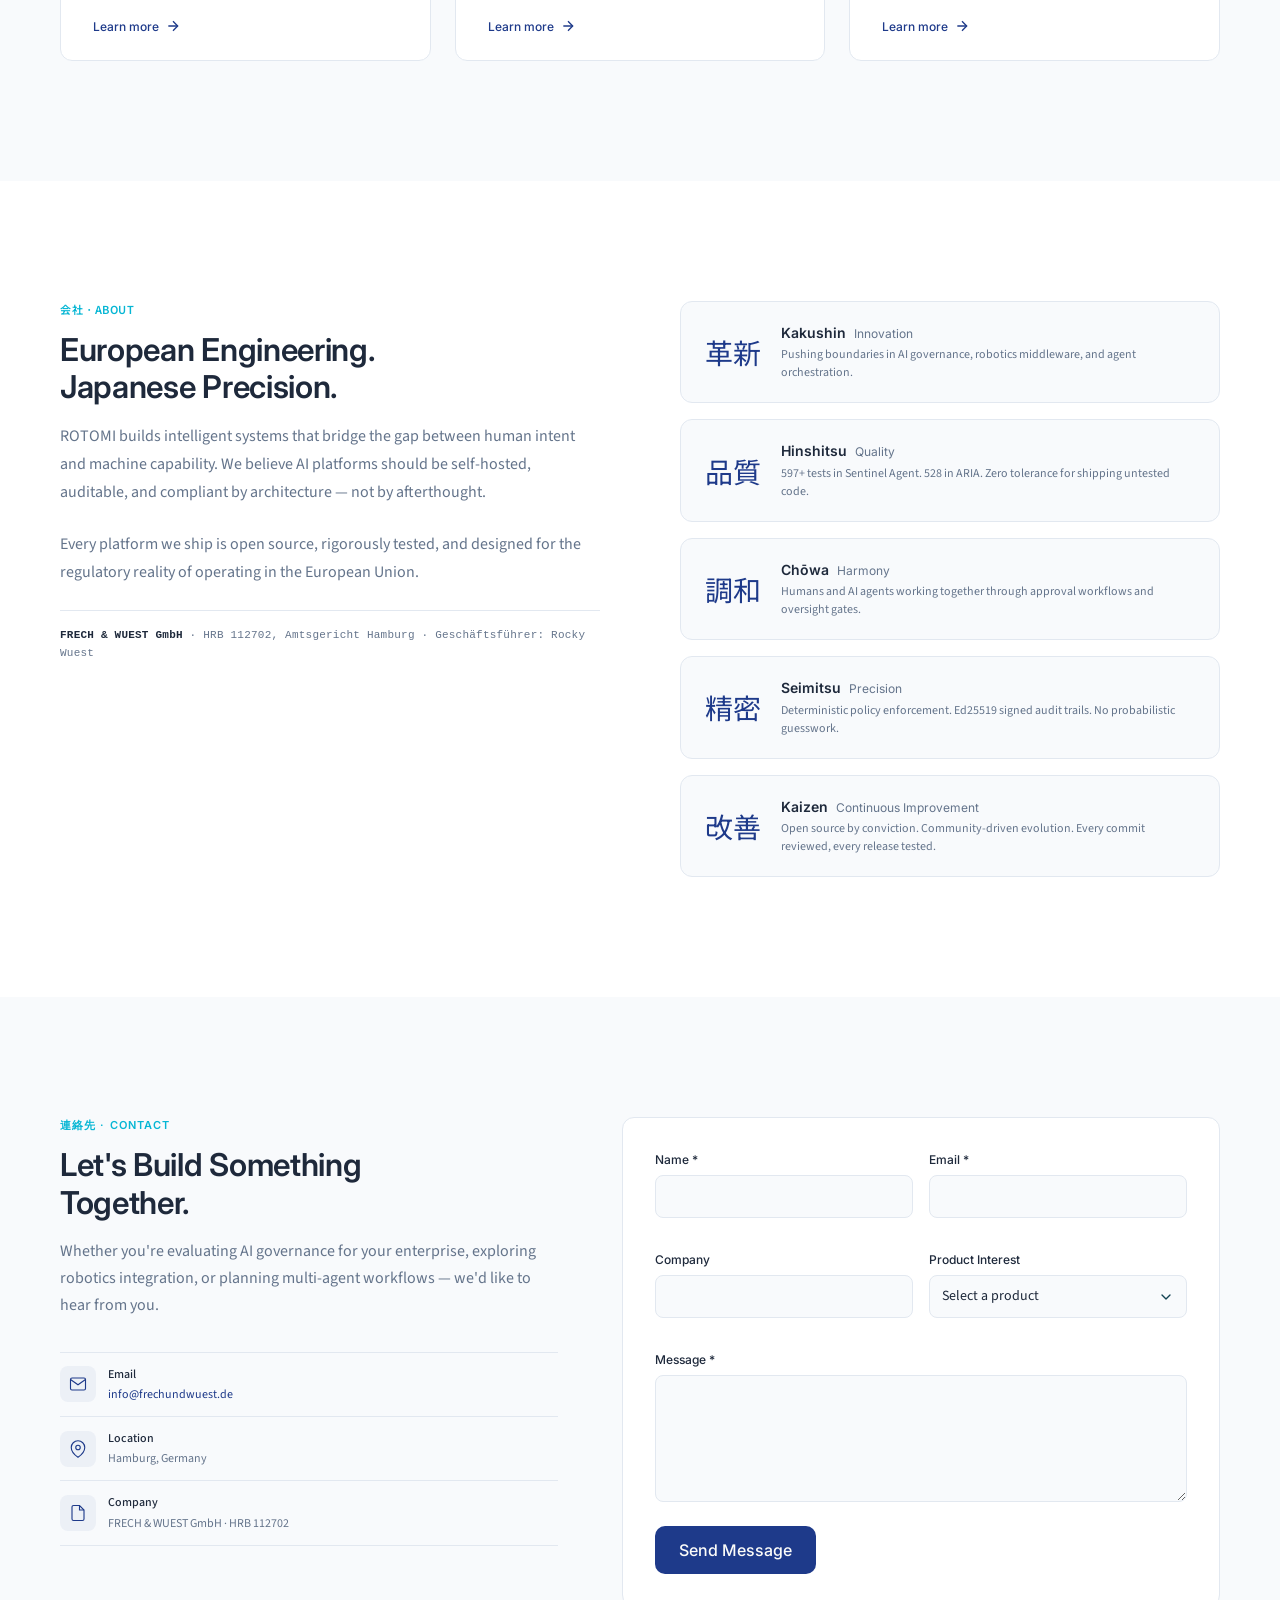
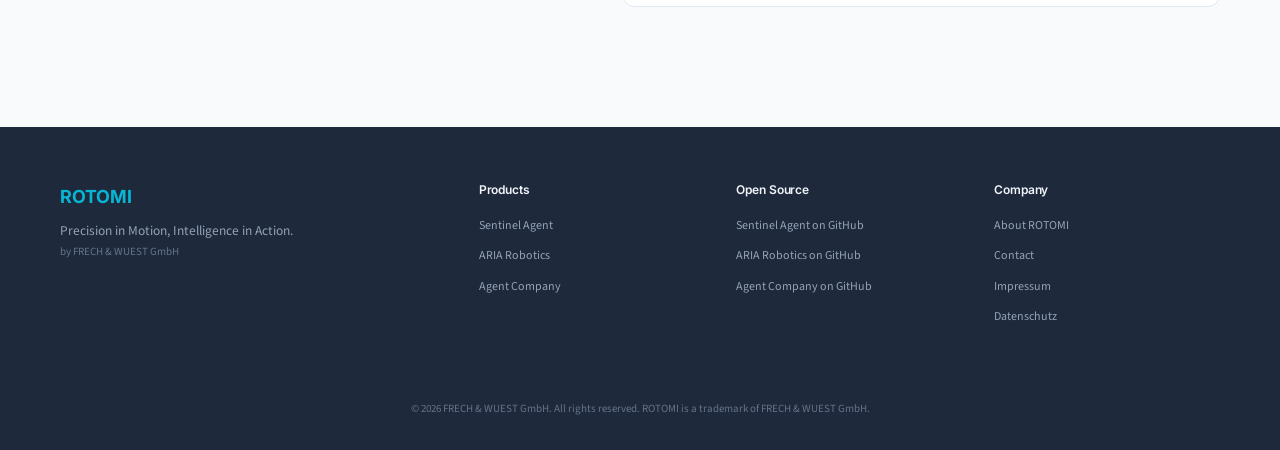
==== commit 601c51c9: "feat: restructure as multi-product ROTOMI brand site Replaces single-product Sentinel Agent landing " ====
--- a/index.html
+++ b/index.html
@@ -3,16 +3,16 @@
 <head>
     <meta charset="UTF-8">
     <meta name="viewport" content="width=device-width, initial-scale=1.0">
-    <title>ROTOMI | Sentinel Agent — Enterprise AI Agent Governance Platform</title>
-    <meta name="description" content="Self-hosted AI agent governance platform with EU AI Act compliance, GDPR data governance, and deterministic policy enforcement. Built by FRECH & WUEST GmbH.">
-    <meta name="keywords" content="AI governance, AI agent platform, EU AI Act, GDPR compliance, NIS2, self-hosted AI, enterprise AI security, agent governance, SHIELD policy engine">
-    <meta property="og:title" content="ROTOMI Sentinel Agent — Enterprise AI Agent Governance">
-    <meta property="og:description" content="The only self-hosted AI agent platform where compliance is architecture, not afterthought. EU AI Act ready.">
+    <title>ROTOMI | Intelligent Systems for the Autonomous Enterprise</title>
+    <meta name="description" content="ROTOMI builds enterprise-grade AI platforms for governance, robotics, and multi-agent orchestration. European-engineered. Open source. By FRECH & WUEST GmbH.">
+    <meta name="keywords" content="ROTOMI, AI governance, robotics middleware, multi-agent orchestration, EU AI Act, FRECH WUEST, enterprise AI, open source">
+    <meta property="og:title" content="ROTOMI — Precision in Motion, Intelligence in Action">
+    <meta property="og:description" content="Enterprise-grade AI platforms for governance, robotics, and multi-agent orchestration. European-engineered. Open source.">
     <meta property="og:type" content="website">
     <meta property="og:url" content="https://rotomi.de">
     <meta name="twitter:card" content="summary_large_image">
-    <meta name="twitter:title" content="ROTOMI Sentinel Agent">
-    <meta name="twitter:description" content="Enterprise AI Agent Governance. Self-Hosted. EU AI Act Ready.">
+    <meta name="twitter:title" content="ROTOMI">
+    <meta name="twitter:description" content="Intelligent Systems for the Autonomous Enterprise.">
     <link rel="preconnect" href="https://fonts.googleapis.com">
     <link rel="preconnect" href="https://fonts.gstatic.com" crossorigin>
     <link href="https://fonts.googleapis.com/css2?family=Inter:wght@300;400;500;600;700&family=Noto+Sans+JP:wght@300;400;500;600&family=Source+Sans+Pro:wght@300;400;500;600&display=swap" rel="stylesheet">
@@ -20,43 +20,607 @@
     <script type="application/ld+json">
     {
       "@context": "https://schema.org",
-      "@type": "SoftwareApplication",
-      "name": "Sentinel Agent",
-      "applicationCategory": "BusinessApplication",
-      "operatingSystem": "Linux, Docker, Kubernetes",
-      "offers": {
-        "@type": "AggregateOffer",
-        "lowPrice": "44000",
-        "highPrice": "295000",
-        "priceCurrency": "EUR",
-        "offerCount": "3"
-      },
-      "creator": {
+      "@type": "Organization",
+      "name": "ROTOMI",
+      "url": "https://rotomi.de",
+      "description": "Enterprise-grade AI platforms for governance, robotics, and multi-agent orchestration.",
+      "parentOrganization": {
         "@type": "Organization",
         "name": "FRECH & WUEST GmbH",
-        "url": "https://rotomi.de"
-      },
-      "description": "Self-hosted enterprise AI agent governance platform with EU AI Act compliance, GDPR data governance, and deterministic SHIELD policy enforcement."
+        "address": {
+          "@type": "PostalAddress",
+          "addressLocality": "Hamburg",
+          "addressCountry": "DE"
+        }
+      }
     }
     </script>
+    <style>
+        /* ============================================
+           BRAND HOMEPAGE — Page-specific styles
+           ============================================ */
+
+        /* Hero: Brand-level presentation */
+        .brand-hero {
+            position: relative;
+            min-height: 100vh;
+            display: flex;
+            align-items: center;
+            justify-content: center;
+            overflow: hidden;
+            padding-top: 80px;
+            background: var(--color-background);
+        }
+
+        .brand-hero__grid-bg {
+            position: absolute;
+            inset: 0;
+            opacity: 0.035;
+            background-image:
+                linear-gradient(var(--rotomi-blue) 1px, transparent 1px),
+                linear-gradient(90deg, var(--rotomi-blue) 1px, transparent 1px);
+            background-size: 80px 80px;
+            mask-image: radial-gradient(ellipse 70% 60% at 50% 45%, black 20%, transparent 70%);
+            -webkit-mask-image: radial-gradient(ellipse 70% 60% at 50% 45%, black 20%, transparent 70%);
+        }
+
+        [data-theme="dark"] .brand-hero__grid-bg {
+            opacity: 0.06;
+            background-image:
+                linear-gradient(var(--innovation-cyan) 1px, transparent 1px),
+                linear-gradient(90deg, var(--innovation-cyan) 1px, transparent 1px);
+        }
+
+        .brand-hero__accent {
+            position: absolute;
+            top: 15%;
+            right: 8%;
+            font-family: var(--font-secondary);
+            font-size: clamp(6rem, 18vw, 16rem);
+            font-weight: 300;
+            color: var(--rotomi-blue);
+            opacity: 0.03;
+            line-height: 1;
+            pointer-events: none;
+            user-select: none;
+            writing-mode: vertical-rl;
+        }
+
+        [data-theme="dark"] .brand-hero__accent {
+            color: var(--innovation-cyan);
+            opacity: 0.04;
+        }
+
+        .brand-hero__inner {
+            position: relative;
+            text-align: center;
+            max-width: 820px;
+            margin: 0 auto;
+            padding: 0 var(--space-20);
+        }
+
+        .brand-hero__marker {
+            display: inline-block;
+            font-family: var(--font-family-mono);
+            font-size: var(--font-size-xs);
+            font-weight: 500;
+            letter-spacing: 0.18em;
+            text-transform: uppercase;
+            color: var(--innovation-cyan);
+            margin-bottom: var(--space-24);
+            position: relative;
+            padding: 0 var(--space-20);
+        }
+
+        .brand-hero__marker::before,
+        .brand-hero__marker::after {
+            content: '';
+            position: absolute;
+            top: 50%;
+            width: 32px;
+            height: 1px;
+            background: var(--innovation-cyan);
+            opacity: 0.4;
+        }
+
+        .brand-hero__marker::before { right: 100%; }
+        .brand-hero__marker::after { left: 100%; }
+
+        .brand-hero__name {
+            font-family: var(--font-primary);
+            font-size: clamp(3.5rem, 10vw, 7rem);
+            font-weight: 700;
+            letter-spacing: -0.05em;
+            line-height: 0.9;
+            color: var(--color-text);
+            margin-bottom: var(--space-12);
+        }
+
+        .brand-hero__jp {
+            font-family: var(--font-secondary);
+            font-size: clamp(1rem, 2.5vw, 1.35rem);
+            font-weight: 300;
+            color: var(--color-text-secondary);
+            letter-spacing: 0.35em;
+            margin-bottom: var(--space-32);
+            opacity: 0.7;
+        }
+
+        .brand-hero__rule {
+            width: 48px;
+            height: 2px;
+            background: linear-gradient(90deg, var(--rotomi-blue), var(--innovation-cyan));
+            margin: 0 auto var(--space-32);
+            border: none;
+        }
+
+        .brand-hero__tagline {
+            font-family: var(--font-primary);
+            font-size: clamp(1.15rem, 2.2vw, 1.5rem);
+            font-weight: 500;
+            color: var(--color-text);
+            line-height: 1.35;
+            margin-bottom: var(--space-16);
+        }
+
+        .brand-hero__desc {
+            font-size: var(--font-size-lg);
+            color: var(--color-text-secondary);
+            line-height: 1.7;
+            max-width: 560px;
+            margin: 0 auto var(--space-32);
+        }
+
+        .brand-hero__actions {
+            display: flex;
+            gap: var(--space-12);
+            justify-content: center;
+            flex-wrap: wrap;
+        }
+
+        /* Products Showcase */
+        .showcase {
+            padding: 120px 0;
+            background: var(--color-surface);
+        }
+
+        .showcase__grid {
+            display: grid;
+            grid-template-columns: repeat(3, 1fr);
+            gap: var(--space-24);
+        }
+
+        .showcase-card {
+            background: var(--color-background);
+            border: 1px solid var(--color-border);
+            border-radius: var(--radius-lg);
+            padding: 0;
+            overflow: hidden;
+            transition: all 0.35s var(--ease-out-quart);
+            display: flex;
+            flex-direction: column;
+            position: relative;
+        }
+
+        .showcase-card:hover {
+            transform: translateY(-6px);
+            box-shadow: 0 20px 40px -12px rgba(30, 58, 138, 0.08);
+        }
+
+        [data-theme="dark"] .showcase-card:hover {
+            box-shadow: 0 20px 40px -12px rgba(6, 182, 212, 0.1);
+        }
+
+        .showcase-card__top {
+            padding: 36px var(--space-32) var(--space-24);
+            border-bottom: 1px solid var(--color-border);
+            position: relative;
+        }
+
+        .showcase-card__top::after {
+            content: '';
+            position: absolute;
+            bottom: -1px;
+            left: 0;
+            width: 0;
+            height: 2px;
+            background: linear-gradient(90deg, var(--rotomi-blue), var(--innovation-cyan));
+            transition: width 0.5s var(--ease-out-quart);
+        }
+
+        .showcase-card:hover .showcase-card__top::after {
+            width: 100%;
+        }
+
+        .showcase-card__number {
+            font-family: var(--font-family-mono);
+            font-size: var(--font-size-xs);
+            color: var(--innovation-cyan);
+            letter-spacing: 0.06em;
+            margin-bottom: var(--space-16);
+            opacity: 0.8;
+        }
+
+        .showcase-card__title {
+            font-family: var(--font-primary);
+            font-size: var(--font-size-2xl);
+            font-weight: 600;
+            margin-bottom: var(--space-6);
+            line-height: 1.2;
+        }
+
+        .showcase-card__subtitle {
+            font-family: var(--font-family-mono);
+            font-size: var(--font-size-xs);
+            color: var(--color-text-secondary);
+            letter-spacing: 0.02em;
+        }
+
+        .showcase-card__body {
+            padding: var(--space-24) var(--space-32);
+            flex: 1;
+            display: flex;
+            flex-direction: column;
+        }
+
+        .showcase-card__desc {
+            font-size: var(--font-size-base);
+            color: var(--color-text-secondary);
+            line-height: 1.7;
+            margin-bottom: var(--space-20);
+            flex: 1;
+        }
+
+        .showcase-card__tags {
+            display: flex;
+            flex-wrap: wrap;
+            gap: var(--space-6);
+            margin-bottom: var(--space-20);
+        }
+
+        .showcase-card__tag {
+            display: inline-flex;
+            padding: var(--space-2) var(--space-8);
+            background: rgba(30, 58, 138, 0.05);
+            border: 1px solid rgba(30, 58, 138, 0.1);
+            border-radius: var(--radius-sm);
+            font-family: var(--font-family-mono);
+            font-size: 10px;
+            color: var(--tech-gray);
+            letter-spacing: 0.02em;
+        }
+
+        [data-theme="dark"] .showcase-card__tag {
+            background: rgba(6, 182, 212, 0.06);
+            border-color: rgba(6, 182, 212, 0.15);
+            color: #94A3B8;
+        }
+
+        .showcase-card__link {
+            display: inline-flex;
+            align-items: center;
+            gap: var(--space-6);
+            font-family: var(--font-primary);
+            font-size: var(--font-size-sm);
+            font-weight: 500;
+            color: var(--color-primary);
+            text-decoration: none;
+            transition: gap 0.25s var(--ease-out-quart);
+        }
+
+        .showcase-card__link:hover {
+            gap: var(--space-10);
+        }
+
+        .showcase-card__link svg {
+            transition: transform 0.25s var(--ease-out-quart);
+        }
+
+        .showcase-card__link:hover svg {
+            transform: translateX(2px);
+        }
+
+        /* About / Values */
+        .about {
+            padding: 120px 0;
+            background: var(--color-background);
+        }
+
+        .about__layout {
+            display: grid;
+            grid-template-columns: 1fr 1fr;
+            gap: 80px;
+            align-items: start;
+        }
+
+        .about__text .section__label {
+            text-align: left;
+            display: block;
+        }
+
+        .about__text .section__title {
+            text-align: left;
+        }
+
+        .about__mission {
+            font-size: var(--font-size-lg);
+            color: var(--color-text-secondary);
+            line-height: 1.75;
+            margin-bottom: var(--space-24);
+        }
+
+        .about__company {
+            font-family: var(--font-family-mono);
+            font-size: var(--font-size-xs);
+            color: var(--color-text-secondary);
+            letter-spacing: 0.02em;
+            padding-top: var(--space-16);
+            border-top: 1px solid var(--color-border);
+        }
+
+        .about__company strong {
+            color: var(--color-text);
+        }
+
+        .values-grid {
+            display: flex;
+            flex-direction: column;
+            gap: var(--space-16);
+        }
+
+        .value-row {
+            display: flex;
+            align-items: center;
+            gap: var(--space-20);
+            padding: var(--space-20) var(--space-24);
+            background: var(--color-surface);
+            border: 1px solid var(--color-border);
+            border-radius: var(--radius-lg);
+            transition: all var(--duration-normal) var(--ease-standard);
+        }
+
+        .value-row:hover {
+            border-color: rgba(6, 182, 212, 0.25);
+            transform: translateX(4px);
+        }
+
+        .value-row__kanji {
+            font-family: var(--font-secondary);
+            font-size: clamp(1.5rem, 3vw, 2rem);
+            font-weight: 400;
+            color: var(--rotomi-blue);
+            line-height: 1;
+            flex-shrink: 0;
+            width: 56px;
+            text-align: center;
+        }
+
+        [data-theme="dark"] .value-row__kanji {
+            color: var(--innovation-cyan);
+        }
+
+        .value-row__content {
+            flex: 1;
+            min-width: 0;
+        }
+
+        .value-row__name {
+            font-family: var(--font-primary);
+            font-size: var(--font-size-base);
+            font-weight: 600;
+            color: var(--color-text);
+            margin-bottom: 2px;
+        }
+
+        .value-row__name span {
+            font-weight: 400;
+            color: var(--color-text-secondary);
+            margin-left: var(--space-4);
+            font-size: var(--font-size-sm);
+        }
+
+        .value-row__desc {
+            font-size: var(--font-size-sm);
+            color: var(--color-text-secondary);
+            line-height: 1.5;
+            margin: 0;
+        }
+
+        /* Contact Section */
+        .contact {
+            padding: 120px 0;
+            background: var(--color-surface);
+        }
+
+        .contact__layout {
+            display: grid;
+            grid-template-columns: 1fr 1.2fr;
+            gap: 64px;
+            align-items: start;
+        }
+
+        .contact__info .section__label {
+            text-align: left;
+            display: block;
+        }
+
+        .contact__info .section__title {
+            text-align: left;
+        }
+
+        .contact__text {
+            font-size: var(--font-size-lg);
+            color: var(--color-text-secondary);
+            line-height: 1.7;
+            margin-bottom: var(--space-32);
+        }
+
+        .contact__detail {
+            display: flex;
+            align-items: center;
+            gap: var(--space-12);
+            padding: var(--space-12) 0;
+            border-top: 1px solid var(--color-border);
+        }
+
+        .contact__detail:last-child {
+            border-bottom: 1px solid var(--color-border);
+        }
+
+        .contact__detail-icon {
+            display: flex;
+            align-items: center;
+            justify-content: center;
+            width: 36px;
+            height: 36px;
+            background: rgba(30, 58, 138, 0.05);
+            border-radius: var(--radius-base);
+            color: var(--rotomi-blue);
+            flex-shrink: 0;
+        }
+
+        [data-theme="dark"] .contact__detail-icon {
+            background: rgba(6, 182, 212, 0.08);
+            color: var(--innovation-cyan);
+        }
+
+        .contact__detail-text {
+            font-size: var(--font-size-sm);
+            color: var(--color-text-secondary);
+        }
+
+        .contact__detail-text strong {
+            display: block;
+            color: var(--color-text);
+            font-weight: 500;
+            margin-bottom: 1px;
+        }
+
+        .contact__form-card {
+            background: var(--color-background);
+            border: 1px solid var(--color-border);
+            border-radius: var(--radius-lg);
+            padding: var(--space-32);
+        }
+
+        [data-theme="dark"] .contact__form-card {
+            background: #1E293B;
+        }
+
+        .contact__form-grid {
+            display: grid;
+            grid-template-columns: 1fr 1fr;
+            gap: var(--space-16);
+        }
+
+        .contact__form-grid .form-group--full {
+            grid-column: 1 / -1;
+        }
+
+        .contact__form-card .btn {
+            margin-top: var(--space-8);
+        }
+
+        /* Responsive */
+        @media (max-width: 1024px) {
+            .showcase__grid {
+                grid-template-columns: 1fr;
+                max-width: 520px;
+                margin-left: auto;
+                margin-right: auto;
+            }
+
+            .about__layout {
+                grid-template-columns: 1fr;
+                gap: 48px;
+            }
+
+            .contact__layout {
+                grid-template-columns: 1fr;
+                gap: 40px;
+            }
+        }
+
+        @media (max-width: 768px) {
+            .brand-hero__accent {
+                display: none;
+            }
+
+            .brand-hero__name {
+                font-size: clamp(2.8rem, 12vw, 4.5rem);
+            }
+
+            .brand-hero__actions {
+                flex-direction: column;
+                align-items: center;
+            }
+
+            .brand-hero__actions .btn {
+                width: 100%;
+                max-width: 280px;
+            }
+
+            .showcase,
+            .about,
+            .contact {
+                padding: 72px 0;
+            }
+
+            .contact__form-grid {
+                grid-template-columns: 1fr;
+            }
+        }
+
+        @media (max-width: 480px) {
+            .brand-hero__marker::before,
+            .brand-hero__marker::after {
+                display: none;
+            }
+
+            .value-row__kanji {
+                width: 40px;
+                font-size: 1.3rem;
+            }
+        }
+
+        /* Entry animations */
+        .brand-hero__inner > * {
+            opacity: 0;
+            transform: translateY(20px);
+            animation: brandFadeIn 0.6s var(--ease-out-quart) forwards;
+        }
+
+        .brand-hero__inner > *:nth-child(1) { animation-delay: 0.1s; }
+        .brand-hero__inner > *:nth-child(2) { animation-delay: 0.2s; }
+        .brand-hero__inner > *:nth-child(3) { animation-delay: 0.3s; }
+        .brand-hero__inner > *:nth-child(4) { animation-delay: 0.4s; }
+        .brand-hero__inner > *:nth-child(5) { animation-delay: 0.45s; }
+        .brand-hero__inner > *:nth-child(6) { animation-delay: 0.5s; }
+        .brand-hero__inner > *:nth-child(7) { animation-delay: 0.55s; }
+
+        @keyframes brandFadeIn {
+            to {
+                opacity: 1;
+                transform: translateY(0);
+            }
+        }
+    </style>
 </head>
 <body>
     <!-- Navigation -->
     <nav class="nav" role="navigation" aria-label="Main navigation">
         <div class="nav__container">
-            <a href="#hero" class="nav__brand">
+            <a href="index.html" class="nav__brand">
                 <span class="nav__logo">ROTOMI</span>
             </a>
             <button class="nav__hamburger" id="navHamburger" aria-label="Toggle menu" aria-expanded="false">
                 <span></span><span></span><span></span>
             </button>
             <div class="nav__menu" id="navMenu">
-                <a href="#product" class="nav__link">Product</a>
-                <a href="#features" class="nav__link">Features</a>
-                <a href="#compliance" class="nav__link">Compliance</a>
-                <a href="#pricing" class="nav__link">Pricing</a>
+                <a href="#products" class="nav__link">Products</a>
+                <a href="#about" class="nav__link">About</a>
                 <a href="#contact" class="nav__link">Contact</a>
-                <a href="#contact" class="btn btn--primary btn--sm nav__cta">Request Pilot</a>
+                <a href="#contact" class="btn btn--primary btn--sm nav__cta">Get in Touch</a>
                 <button class="theme-toggle" id="themeToggle" aria-label="Toggle dark mode">
                     <svg class="theme-toggle__icon theme-toggle__icon--light" width="18" height="18" viewBox="0 0 24 24" fill="none" stroke="currentColor" stroke-width="2"><path d="M21 12.79A9 9 0 1 1 11.21 3 7 7 0 0 0 21 12.79z"/></svg>
                     <svg class="theme-toggle__icon theme-toggle__icon--dark" width="18" height="18" viewBox="0 0 24 24" fill="none" stroke="currentColor" stroke-width="2"><circle cx="12" cy="12" r="5"/><line x1="12" y1="1" x2="12" y2="3"/><line x1="12" y1="21" x2="12" y2="23"/><line x1="4.22" y1="4.22" x2="5.64" y2="5.64"/><line x1="18.36" y1="18.36" x2="19.78" y2="19.78"/><line x1="1" y1="12" x2="3" y2="12"/><line x1="21" y1="12" x2="23" y2="12"/><line x1="4.22" y1="19.78" x2="5.64" y2="18.36"/><line x1="18.36" y1="5.64" x2="19.78" y2="4.22"/></svg>
@@ -65,444 +629,230 @@
         </div>
     </nav>
 
-    <!-- Hero Section -->
-    <section id="hero" class="hero">
-        <div class="hero__background"></div>
+    <!-- Hero -->
+    <section class="brand-hero">
+        <div class="brand-hero__grid-bg"></div>
+        <div class="brand-hero__accent" aria-hidden="true">&#12525;&#12488;&#12511;</div>
+        <div class="brand-hero__inner">
+            <div class="brand-hero__marker">Est. Hamburg, Germany</div>
+            <h1 class="brand-hero__name">ROTOMI</h1>
+            <div class="brand-hero__jp">&#12525;&#12488;&#12511;</div>
+            <hr class="brand-hero__rule">
+            <p class="brand-hero__tagline">Precision in Motion, Intelligence in Action.</p>
+            <p class="brand-hero__desc">We build enterprise-grade AI platforms for governance, robotics, and multi-agent orchestration. European-engineered. Open source.</p>
+            <div class="brand-hero__actions">
+                <a href="#products" class="btn btn--primary btn--lg">Explore Products</a>
+                <a href="#contact" class="btn btn--outline btn--lg">Contact Us</a>
+            </div>
+        </div>
+    </section>
+
+    <!-- Products -->
+    <section id="products" class="showcase">
         <div class="container">
-            <div class="hero__content">
-                <div class="hero__logo">
-                    <h1 class="hero__title">Sentinel Agent</h1>
-                    <div class="hero__brand">by <span class="hero__brand-name">ROTOMI</span></div>
+            <div class="section__header">
+                <span class="section__label section__label--jp">&#35069;&#21697; &middot; Products</span>
+                <h2 class="section__title">Three Platforms. One Vision.</h2>
+                <p class="section__subtitle">From AI agent governance to autonomous robotics to multi-agent orchestration &mdash; ROTOMI platforms share a commitment to safety, compliance, and open-source transparency.</p>
+            </div>
+            <div class="showcase__grid">
+                <!-- Sentinel Agent -->
+                <article class="showcase-card">
+                    <div class="showcase-card__top">
+                        <div class="showcase-card__number">01</div>
+                        <h3 class="showcase-card__title">Sentinel Agent</h3>
+                        <div class="showcase-card__subtitle">AI Agent Governance Platform</div>
+                    </div>
+                    <div class="showcase-card__body">
+                        <p class="showcase-card__desc">The control plane between your AI agents and the real world. Self-hosted enterprise platform with deterministic policy enforcement, human-approval workflows, and immutable audit trails. EU AI Act ready.</p>
+                        <div class="showcase-card__tags">
+                            <span class="showcase-card__tag">SHIELD Policy Engine</span>
+                            <span class="showcase-card__tag">EU AI Act</span>
+                            <span class="showcase-card__tag">GDPR</span>
+                            <span class="showcase-card__tag">Ed25519 Audit</span>
+                            <span class="showcase-card__tag">Self-Hosted</span>
+                            <span class="showcase-card__tag">597 Tests</span>
+                        </div>
+                        <a href="sentinel-agent.html" class="showcase-card__link">
+                            Learn more
+                            <svg width="16" height="16" viewBox="0 0 24 24" fill="none" stroke="currentColor" stroke-width="2"><line x1="5" y1="12" x2="19" y2="12"/><polyline points="12 5 19 12 12 19"/></svg>
+                        </a>
+                    </div>
+                </article>
+
+                <!-- ARIA Robotics -->
+                <article class="showcase-card">
+                    <div class="showcase-card__top">
+                        <div class="showcase-card__number">02</div>
+                        <h3 class="showcase-card__title">ARIA Robotics</h3>
+                        <div class="showcase-card__subtitle">Autonomous Robotics Integration Architecture</div>
+                    </div>
+                    <div class="showcase-card__body">
+                        <p class="showcase-card__desc">Natural language robot control middleware. Speak to your robots, don't program them. Safety-first architecture with emergency stop, geofencing, and real-time constraint validation. The Stripe for Robotics.</p>
+                        <div class="showcase-card__tags">
+                            <span class="showcase-card__tag">Python / FastAPI</span>
+                            <span class="showcase-card__tag">E-Stop</span>
+                            <span class="showcase-card__tag">Geofence</span>
+                            <span class="showcase-card__tag">528 Tests</span>
+                            <span class="showcase-card__tag">98% Coverage</span>
+                            <span class="showcase-card__tag">Apache 2.0</span>
+                        </div>
+                        <a href="aria-robotics.html" class="showcase-card__link">
+                            Learn more
+                            <svg width="16" height="16" viewBox="0 0 24 24" fill="none" stroke="currentColor" stroke-width="2"><line x1="5" y1="12" x2="19" y2="12"/><polyline points="12 5 19 12 12 19"/></svg>
+                        </a>
+                    </div>
+                </article>
+
+                <!-- Agent Company -->
+                <article class="showcase-card">
+                    <div class="showcase-card__top">
+                        <div class="showcase-card__number">03</div>
+                        <h3 class="showcase-card__title">Agent Company</h3>
+                        <div class="showcase-card__subtitle">Multi-Agent Orchestration Platform</div>
+                    </div>
+                    <div class="showcase-card__body">
+                        <p class="showcase-card__desc">Mission-based workflow automation with specialized AI team templates. Deploy pre-configured agent teams for Marketing, Sales, HR, Recruiting, and Product &mdash; each with role-specific capabilities and governed collaboration.</p>
+                        <div class="showcase-card__tags">
+                            <span class="showcase-card__tag">Next.js + Supabase</span>
+                            <span class="showcase-card__tag">5 Team Templates</span>
+                            <span class="showcase-card__tag">Mission Workflows</span>
+                            <span class="showcase-card__tag">12 DB Tables</span>
+                            <span class="showcase-card__tag">RLS Isolation</span>
+                        </div>
+                        <a href="agent-company.html" class="showcase-card__link">
+                            Learn more
+                            <svg width="16" height="16" viewBox="0 0 24 24" fill="none" stroke="currentColor" stroke-width="2"><line x1="5" y1="12" x2="19" y2="12"/><polyline points="12 5 19 12 12 19"/></svg>
+                        </a>
+                    </div>
+                </article>
+            </div>
+        </div>
+    </section>
+
+    <!-- About & Values -->
+    <section id="about" class="about">
+        <div class="container">
+            <div class="about__layout">
+                <div class="about__text">
+                    <span class="section__label section__label--jp">&#20250;&#31038; &middot; About</span>
+                    <h2 class="section__title">European Engineering.<br>Japanese Precision.</h2>
+                    <p class="about__mission">ROTOMI builds intelligent systems that bridge the gap between human intent and machine capability. We believe AI platforms should be self-hosted, auditable, and compliant by architecture &mdash; not by afterthought.</p>
+                    <p class="about__mission">Every platform we ship is open source, rigorously tested, and designed for the regulatory reality of operating in the European Union.</p>
+                    <div class="about__company">
+                        <strong>FRECH &amp; WUEST GmbH</strong> &middot; HRB 112702, Amtsgericht Hamburg &middot; Gesch&auml;ftsf&uuml;hrer: Rocky Wuest
+                    </div>
                 </div>
-                <p class="hero__tagline">Enterprise AI Agent Governance.<br>Self-Hosted. EU AI Act Ready.</p>
-                <p class="hero__description">The only AI agent platform where compliance, security, and human oversight are architecture — not afterthoughts.</p>
-                <div class="hero__actions">
-                    <a href="#contact" class="btn btn--primary btn--lg">Request a Pilot</a>
-                    <a href="#features" class="btn btn--outline btn--lg">Explore Features</a>
-                </div>
-                <div class="hero__badges">
-                    <span class="badge">EU AI Act</span>
-                    <span class="badge">GDPR</span>
-                    <span class="badge">NIS2</span>
-                    <span class="badge">ISO 42001</span>
-                    <span class="badge">Self-Hosted</span>
-                    <span class="badge">Open Source</span>
+                <div class="values-grid">
+                    <div class="value-row">
+                        <div class="value-row__kanji">&#38761;&#26032;</div>
+                        <div class="value-row__content">
+                            <div class="value-row__name">Kakushin <span>Innovation</span></div>
+                            <p class="value-row__desc">Pushing boundaries in AI governance, robotics middleware, and agent orchestration.</p>
+                        </div>
+                    </div>
+                    <div class="value-row">
+                        <div class="value-row__kanji">&#21697;&#36074;</div>
+                        <div class="value-row__content">
+                            <div class="value-row__name">Hinshitsu <span>Quality</span></div>
+                            <p class="value-row__desc">597+ tests in Sentinel Agent. 528 in ARIA. Zero tolerance for shipping untested code.</p>
+                        </div>
+                    </div>
+                    <div class="value-row">
+                        <div class="value-row__kanji">&#35519;&#21644;</div>
+                        <div class="value-row__content">
+                            <div class="value-row__name">Ch&#333;wa <span>Harmony</span></div>
+                            <p class="value-row__desc">Humans and AI agents working together through approval workflows and oversight gates.</p>
+                        </div>
+                    </div>
+                    <div class="value-row">
+                        <div class="value-row__kanji">&#31934;&#23494;</div>
+                        <div class="value-row__content">
+                            <div class="value-row__name">Seimitsu <span>Precision</span></div>
+                            <p class="value-row__desc">Deterministic policy enforcement. Ed25519 signed audit trails. No probabilistic guesswork.</p>
+                        </div>
+                    </div>
+                    <div class="value-row">
+                        <div class="value-row__kanji">&#25913;&#21892;</div>
+                        <div class="value-row__content">
+                            <div class="value-row__name">Kaizen <span>Continuous Improvement</span></div>
+                            <p class="value-row__desc">Open source by conviction. Community-driven evolution. Every commit reviewed, every release tested.</p>
+                        </div>
+                    </div>
                 </div>
             </div>
         </div>
     </section>
 
-    <!-- Trust Bar -->
-    <section class="trust-bar">
+    <!-- Contact -->
+    <section id="contact" class="contact">
         <div class="container">
-            <div class="trust-bar__content">
-                <span class="trust-bar__label">Compliance Frameworks</span>
-                <div class="trust-bar__items">
-                    <div class="trust-bar__item"><svg width="20" height="20" viewBox="0 0 24 24" fill="none" stroke="currentColor" stroke-width="2"><path d="M12 22s8-4 8-10V5l-8-3-8 3v7c0 6 8 10 8 10z"/></svg> EU AI Act</div>
-                    <div class="trust-bar__item"><svg width="20" height="20" viewBox="0 0 24 24" fill="none" stroke="currentColor" stroke-width="2"><rect x="3" y="11" width="18" height="11" rx="2"/><path d="M7 11V7a5 5 0 0 1 10 0v4"/></svg> GDPR</div>
-                    <div class="trust-bar__item"><svg width="20" height="20" viewBox="0 0 24 24" fill="none" stroke="currentColor" stroke-width="2"><path d="M12 22s8-4 8-10V5l-8-3-8 3v7c0 6 8 10 8 10z"/><path d="m9 12 2 2 4-4"/></svg> NIS2</div>
-                    <div class="trust-bar__item"><svg width="20" height="20" viewBox="0 0 24 24" fill="none" stroke="currentColor" stroke-width="2"><path d="M14 2H6a2 2 0 0 0-2 2v16a2 2 0 0 0 2 2h12a2 2 0 0 0 2-2V8z"/><polyline points="14 2 14 8 20 8"/></svg> ISO 42001</div>
-                    <div class="trust-bar__item"><svg width="20" height="20" viewBox="0 0 24 24" fill="none" stroke="currentColor" stroke-width="2"><polyline points="16 18 22 12 16 6"/><polyline points="8 6 2 12 8 18"/></svg> Apache 2.0</div>
+            <div class="contact__layout">
+                <div class="contact__info">
+                    <span class="section__label">&#36899;&#32097;&#20808; &middot; Contact</span>
+                    <h2 class="section__title">Let's Build Something<br>Together.</h2>
+                    <p class="contact__text">Whether you're evaluating AI governance for your enterprise, exploring robotics integration, or planning multi-agent workflows &mdash; we'd like to hear from you.</p>
+                    <div class="contact__detail">
+                        <div class="contact__detail-icon">
+                            <svg width="18" height="18" viewBox="0 0 24 24" fill="none" stroke="currentColor" stroke-width="1.5"><path d="M4 4h16c1.1 0 2 .9 2 2v12c0 1.1-.9 2-2 2H4c-1.1 0-2-.9-2-2V6c0-1.1.9-2 2-2z"/><polyline points="22,6 12,13 2,6"/></svg>
+                        </div>
+                        <div class="contact__detail-text">
+                            <strong>Email</strong>
+                            <a href="mailto:info@frechundwuest.de">info@frechundwuest.de</a>
+                        </div>
+                    </div>
+                    <div class="contact__detail">
+                        <div class="contact__detail-icon">
+                            <svg width="18" height="18" viewBox="0 0 24 24" fill="none" stroke="currentColor" stroke-width="1.5"><path d="M21 10c0 7-9 13-9 13s-9-6-9-13a9 9 0 0 1 18 0z"/><circle cx="12" cy="10" r="3"/></svg>
+                        </div>
+                        <div class="contact__detail-text">
+                            <strong>Location</strong>
+                            Hamburg, Germany
+                        </div>
+                    </div>
+                    <div class="contact__detail">
+                        <div class="contact__detail-icon">
+                            <svg width="18" height="18" viewBox="0 0 24 24" fill="none" stroke="currentColor" stroke-width="1.5"><path d="M14 2H6a2 2 0 0 0-2 2v16a2 2 0 0 0 2 2h12a2 2 0 0 0 2-2V8z"/><polyline points="14 2 14 8 20 8"/></svg>
+                        </div>
+                        <div class="contact__detail-text">
+                            <strong>Company</strong>
+                            FRECH &amp; WUEST GmbH &middot; HRB 112702
+                        </div>
+                    </div>
                 </div>
-            </div>
-        </div>
-    </section>
-
-    <!-- Problem Statement -->
-    <section id="problem" class="problem">
-        <div class="container">
-            <div class="problem__grid">
-                <div class="problem__text">
-                    <span class="section__label">The Governance Gap</span>
-                    <h2 class="section__title">Your AI Agents Are Live.<br>Who's Governing Them?</h2>
-                    <div class="problem__points">
-                        <div class="problem__point"><span class="problem__x">&times;</span><p><strong>AI vendors</strong> focus on model performance — not governance</p></div>
-                        <div class="problem__point"><span class="problem__x">&times;</span><p><strong>Observability platforms</strong> track what happened — not whether it was allowed</p></div>
-                        <div class="problem__point"><span class="problem__x">&times;</span><p><strong>Cloud providers</strong> bundle governance with vendor lock-in</p></div>
-                        <div class="problem__point"><span class="problem__x">&times;</span><p><strong>Open-source guardrails</strong> handle injection — but miss audit, compliance, and identity</p></div>
-                    </div>
+                <div class="contact__form-card">
+                    <form id="contactForm" action="send-mail.php" method="POST">
+                        <div class="contact__form-grid">
+                            <div class="form-group">
+                                <label for="name" class="form-label">Name *</label>
+                                <input type="text" id="name" name="name" class="form-control" required>
+                            </div>
+                            <div class="form-group">
+                                <label for="email" class="form-label">Email *</label>
+                                <input type="email" id="email" name="email" class="form-control" required>
+                            </div>
+                            <div class="form-group">
+                                <label for="company" class="form-label">Company</label>
+                                <input type="text" id="company" name="company" class="form-control">
+                            </div>
+                            <div class="form-group">
+                                <label for="product" class="form-label">Product Interest</label>
+                                <select id="product" name="product" class="form-control">
+                                    <option value="">Select a product</option>
+                                    <option value="sentinel-agent">Sentinel Agent</option>
+                                    <option value="aria-robotics">ARIA Robotics</option>
+                                    <option value="agent-company">Agent Company</option>
+                                    <option value="general">General Inquiry</option>
+                                </select>
+                            </div>
+                            <div class="form-group form-group--full">
+                                <label for="message" class="form-label">Message *</label>
+                                <textarea id="message" name="message" class="form-control" rows="5" required></textarea>
+                            </div>
+                        </div>
+                        <button type="submit" class="btn btn--primary btn--lg">Send Message</button>
+                    </form>
                 </div>
-                <div class="problem__stats">
-                    <div class="problem__stat">
-                        <div class="problem__stat-number">&euro;35M+</div>
-                        <div class="problem__stat-label">Maximum EU AI Act penalty</div>
-                    </div>
-                    <div class="problem__stat">
-                        <div class="problem__stat-number">Aug 2026</div>
-                        <div class="problem__stat-label">EU AI Act enforcement deadline</div>
-                    </div>
-                    <div class="problem__stat">
-                        <div class="problem__stat-number">0</div>
-                        <div class="problem__stat-label">Governance platforms with built-in EU compliance</div>
-                    </div>
-                </div>
-            </div>
-        </div>
-    </section>
-
-    <!-- Product Overview -->
-    <section id="product" class="product">
-        <div class="container">
-            <div class="section__header">
-                <span class="section__label">Introducing Sentinel Agent</span>
-                <h2 class="section__title">The Control Plane Between<br>Your AI Agents and the Real World</h2>
-                <p class="section__subtitle">Self-hosted enterprise platform that governs every AI agent action through deterministic policy enforcement, human-approval workflows, and immutable audit trails.</p>
-            </div>
-            <div class="product__grid">
-                <div class="product__card">
-                    <div class="product__card-icon"><svg width="32" height="32" viewBox="0 0 24 24" fill="none" stroke="currentColor" stroke-width="1.5"><path d="M12 22s8-4 8-10V5l-8-3-8 3v7c0 6 8 10 8 10z"/><path d="m9 12 2 2 4-4"/></svg></div>
-                    <h3>Governance by Architecture</h3>
-                    <p>SHIELD policy engine enforces decisions <strong>before</strong> execution — not retrospectively. Deny-by-default. Declarative. Auditable.</p>
-                </div>
-                <div class="product__card">
-                    <div class="product__card-icon"><svg width="32" height="32" viewBox="0 0 24 24" fill="none" stroke="currentColor" stroke-width="1.5"><path d="M14 2H6a2 2 0 0 0-2 2v16a2 2 0 0 0 2 2h12a2 2 0 0 0 2-2V8z"/><polyline points="14 2 14 8 20 8"/><line x1="16" y1="13" x2="8" y2="13"/><line x1="16" y1="17" x2="8" y2="17"/></svg></div>
-                    <h3>Compliance Evidence Automated</h3>
-                    <p>AI Act risk classification, GDPR data subject rights, NIS2 incident reporting — evidence artifacts generated from operations, not paperwork.</p>
-                </div>
-                <div class="product__card">
-                    <div class="product__card-icon"><svg width="32" height="32" viewBox="0 0 24 24" fill="none" stroke="currentColor" stroke-width="1.5"><rect x="2" y="2" width="20" height="8" rx="2"/><rect x="2" y="14" width="20" height="8" rx="2"/><line x1="6" y1="6" x2="6.01" y2="6"/><line x1="6" y1="18" x2="6.01" y2="18"/></svg></div>
-                    <h3>Self-Hosted, Fully Owned</h3>
-                    <p>Zero cloud dependency. Air-gapped support via Ollama. Your data never leaves your infrastructure. Deploy on Docker, Kubernetes, or bare metal.</p>
-                </div>
-            </div>
-        </div>
-    </section>
-
-    <!-- Features Section -->
-    <section id="features" class="features">
-        <div class="container">
-            <div class="section__header">
-                <span class="section__label section__label--jp">&#27231;&#33021; &middot; Core Capabilities</span>
-                <h2 class="section__title">Everything You Need to Govern<br>AI Agents at Enterprise Scale</h2>
-            </div>
-            <div class="features__grid">
-                <div class="feature-card"><div class="feature-card__icon"><svg width="28" height="28" viewBox="0 0 24 24" fill="none" stroke="currentColor" stroke-width="1.5"><path d="M12 22s8-4 8-10V5l-8-3-8 3v7c0 6 8 10 8 10z"/></svg></div><h3>SHIELD Policy Engine</h3><p class="feature-card__subtitle">Deny-by-default governance</p><p>Declarative YAML policies with typed effects: <code>allow</code>, <code>deny</code>, <code>require_approval</code>, <code>allow_with_redaction</code>. Every agent action evaluated before execution.</p><span class="feature-card__benefit">Deterministic decisions, not probabilistic monitoring</span></div>
-                <div class="feature-card"><div class="feature-card__icon"><svg width="28" height="28" viewBox="0 0 24 24" fill="none" stroke="currentColor" stroke-width="1.5"><path d="M10 13a5 5 0 0 0 7.54.54l3-3a5 5 0 0 0-7.07-7.07l-1.72 1.71"/><path d="M14 11a5 5 0 0 0-7.54-.54l-3 3a5 5 0 0 0 7.07 7.07l1.71-1.71"/></svg></div><h3>Immutable Audit Trail</h3><p class="feature-card__subtitle">Ed25519 signed evidence chains</p><p>Append-only audit log with optional cryptographic hash-chain signing. Tamper-evident records for regulatory proof and forensic analysis.</p><span class="feature-card__benefit">Answer "who approved what, when?" in seconds</span></div>
-                <div class="feature-card"><div class="feature-card__icon"><svg width="28" height="28" viewBox="0 0 24 24" fill="none" stroke="currentColor" stroke-width="1.5"><path d="M17 21v-2a4 4 0 0 0-4-4H5a4 4 0 0 0-4 4v2"/><circle cx="9" cy="7" r="4"/><path d="M23 21v-2a4 4 0 0 0-3-3.87"/><path d="M16 3.13a4 4 0 0 1 0 7.75"/></svg></div><h3>Human Approval Workflows</h3><p class="feature-card__subtitle">Oversight where it matters</p><p>Configurable approval gating for high-risk operations. Identity-bound decisions with OIDC/SAML SSO. Bulk actions via admin console.</p><span class="feature-card__benefit">High-value decisions always require human sign-off</span></div>
-                <div class="feature-card"><div class="feature-card__icon"><svg width="28" height="28" viewBox="0 0 24 24" fill="none" stroke="currentColor" stroke-width="1.5"><rect x="3" y="11" width="18" height="11" rx="2"/><path d="M7 11V7a5 5 0 0 1 10 0v4"/></svg></div><h3>Enterprise Identity &amp; Access</h3><p class="feature-card__subtitle">OIDC + SAML + SCIM + RBAC</p><p>Full SSO with OIDC (PKCE) and SAML 2.0. SCIM v2 provisioning for automated joiners/movers/leavers. Role-based access control with per-tenant isolation.</p><span class="feature-card__benefit">Employees offboarded? Sessions revoked instantly.</span></div>
-                <div class="feature-card"><div class="feature-card__icon"><svg width="28" height="28" viewBox="0 0 24 24" fill="none" stroke="currentColor" stroke-width="1.5"><circle cx="12" cy="12" r="3"/><path d="M19.4 15a1.65 1.65 0 0 0 .33 1.82l.06.06a2 2 0 0 1-2.83 2.83l-.06-.06a1.65 1.65 0 0 0-1.82-.33 1.65 1.65 0 0 0-1 1.51V21a2 2 0 0 1-4 0v-.09A1.65 1.65 0 0 0 9 19.4a1.65 1.65 0 0 0-1.82.33l-.06.06a2 2 0 0 1-2.83-2.83l.06-.06A1.65 1.65 0 0 0 4.68 15a1.65 1.65 0 0 0-1.51-1H3a2 2 0 0 1 0-4h.09A1.65 1.65 0 0 0 4.6 9a1.65 1.65 0 0 0-.33-1.82l-.06-.06a2 2 0 0 1 2.83-2.83l.06.06A1.65 1.65 0 0 0 9 4.68a1.65 1.65 0 0 0 1-1.51V3a2 2 0 0 1 4 0v.09a1.65 1.65 0 0 0 1 1.51 1.65 1.65 0 0 0 1.82-.33l.06-.06a2 2 0 0 1 2.83 2.83l-.06.06a1.65 1.65 0 0 0-.33 1.82V9c.26.604.852.997 1.51 1H21a2 2 0 0 1 0 4h-.09c-.658.003-1.25.396-1.51 1z"/></svg></div><h3>Skill Governance Lifecycle</h3><p class="feature-card__subtitle">Draft &rarr; Approve &rarr; Sign &rarr; Publish &rarr; Monitor</p><p>YAML-based skill definitions with Ed25519 signing. Supply-chain integrity verification. A/B testing, metrics tracking, and LLM usage budgets.</p><span class="feature-card__benefit">No agent skill runs without review and signing</span></div>
-                <div class="feature-card"><div class="feature-card__icon"><svg width="28" height="28" viewBox="0 0 24 24" fill="none" stroke="currentColor" stroke-width="1.5"><polygon points="7.86 2 16.14 2 22 7.86 22 16.14 16.14 22 7.86 22 2 16.14 2 7.86 7.86 2"/><line x1="12" y1="8" x2="12" y2="12"/><line x1="12" y1="16" x2="12.01" y2="16"/></svg></div><h3>Distributed Kill Switch</h3><p class="feature-card__subtitle">Immediate emergency halt</p><p>Durable kill switch that halts all agent execution across replicas within seconds. Persists across restarts. Because "undo" doesn't exist for sent emails.</p><span class="feature-card__benefit">One click to stop everything. Instantly.</span></div>
-            </div>
-            <!-- Security Hardening Strip -->
-            <div class="features__security">
-                <h3>Defense-in-Depth Security</h3>
-                <div class="security-strip">
-                    <span class="security-strip__item">Prompt Injection Detection (13-pattern heuristic fusion)</span>
-                    <span class="security-strip__item">PII Scanner (15+ regex patterns)</span>
-                    <span class="security-strip__item">AES-256-GCM Encrypted Memory Store</span>
-                    <span class="security-strip__item">Deno Sandbox (restricted permissions)</span>
-                    <span class="security-strip__item">CSRF Enforcement on Mutations</span>
-                    <span class="security-strip__item">Token-Bucket Rate Limiting</span>
-                    <span class="security-strip__item">Request Body Guard (configurable max size)</span>
-                    <span class="security-strip__item">Secret Validator (fail-fast on placeholders)</span>
-                </div>
-            </div>
-        </div>
-    </section>
-
-    <!-- Architecture Section -->
-    <section id="architecture" class="architecture">
-        <div class="container">
-            <div class="section__header section__header--light">
-                <span class="section__label section__label--light">Architecture</span>
-                <h2 class="section__title section__title--light">Security-First Architecture.<br>Self-Hosted on Your Infrastructure.</h2>
-            </div>
-            <div class="architecture__diagram">
-<pre class="architecture__code"><span class="arch-comment">// Your Infrastructure</span>
-
-<span class="arch-agent">AI Agents</span>            <span class="arch-highlight">Sentinel Gateway</span>
-<span class="arch-muted">Claude, GPT,</span>    &rarr;   <span class="arch-keyword">SHIELD</span> Policy Engine
-<span class="arch-muted">Ollama</span>              <span class="arch-keyword">Audit</span> Trail (Ed25519)
-                    <span class="arch-keyword">Identity</span> (OIDC / SAML)
-<span class="arch-agent">Enterprise</span>          <span class="arch-keyword">Skill</span> Engine + Signing
-<span class="arch-muted">SAP, M365,</span>    &rarr;   <span class="arch-keyword">Kill</span> Switch (distributed)
-<span class="arch-muted">Jira</span>                <span class="arch-keyword">Compliance</span> (AI Act / GDPR / NIS2)
-
-<span class="arch-muted">Storage: SQLite (single) | PostgreSQL (multi-tenant)</span>
-<span class="arch-muted">Deploy:  Docker | K3s / Kubernetes | Ansible / VM</span></pre>
-            </div>
-            <div class="architecture__deploy">
-                <div class="deploy-card"><h4>Docker Compose</h4><p>Single command startup. 6 profiles: dev, TLS, multi-tenant, observability, demo, local-LLM.</p><code>docker compose up</code></div>
-                <div class="deploy-card"><h4>Kubernetes (K3s)</h4><p>HA with replicas, PDB, HPA, default-deny NetworkPolicy. Production-ready Kustomize configs.</p><code>bash scripts/deploy-k3s.sh prod-ha</code></div>
-                <div class="deploy-card"><h4>VM / Ansible</h4><p>Single-node bare metal. Systemd service management. No container runtime required.</p><code>ansible-playbook deploy.yml</code></div>
-            </div>
-        </div>
-    </section>
-
-    <!-- Compliance Section -->
-    <section id="compliance" class="compliance-section">
-        <div class="container">
-            <div class="section__header">
-                <span class="section__label section__label--jp">&#12467;&#12531;&#12503;&#12521;&#12452;&#12450;&#12531;&#12473; &middot; Compliance</span>
-                <h2 class="section__title">Built for EU Regulation.<br>Not Bolted On.</h2>
-                <p class="section__subtitle">Governance workflows and audit artifacts generated from operations. Compliance evidence automation across four frameworks.</p>
-            </div>
-            <div class="compliance__grid">
-                <div class="compliance-card">
-                    <div class="compliance-card__header"><h3>EU AI Act</h3><span class="status status--success">Implemented</span></div>
-                    <ul class="compliance-card__list">
-                        <li>Risk classification engine (Annex III mapping)</li>
-                        <li>Technical documentation per Art. 11</li>
-                        <li>Transparency disclosure headers (Art. 50)</li>
-                        <li><code>X-Sentinel-AI-Disclosure: true</code></li>
-                    </ul>
-                </div>
-                <div class="compliance-card">
-                    <div class="compliance-card__header"><h3>GDPR</h3><span class="status status--success">Implemented</span></div>
-                    <ul class="compliance-card__list">
-                        <li>Data-Subject Rights APIs (access, erasure, portability)</li>
-                        <li>Processing register pre-populated</li>
-                        <li>DPIA baseline generator with data-flow mapping</li>
-                        <li>Retention policies with legal-hold protection</li>
-                    </ul>
-                </div>
-                <div class="compliance-card">
-                    <div class="compliance-card__header"><h3>NIS2</h3><span class="status status--success">Implemented</span></div>
-                    <ul class="compliance-card__list">
-                        <li>Incident reporting with 1h/24h/72h deadline calculator</li>
-                        <li>Asset register (SBOM as machine-readable inventory)</li>
-                        <li>Supply-chain governance with vulnerability SLA</li>
-                        <li>Access control with managed secret policies</li>
-                    </ul>
-                </div>
-                <div class="compliance-card">
-                    <div class="compliance-card__header"><h3>ISO 42001</h3><span class="status status--info">Readiness Package</span></div>
-                    <ul class="compliance-card__list">
-                        <li>AI Management System readiness mapping</li>
-                        <li>Release evidence checklist</li>
-                        <li>Control register with gap analysis</li>
-                        <li>Governance loop for continuous improvement</li>
-                    </ul>
-                </div>
-            </div>
-            <div class="compliance__api">
-                <h3>Compliance API Preview</h3>
-<pre class="code-block"><span class="code-comment"># Classify an agent under EU AI Act</span>
-<span class="code-keyword">curl</span> -X POST https://sentinel.your-domain.com/v1/compliance/ai-act/classify \
-  -H <span class="code-string">"Authorization: Bearer $TOKEN"</span> \
-  -d <span class="code-string">'{"agentId": "invoice-matcher", "purpose": "automated_invoice_processing"}'</span>
-
-<span class="code-comment"># Response</span>
-{
-  <span class="code-key">"riskLevel"</span>: <span class="code-string">"limited"</span>,
-  <span class="code-key">"transparencyObligations"</span>: [<span class="code-string">"art50_disclosure"</span>],
-  <span class="code-key">"recommendedControls"</span>: [<span class="code-string">"human_oversight"</span>, <span class="code-string">"audit_logging"</span>]
-}</pre>
-            </div>
-        </div>
-    </section>
-
-    <!-- Pricing Section -->
-    <section id="pricing" class="pricing">
-        <div class="container">
-            <div class="section__header">
-                <span class="section__label">Pricing</span>
-                <h2 class="section__title">Transparent Pricing.<br>No Per-Token Surprises.</h2>
-                <p class="section__subtitle">Predictable annual licensing. No consumption billing. No cloud vendor lock-in.</p>
-            </div>
-            <div class="pricing__grid">
-                <div class="pricing-card">
-                    <div class="pricing-card__header"><h3>Starter</h3><div class="pricing-card__price">&euro;44,000<span>/year</span></div></div>
-                    <ul class="pricing-card__features">
-                        <li>1 production environment</li>
-                        <li>Up to 10 governed agents</li>
-                        <li>SQLite or PostgreSQL</li>
-                        <li>Standard support (next business day)</li>
-                        <li>Core compliance modules</li>
-                        <li>99.5% SLA</li>
-                    </ul>
-                    <a href="#contact" class="btn btn--outline btn--full-width">Start Pilot</a>
-                </div>
-                <div class="pricing-card pricing-card--popular">
-                    <div class="pricing-card__badge">Most Popular</div>
-                    <div class="pricing-card__header"><h3>Professional</h3><div class="pricing-card__price">&euro;135,000<span>/year</span></div></div>
-                    <ul class="pricing-card__features">
-                        <li>3 production environments</li>
-                        <li>Unlimited governed agents</li>
-                        <li>PostgreSQL multi-tenant</li>
-                        <li>Premium support (1h Sev-1, 24/7)</li>
-                        <li>Full compliance suite</li>
-                        <li>Quarterly security reviews</li>
-                        <li>Custom adapter assistance</li>
-                        <li>99.9% SLA</li>
-                    </ul>
-                    <a href="#contact" class="btn btn--primary btn--full-width">Request Demo</a>
-                </div>
-                <div class="pricing-card">
-                    <div class="pricing-card__header"><h3>Enterprise</h3><div class="pricing-card__price">&euro;295,000+<span>/year</span></div></div>
-                    <ul class="pricing-card__features">
-                        <li>6+ production environments</li>
-                        <li>Unlimited + HA clustering</li>
-                        <li>Dedicated PostgreSQL</li>
-                        <li>Premium+ support (30min Sev-1, 24/7)</li>
-                        <li>Full compliance + custom modules</li>
-                        <li>Dedicated Customer Success Manager</li>
-                        <li>On-site onboarding available</li>
-                        <li>99.95% SLA</li>
-                    </ul>
-                    <a href="#contact" class="btn btn--outline btn--full-width">Contact Sales</a>
-                </div>
-            </div>
-            <!-- Add-Ons -->
-            <div class="pricing__addons">
-                <h3>Optional Add-Ons</h3>
-                <div class="addons-grid">
-                    <div class="addon-item"><span class="addon-item__name">Additional Managed Environment</span><span class="addon-item__price">&euro;16,500/year</span></div>
-                    <div class="addon-item"><span class="addon-item__name">High-Availability Operations Package</span><span class="addon-item__price">&euro;39,000/year</span></div>
-                    <div class="addon-item"><span class="addon-item__name">Compliance Evidence Package</span><span class="addon-item__price">&euro;32,000/year</span></div>
-                    <div class="addon-item"><span class="addon-item__name">Custom Adapter Implementation Sprint</span><span class="addon-item__price">&euro;28,000/sprint</span></div>
-                </div>
-            </div>
-            <!-- SLA Support Matrix -->
-            <div class="pricing__sla">
-                <h3>Support &amp; SLA Matrix</h3>
-                <div class="sla-table-wrapper">
-                    <table class="sla-table">
-                        <thead><tr><th>Severity</th><th>Standard</th><th>Premium</th><th>Premium+</th></tr></thead>
-                        <tbody>
-                            <tr><td><strong>Sev-1</strong> Critical</td><td>Next business day</td><td>1h response, 24/7</td><td>30min response, 24/7</td></tr>
-                            <tr><td><strong>Sev-2</strong> High</td><td>8 business hours</td><td>4 hours</td><td>2 hours</td></tr>
-                            <tr><td><strong>Sev-3</strong> Medium</td><td>3 business days</td><td>Next business day</td><td>8 business hours</td></tr>
-                            <tr><td><strong>Sev-4</strong> Low</td><td>5 business days</td><td>2 business days</td><td>Next business day</td></tr>
-                        </tbody>
-                    </table>
-                </div>
-                <p class="pricing__note">All prices in EUR. USD invoicing available on request. Annual billing, net 30. Initial term 12 months with annual renewal.</p>
-            </div>
-            <!-- Pilot Callout -->
-            <div class="pricing__pilot">
-                <div class="pilot-callout">
-                    <h3>30-60 Day Pilot</h3>
-                    <p>Try Sentinel Agent on one priority workflow. Baseline KPIs measured &mdash; cycle-time reduction, approval latency, compliance evidence completion rate. <strong>Up to 50% of pilot fee credited toward Year 1 subscription.</strong></p>
-                    <a href="#contact" class="btn btn--primary">Start Your Pilot</a>
-                </div>
-            </div>
-        </div>
-    </section>
-
-    <!-- Stats Section -->
-    <section class="stats">
-        <div class="container">
-            <div class="section__header section__header--light">
-                <h2 class="section__title section__title--light">Built to Enterprise Standards</h2>
-            </div>
-            <div class="stats__grid">
-                <div class="stat-item"><div class="stat-number" data-target="597">0</div><div class="stat-label">Tests Passing, Zero Failures</div></div>
-                <div class="stat-item"><div class="stat-number" data-target="50">0</div><div class="stat-label">REST API Endpoints</div></div>
-                <div class="stat-item"><div class="stat-number" data-target="46">0</div><div class="stat-label">Thousand Lines of TypeScript</div></div>
-                <div class="stat-item"><div class="stat-number" data-target="14">0</div><div class="stat-label">PostgreSQL RLS-Isolated Tables</div></div>
-            </div>
-            <div class="stats__badges">
-                <span class="stats__badge">6-Job CI/CD Pipeline</span>
-                <span class="stats__badge">18 Architecture Decision Records</span>
-                <span class="stats__badge">Ed25519 Signed Audit</span>
-                <span class="stats__badge">WCAG 2.1 AA Accessible</span>
-            </div>
-        </div>
-    </section>
-
-    <!-- Integrations Section -->
-    <section class="integrations">
-        <div class="container">
-            <div class="section__header">
-                <span class="section__label">Integrations</span>
-                <h2 class="section__title">Connect to Your Enterprise Systems</h2>
-            </div>
-            <div class="integrations__grid">
-                <div class="integration-card"><div class="integration-card__icon"><svg width="24" height="24" viewBox="0 0 24 24" fill="none" stroke="currentColor" stroke-width="1.5"><path d="M4 4h16c1.1 0 2 .9 2 2v12c0 1.1-.9 2-2 2H4c-1.1 0-2-.9-2-2V6c0-1.1.9-2 2-2z"/><polyline points="22,6 12,13 2,6"/></svg></div><h4>IMAP Email</h4><p>Triage, categorize, draft responses with approval gates</p></div>
-                <div class="integration-card"><div class="integration-card__icon"><svg width="24" height="24" viewBox="0 0 24 24" fill="none" stroke="currentColor" stroke-width="1.5"><rect x="2" y="3" width="20" height="14" rx="2"/><line x1="8" y1="21" x2="16" y2="21"/><line x1="12" y1="17" x2="12" y2="21"/></svg></div><h4>Microsoft 365</h4><p>Mail, calendar, files via Graph API with policy enforcement</p></div>
-                <div class="integration-card"><div class="integration-card__icon"><svg width="24" height="24" viewBox="0 0 24 24" fill="none" stroke="currentColor" stroke-width="1.5"><path d="M12 2L2 7l10 5 10-5-10-5z"/><path d="M2 17l10 5 10-5"/><path d="M2 12l10 5 10-5"/></svg></div><h4>Jira / Confluence</h4><p>Read/write with mutation audit trails</p></div>
-                <div class="integration-card"><div class="integration-card__icon"><svg width="24" height="24" viewBox="0 0 24 24" fill="none" stroke="currentColor" stroke-width="1.5"><rect x="2" y="2" width="20" height="8" rx="2"/><rect x="2" y="14" width="20" height="8" rx="2"/><line x1="6" y1="6" x2="6.01" y2="6"/><line x1="6" y1="18" x2="6.01" y2="18"/></svg></div><h4>SAP OData</h4><p>Approval-gated transactions for high-value operations</p></div>
-                <div class="integration-card"><div class="integration-card__icon"><svg width="24" height="24" viewBox="0 0 24 24" fill="none" stroke="currentColor" stroke-width="1.5"><polyline points="16 18 22 12 16 6"/><polyline points="8 6 2 12 8 18"/></svg></div><h4>Custom Adapters</h4><p>Build your own with the MCP Adapter SDK</p></div>
-            </div>
-        </div>
-    </section>
-
-    <!-- FAQ Section -->
-    <section id="faq" class="faq">
-        <div class="container">
-            <div class="section__header">
-                <span class="section__label">FAQ</span>
-                <h2 class="section__title">Frequently Asked Questions</h2>
-            </div>
-            <div class="faq__list">
-                <div class="faq-item">
-                    <button class="faq-item__question" aria-expanded="false"><span>What makes Sentinel Agent different from LangSmith or LangFuse?</span><svg class="faq-item__chevron" width="20" height="20" viewBox="0 0 24 24" fill="none" stroke="currentColor" stroke-width="2"><polyline points="6 9 12 15 18 9"/></svg></button>
-                    <div class="faq-item__answer"><p>LangSmith and LangFuse are observability platforms — they show you what happened. Sentinel Agent is a governance control plane — it enforces what's allowed to happen. SHIELD policies evaluate every action before execution, not after. Our immutable Ed25519 audit trail proves tamper evidence. And our compliance modules automate EU AI Act, GDPR, and NIS2 evidence — something no observability platform offers.</p></div>
-                </div>
-                <div class="faq-item">
-                    <button class="faq-item__question" aria-expanded="false"><span>Can I run Sentinel Agent completely air-gapped?</span><svg class="faq-item__chevron" width="20" height="20" viewBox="0 0 24 24" fill="none" stroke="currentColor" stroke-width="2"><polyline points="6 9 12 15 18 9"/></svg></button>
-                    <div class="faq-item__answer"><p>Yes. Sentinel Agent supports Ollama for local LLM inference with zero external API calls. Combined with Docker or VM deployment, you can run the entire platform on-premises with no internet connectivity required.</p></div>
-                </div>
-                <div class="faq-item">
-                    <button class="faq-item__question" aria-expanded="false"><span>What LLMs does Sentinel Agent support?</span><svg class="faq-item__chevron" width="20" height="20" viewBox="0 0 24 24" fill="none" stroke="currentColor" stroke-width="2"><polyline points="6 9 12 15 18 9"/></svg></button>
-                    <div class="faq-item__answer"><p>Anthropic Claude, any OpenAI-compatible API, and Ollama for local/air-gapped deployments. The platform is LLM-agnostic — you bring your own models, we govern them.</p></div>
-                </div>
-                <div class="faq-item">
-                    <button class="faq-item__question" aria-expanded="false"><span>Is this really open source?</span><svg class="faq-item__chevron" width="20" height="20" viewBox="0 0 24 24" fill="none" stroke="currentColor" stroke-width="2"><polyline points="6 9 12 15 18 9"/></svg></button>
-                    <div class="faq-item__answer"><p>Yes. The full 46,000+ LOC TypeScript codebase is available under Apache 2.0. All security controls, compliance modules, deployment configs, and tests are included. Commercial support, SLAs, and managed services are available through FRECH & WUEST GmbH.</p></div>
-                </div>
-                <div class="faq-item">
-                    <button class="faq-item__question" aria-expanded="false"><span>How long does deployment take?</span><svg class="faq-item__chevron" width="20" height="20" viewBox="0 0 24 24" fill="none" stroke="currentColor" stroke-width="2"><polyline points="6 9 12 15 18 9"/></svg></button>
-                    <div class="faq-item__answer"><p>Docker Compose: under 5 minutes. Kubernetes (K3s): under 30 minutes with our production configs. VM deployment: under 1 hour with Ansible playbook. A typical pilot is operational within 1-2 weeks including configuration and integration.</p></div>
-                </div>
-                <div class="faq-item">
-                    <button class="faq-item__question" aria-expanded="false"><span>We're an EU company. Is data residency guaranteed?</span><svg class="faq-item__chevron" width="20" height="20" viewBox="0 0 24 24" fill="none" stroke="currentColor" stroke-width="2"><polyline points="6 9 12 15 18 9"/></svg></button>
-                    <div class="faq-item__answer"><p>Sentinel Agent is self-hosted. Your data lives on your infrastructure, in your data center, in your jurisdiction. There is zero cloud dependency and no data ever leaves your control.</p></div>
-                </div>
-                <div class="faq-item">
-                    <button class="faq-item__question" aria-expanded="false"><span>What about the August 2026 EU AI Act deadline?</span><svg class="faq-item__chevron" width="20" height="20" viewBox="0 0 24 24" fill="none" stroke="currentColor" stroke-width="2"><polyline points="6 9 12 15 18 9"/></svg></button>
-                    <div class="faq-item__answer"><p>Sentinel Agent includes AI Act risk classification (Annex III), technical documentation support (Art. 11), and transparency disclosure headers (Art. 50). Our compliance module generates the evidence artifacts regulators expect. Starting a pilot now gives you a proven governance framework well before the deadline.</p></div>
-                </div>
-            </div>
-        </div>
-    </section>
-
-    <!-- Comparison Section -->
-    <section class="comparison">
-        <div class="container">
-            <div class="section__header">
-                <span class="section__label">Why Sentinel Agent</span>
-                <h2 class="section__title">How We Compare</h2>
-            </div>
-            <div class="comparison-table-wrapper">
-                <table class="comparison-table">
-                    <thead><tr><th>Capability</th><th class="comparison-table__highlight">Sentinel Agent</th><th>LangSmith / LangFuse</th><th>AWS Bedrock Guardrails</th><th>Guardrails AI</th><th>DIY</th></tr></thead>
-                    <tbody>
-                        <tr><td>Pre-execution policy enforcement</td><td class="comparison-table__highlight">&check;</td><td>&mdash;</td><td>Partial</td><td>&mdash;</td><td>Build it</td></tr>
-                        <tr><td>Immutable audit trail (Ed25519)</td><td class="comparison-table__highlight">&check;</td><td>&mdash;</td><td>&mdash;</td><td>&mdash;</td><td>Build it</td></tr>
-                        <tr><td>EU AI Act compliance module</td><td class="comparison-table__highlight">&check;</td><td>&mdash;</td><td>&mdash;</td><td>&mdash;</td><td>Build it</td></tr>
-                        <tr><td>GDPR data-subject rights APIs</td><td class="comparison-table__highlight">&check;</td><td>&mdash;</td><td>&mdash;</td><td>&mdash;</td><td>Build it</td></tr>
-                        <tr><td>Self-hosted / air-gapped</td><td class="comparison-table__highlight">&check;</td><td>Cloud only</td><td>AWS only</td><td>&check;</td><td>&check;</td></tr>
-                        <tr><td>Human approval workflows</td><td class="comparison-table__highlight">&check;</td><td>&mdash;</td><td>&mdash;</td><td>&mdash;</td><td>Build it</td></tr>
-                        <tr><td>OIDC + SAML + SCIM</td><td class="comparison-table__highlight">&check;</td><td>SAML</td><td>IAM</td><td>&mdash;</td><td>Build it</td></tr>
-                        <tr><td>Kill switch (distributed)</td><td class="comparison-table__highlight">&check;</td><td>&mdash;</td><td>&mdash;</td><td>&mdash;</td><td>Build it</td></tr>
-                        <tr><td>Prompt injection detection</td><td class="comparison-table__highlight">&check;</td><td>&mdash;</td><td>&check;</td><td>&check;</td><td>Build it</td></tr>
-                        <tr><td>Time to production</td><td class="comparison-table__highlight">2 weeks</td><td>1 day</td><td>1 day</td><td>1 week</td><td>18+ months</td></tr>
-                    </tbody>
-                </table>
-            </div>
-        </div>
-    </section>
-
-    <!-- CTA Section -->
-    <section id="contact" class="cta-section">
-        <div class="container">
-            <div class="cta__content">
-                <h2 class="cta__title">Ready to Govern Your AI Agents?</h2>
-                <p class="cta__subtitle">Start a 30-60 day pilot. Measure the difference. Up to 50% credited toward your first year.</p>
-                <form class="cta__form" id="contactForm">
-                    <div class="cta__form-grid">
-                        <div class="form-group"><label for="name" class="form-label">Name *</label><input type="text" id="name" name="name" class="form-control" required></div>
-                        <div class="form-group"><label for="email" class="form-label">Business Email *</label><input type="email" id="email" name="email" class="form-control" required></div>
-                        <div class="form-group"><label for="company" class="form-label">Company *</label><input type="text" id="company" name="company" class="form-control" required></div>
-                        <div class="form-group"><label for="agents" class="form-label">AI Agents in Production</label><select id="agents" name="agents" class="form-control"><option value="">Select range</option><option value="1-5">1-5 agents</option><option value="5-20">5-20 agents</option><option value="20-50">20-50 agents</option><option value="50+">50+ agents</option></select></div>
-                        <div class="form-group"><label for="usecase" class="form-label">Primary Use Case</label><select id="usecase" name="usecase" class="form-control"><option value="">Select industry</option><option value="manufacturing">Manufacturing / SAP</option><option value="financial">Financial Services</option><option value="healthcare">Healthcare</option><option value="insurance">Insurance</option><option value="government">Government / Public Sector</option><option value="other">Other</option></select></div>
-                        <div class="form-group form-group--full"><label for="message" class="form-label">Message (optional)</label><textarea id="message" name="message" class="form-control" rows="4"></textarea></div>
-                    </div>
-                    <button type="submit" class="btn btn--primary btn--lg">Request a Pilot</button>
-                </form>
-                <p class="cta__email">Or email us directly: <a href="mailto:sentinel@frechundwuest.de">sentinel@frechundwuest.de</a></p>
             </div>
         </div>
     </section>
@@ -514,18 +864,42 @@
                 <div class="footer__brand">
                     <div class="footer__logo">ROTOMI</div>
                     <p class="footer__tagline">Precision in Motion, Intelligence in Action.</p>
-                    <p class="footer__company">by FRECH & WUEST GmbH</p>
+                    <p class="footer__company">by FRECH &amp; WUEST GmbH</p>
                 </div>
                 <div class="footer__links">
-                    <div class="footer__section"><h4>Product</h4><ul><li><a href="#features">Features</a></li><li><a href="#compliance">Compliance</a></li><li><a href="#pricing">Pricing</a></li><li><a href="#architecture">Architecture</a></li><li><a href="#faq">FAQ</a></li></ul></div>
-                    <div class="footer__section"><h4>Resources</h4><ul><li><a href="https://github.com/frechundwuest/sentinel-agent" target="_blank" rel="noopener">GitHub</a></li><li><a href="https://github.com/frechundwuest/sentinel-agent/blob/main/docs/API.md" target="_blank" rel="noopener">API Reference</a></li><li><a href="https://github.com/frechundwuest/sentinel-agent/blob/main/docs/DEPLOYMENT.md" target="_blank" rel="noopener">Documentation</a></li></ul></div>
-                    <div class="footer__section"><h4>Company</h4><ul><li><a href="#product">About ROTOMI</a></li><li><a href="#contact">Contact</a></li><li><a href="impressum.html">Impressum</a></li><li><a href="datenschutz.html">Datenschutz</a></li></ul></div>
+                    <div class="footer__section">
+                        <h4>Products</h4>
+                        <ul>
+                            <li><a href="sentinel-agent.html">Sentinel Agent</a></li>
+                            <li><a href="aria-robotics.html">ARIA Robotics</a></li>
+                            <li><a href="agent-company.html">Agent Company</a></li>
+                        </ul>
+                    </div>
+                    <div class="footer__section">
+                        <h4>Open Source</h4>
+                        <ul>
+                            <li><a href="https://github.com/rockywuest/sentinel_agent" target="_blank" rel="noopener">Sentinel Agent on GitHub</a></li>
+                            <li><a href="https://github.com/rockywuest/aria-robotics" target="_blank" rel="noopener">ARIA Robotics on GitHub</a></li>
+                            <li><a href="https://github.com/rockywuest/agent_company" target="_blank" rel="noopener">Agent Company on GitHub</a></li>
+                        </ul>
+                    </div>
+                    <div class="footer__section">
+                        <h4>Company</h4>
+                        <ul>
+                            <li><a href="#about">About ROTOMI</a></li>
+                            <li><a href="#contact">Contact</a></li>
+                            <li><a href="impressum.html">Impressum</a></li>
+                            <li><a href="datenschutz.html">Datenschutz</a></li>
+                        </ul>
+                    </div>
                 </div>
             </div>
-            <div class="footer__bottom"><p>&copy; 2026 FRECH & WUEST GmbH. All rights reserved. ROTOMI is a trademark of FRECH & WUEST GmbH.</p></div>
+            <div class="footer__bottom">
+                <p>&copy; 2026 FRECH &amp; WUEST GmbH. All rights reserved. ROTOMI is a trademark of FRECH &amp; WUEST GmbH.</p>
+            </div>
         </div>
     </footer>
 
     <script src="app.js"></script>
 </body>
-</html>
+</html>
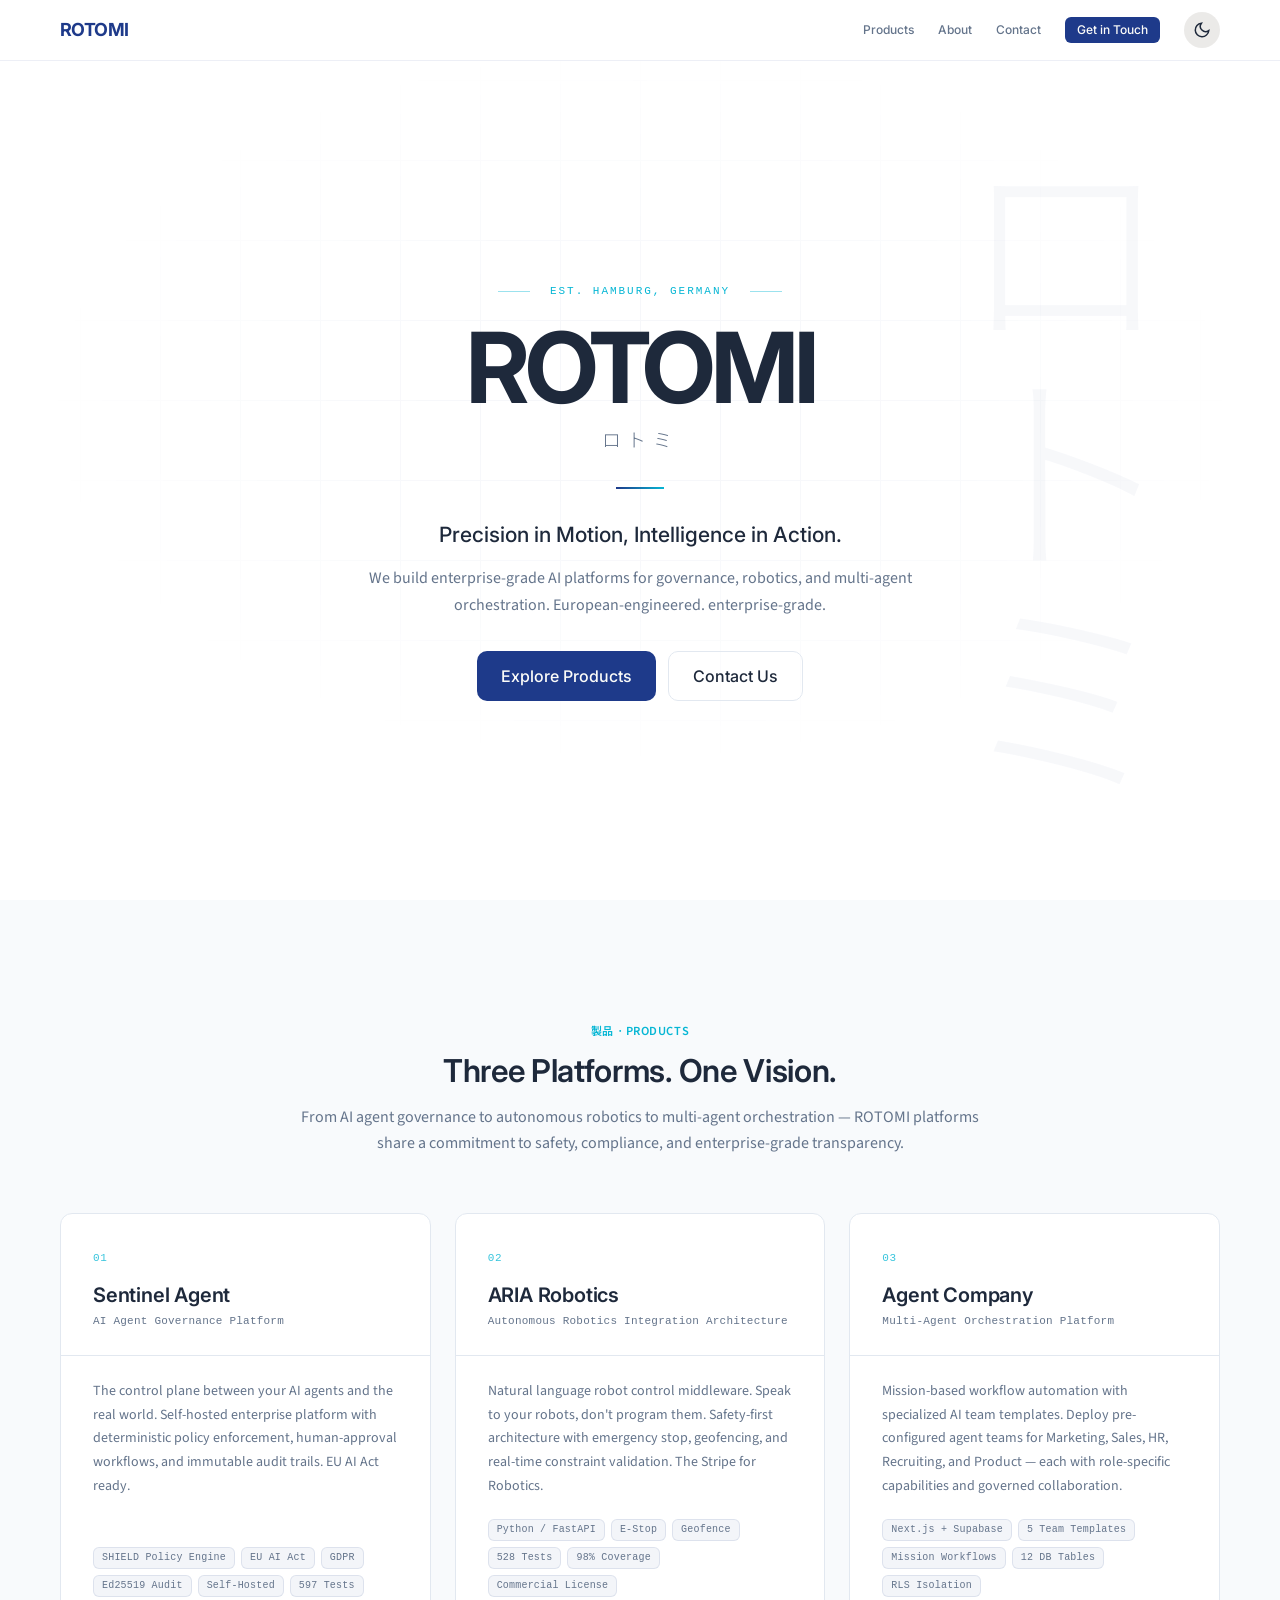
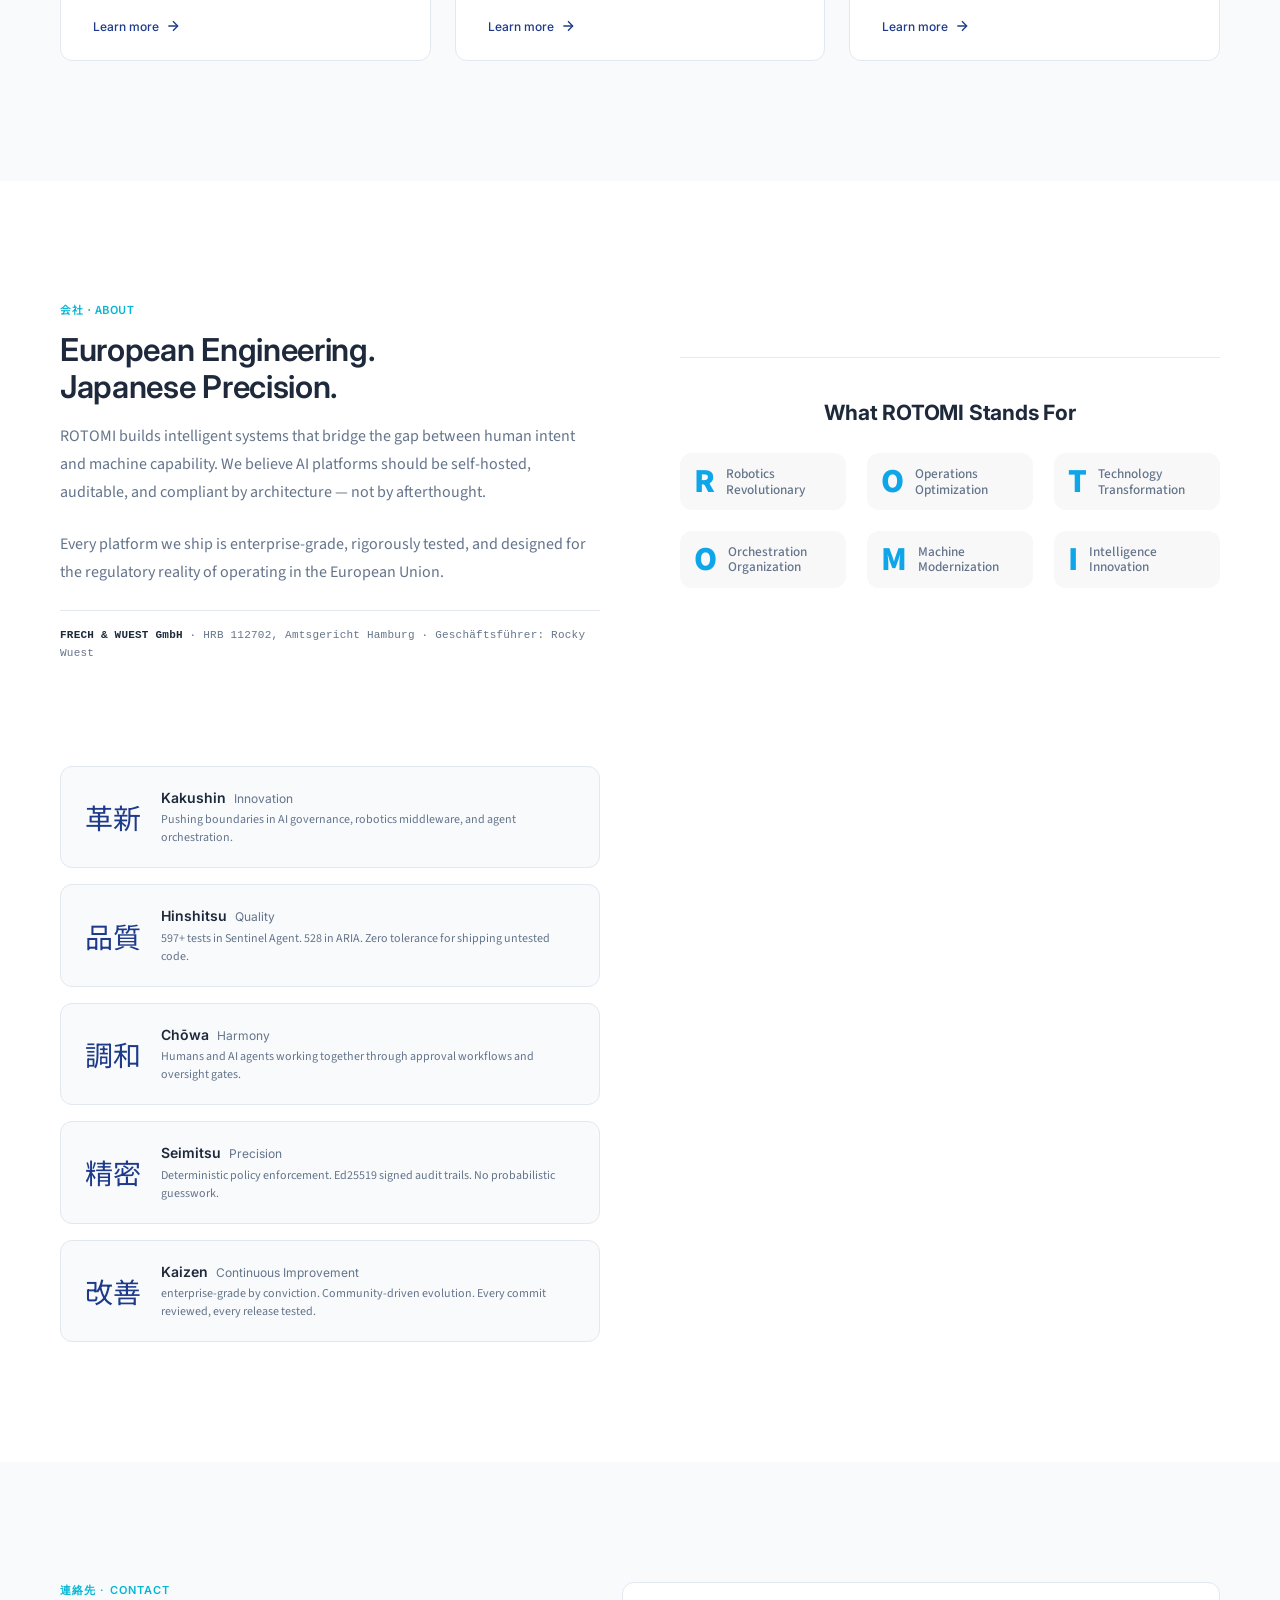
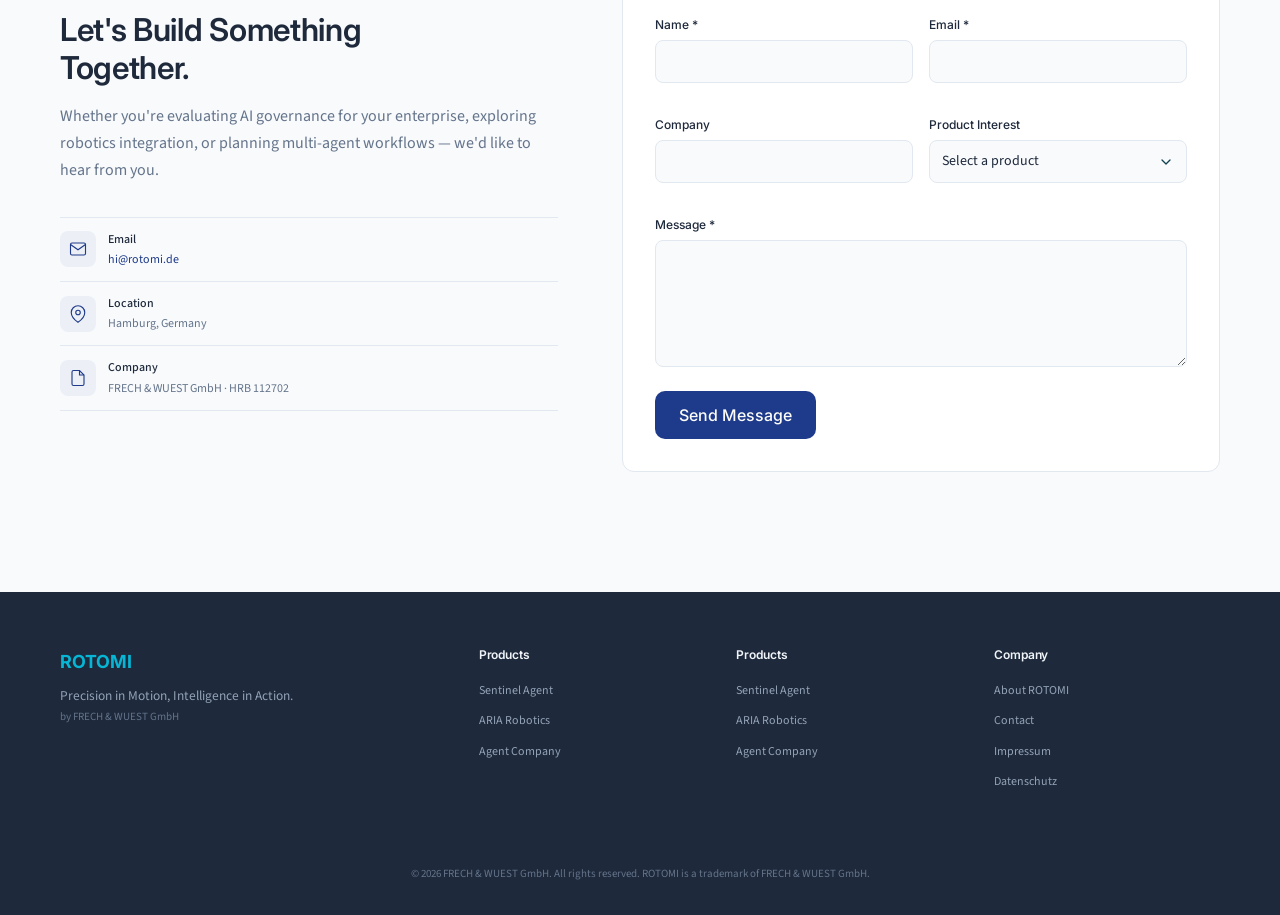
==== commit c1dc8828: "feat: commercialize site, add ROTOMI acronym section, update emails to hi@rotomi.de - Replace all em" ====
--- a/index.html
+++ b/index.html
@@ -4,10 +4,10 @@
     <meta charset="UTF-8">
     <meta name="viewport" content="width=device-width, initial-scale=1.0">
     <title>ROTOMI | Intelligent Systems for the Autonomous Enterprise</title>
-    <meta name="description" content="ROTOMI builds enterprise-grade AI platforms for governance, robotics, and multi-agent orchestration. European-engineered. Open source. By FRECH & WUEST GmbH.">
-    <meta name="keywords" content="ROTOMI, AI governance, robotics middleware, multi-agent orchestration, EU AI Act, FRECH WUEST, enterprise AI, open source">
+    <meta name="description" content="ROTOMI builds enterprise-grade AI platforms for governance, robotics, and multi-agent orchestration. European-engineered. Built in Hamburg. By FRECH & WUEST GmbH.">
+    <meta name="keywords" content="ROTOMI, AI governance, robotics middleware, multi-agent orchestration, EU AI Act, FRECH WUEST, enterprise AI, enterprise-grade">
     <meta property="og:title" content="ROTOMI — Precision in Motion, Intelligence in Action">
-    <meta property="og:description" content="Enterprise-grade AI platforms for governance, robotics, and multi-agent orchestration. European-engineered. Open source.">
+    <meta property="og:description" content="Enterprise-grade AI platforms for governance, robotics, and multi-agent orchestration. European-engineered. enterprise-grade.">
     <meta property="og:type" content="website">
     <meta property="og:url" content="https://rotomi.de">
     <meta name="twitter:card" content="summary_large_image">
@@ -605,7 +605,22 @@
             }
         }
     </style>
-</head>
+    <style>
+        .rotomi-acronym { margin: 4rem 0; padding: 3rem 0; border-top: 1px solid rgba(30, 41, 59, 0.1); }
+        .rotomi-acronym__title { font-size: 1.5rem; font-weight: 700; color: var(--text-primary, #1e293b); margin-bottom: 2rem; text-align: center; }
+        .rotomi-acronym__grid { display: grid; grid-template-columns: repeat(3, 1fr); gap: 1.5rem; max-width: 800px; margin: 0 auto; }
+        .rotomi-acronym__item { display: flex; align-items: stretch; gap: 0.75rem; padding: 0.75rem 1rem; border-radius: 12px; background: rgba(30, 41, 59, 0.03); transition: background 0.3s ease; }
+        .rotomi-acronym__item:hover { background: rgba(30, 41, 59, 0.06); }
+        .rotomi-acronym__letter { font-size: 2.4rem; font-weight: 800; color: var(--accent, #0ea5e9); line-height: 1; display: flex; align-items: center; }
+        .rotomi-acronym__meanings { display: flex; flex-direction: column; justify-content: space-between; padding: 2px 0; }
+        .rotomi-acronym__word { display: block; font-size: 0.95rem; color: var(--text-secondary, #64748b); font-weight: 500; line-height: 1.2; }
+        @media (max-width: 768px) { .rotomi-acronym__grid { grid-template-columns: repeat(2, 1fr); gap: 1rem; } }
+        @media (max-width: 480px) { .rotomi-acronym__grid { grid-template-columns: 1fr; } }
+        [data-theme="dark"] .rotomi-acronym { border-top-color: rgba(255, 255, 255, 0.1); }
+        [data-theme="dark"] .rotomi-acronym__item { background: rgba(255, 255, 255, 0.05); }
+        [data-theme="dark"] .rotomi-acronym__item:hover { background: rgba(255, 255, 255, 0.08); }
+    </style>
+    </head>
 <body>
     <!-- Navigation -->
     <nav class="nav" role="navigation" aria-label="Main navigation">
@@ -639,7 +654,7 @@
             <div class="brand-hero__jp">&#12525;&#12488;&#12511;</div>
             <hr class="brand-hero__rule">
             <p class="brand-hero__tagline">Precision in Motion, Intelligence in Action.</p>
-            <p class="brand-hero__desc">We build enterprise-grade AI platforms for governance, robotics, and multi-agent orchestration. European-engineered. Open source.</p>
+            <p class="brand-hero__desc">We build enterprise-grade AI platforms for governance, robotics, and multi-agent orchestration. European-engineered. enterprise-grade.</p>
             <div class="brand-hero__actions">
                 <a href="#products" class="btn btn--primary btn--lg">Explore Products</a>
                 <a href="#contact" class="btn btn--outline btn--lg">Contact Us</a>
@@ -653,7 +668,7 @@
             <div class="section__header">
                 <span class="section__label section__label--jp">&#35069;&#21697; &middot; Products</span>
                 <h2 class="section__title">Three Platforms. One Vision.</h2>
-                <p class="section__subtitle">From AI agent governance to autonomous robotics to multi-agent orchestration &mdash; ROTOMI platforms share a commitment to safety, compliance, and open-source transparency.</p>
+                <p class="section__subtitle">From AI agent governance to autonomous robotics to multi-agent orchestration &mdash; ROTOMI platforms share a commitment to safety, compliance, and enterprise-grade transparency.</p>
             </div>
             <div class="showcase__grid">
                 <!-- Sentinel Agent -->
@@ -695,7 +710,7 @@
                             <span class="showcase-card__tag">Geofence</span>
                             <span class="showcase-card__tag">528 Tests</span>
                             <span class="showcase-card__tag">98% Coverage</span>
-                            <span class="showcase-card__tag">Apache 2.0</span>
+                            <span class="showcase-card__tag">Commercial License</span>
                         </div>
                         <a href="aria-robotics.html" class="showcase-card__link">
                             Learn more
@@ -738,11 +753,60 @@
                     <span class="section__label section__label--jp">&#20250;&#31038; &middot; About</span>
                     <h2 class="section__title">European Engineering.<br>Japanese Precision.</h2>
                     <p class="about__mission">ROTOMI builds intelligent systems that bridge the gap between human intent and machine capability. We believe AI platforms should be self-hosted, auditable, and compliant by architecture &mdash; not by afterthought.</p>
-                    <p class="about__mission">Every platform we ship is open source, rigorously tested, and designed for the regulatory reality of operating in the European Union.</p>
+                    <p class="about__mission">Every platform we ship is enterprise-grade, rigorously tested, and designed for the regulatory reality of operating in the European Union.</p>
                     <div class="about__company">
                         <strong>FRECH &amp; WUEST GmbH</strong> &middot; HRB 112702, Amtsgericht Hamburg &middot; Gesch&auml;ftsf&uuml;hrer: Rocky Wuest
                     </div>
                 </div>
+                                <!-- What ROTOMI Stands For -->
+                <div class="rotomi-acronym">
+                    <h3 class="rotomi-acronym__title">What ROTOMI Stands For</h3>
+                    <div class="rotomi-acronym__grid">
+                        <div class="rotomi-acronym__item">
+                            <span class="rotomi-acronym__letter">R</span>
+                            <span class="rotomi-acronym__meanings">
+                                <span class="rotomi-acronym__word">Robotics</span>
+                                <span class="rotomi-acronym__word">Revolutionary</span>
+                            </span>
+                        </div>
+                        <div class="rotomi-acronym__item">
+                            <span class="rotomi-acronym__letter">O</span>
+                            <span class="rotomi-acronym__meanings">
+                                <span class="rotomi-acronym__word">Operations</span>
+                                <span class="rotomi-acronym__word">Optimization</span>
+                            </span>
+                        </div>
+                        <div class="rotomi-acronym__item">
+                            <span class="rotomi-acronym__letter">T</span>
+                            <span class="rotomi-acronym__meanings">
+                                <span class="rotomi-acronym__word">Technology</span>
+                                <span class="rotomi-acronym__word">Transformation</span>
+                            </span>
+                        </div>
+                        <div class="rotomi-acronym__item">
+                            <span class="rotomi-acronym__letter">O</span>
+                            <span class="rotomi-acronym__meanings">
+                                <span class="rotomi-acronym__word">Orchestration</span>
+                                <span class="rotomi-acronym__word">Organization</span>
+                            </span>
+                        </div>
+                        <div class="rotomi-acronym__item">
+                            <span class="rotomi-acronym__letter">M</span>
+                            <span class="rotomi-acronym__meanings">
+                                <span class="rotomi-acronym__word">Machine</span>
+                                <span class="rotomi-acronym__word">Modernization</span>
+                            </span>
+                        </div>
+                        <div class="rotomi-acronym__item">
+                            <span class="rotomi-acronym__letter">I</span>
+                            <span class="rotomi-acronym__meanings">
+                                <span class="rotomi-acronym__word">Intelligence</span>
+                                <span class="rotomi-acronym__word">Innovation</span>
+                            </span>
+                        </div>
+                    </div>
+                </div>
+
                 <div class="values-grid">
                     <div class="value-row">
                         <div class="value-row__kanji">&#38761;&#26032;</div>
@@ -776,7 +840,7 @@
                         <div class="value-row__kanji">&#25913;&#21892;</div>
                         <div class="value-row__content">
                             <div class="value-row__name">Kaizen <span>Continuous Improvement</span></div>
-                            <p class="value-row__desc">Open source by conviction. Community-driven evolution. Every commit reviewed, every release tested.</p>
+                            <p class="value-row__desc">enterprise-grade by conviction. Community-driven evolution. Every commit reviewed, every release tested.</p>
                         </div>
                     </div>
                 </div>
@@ -798,7 +862,7 @@
                         </div>
                         <div class="contact__detail-text">
                             <strong>Email</strong>
-                            <a href="mailto:info@frechundwuest.de">info@frechundwuest.de</a>
+                            <a href="mailto:hi@rotomi.de">hi@rotomi.de</a>
                         </div>
                     </div>
                     <div class="contact__detail">
@@ -876,11 +940,11 @@
                         </ul>
                     </div>
                     <div class="footer__section">
-                        <h4>Open Source</h4>
+                        <h4>Products</h4>
                         <ul>
-                            <li><a href="https://github.com/rockywuest/sentinel_agent" target="_blank" rel="noopener">Sentinel Agent on GitHub</a></li>
-                            <li><a href="https://github.com/rockywuest/aria-robotics" target="_blank" rel="noopener">ARIA Robotics on GitHub</a></li>
-                            <li><a href="https://github.com/rockywuest/agent_company" target="_blank" rel="noopener">Agent Company on GitHub</a></li>
+                            <li><a href="sentinel-agent.html" target="_blank" rel="noopener">Sentinel Agent</a></li>
+                            <li><a href="aria-robotics.html" target="_blank" rel="noopener">ARIA Robotics</a></li>
+                            <li><a href="agent-company.html" target="_blank" rel="noopener">Agent Company</a></li>
                         </ul>
                     </div>
                     <div class="footer__section">
@@ -902,4 +966,4 @@
 
     <script src="app.js"></script>
 </body>
-</html>+</html>
